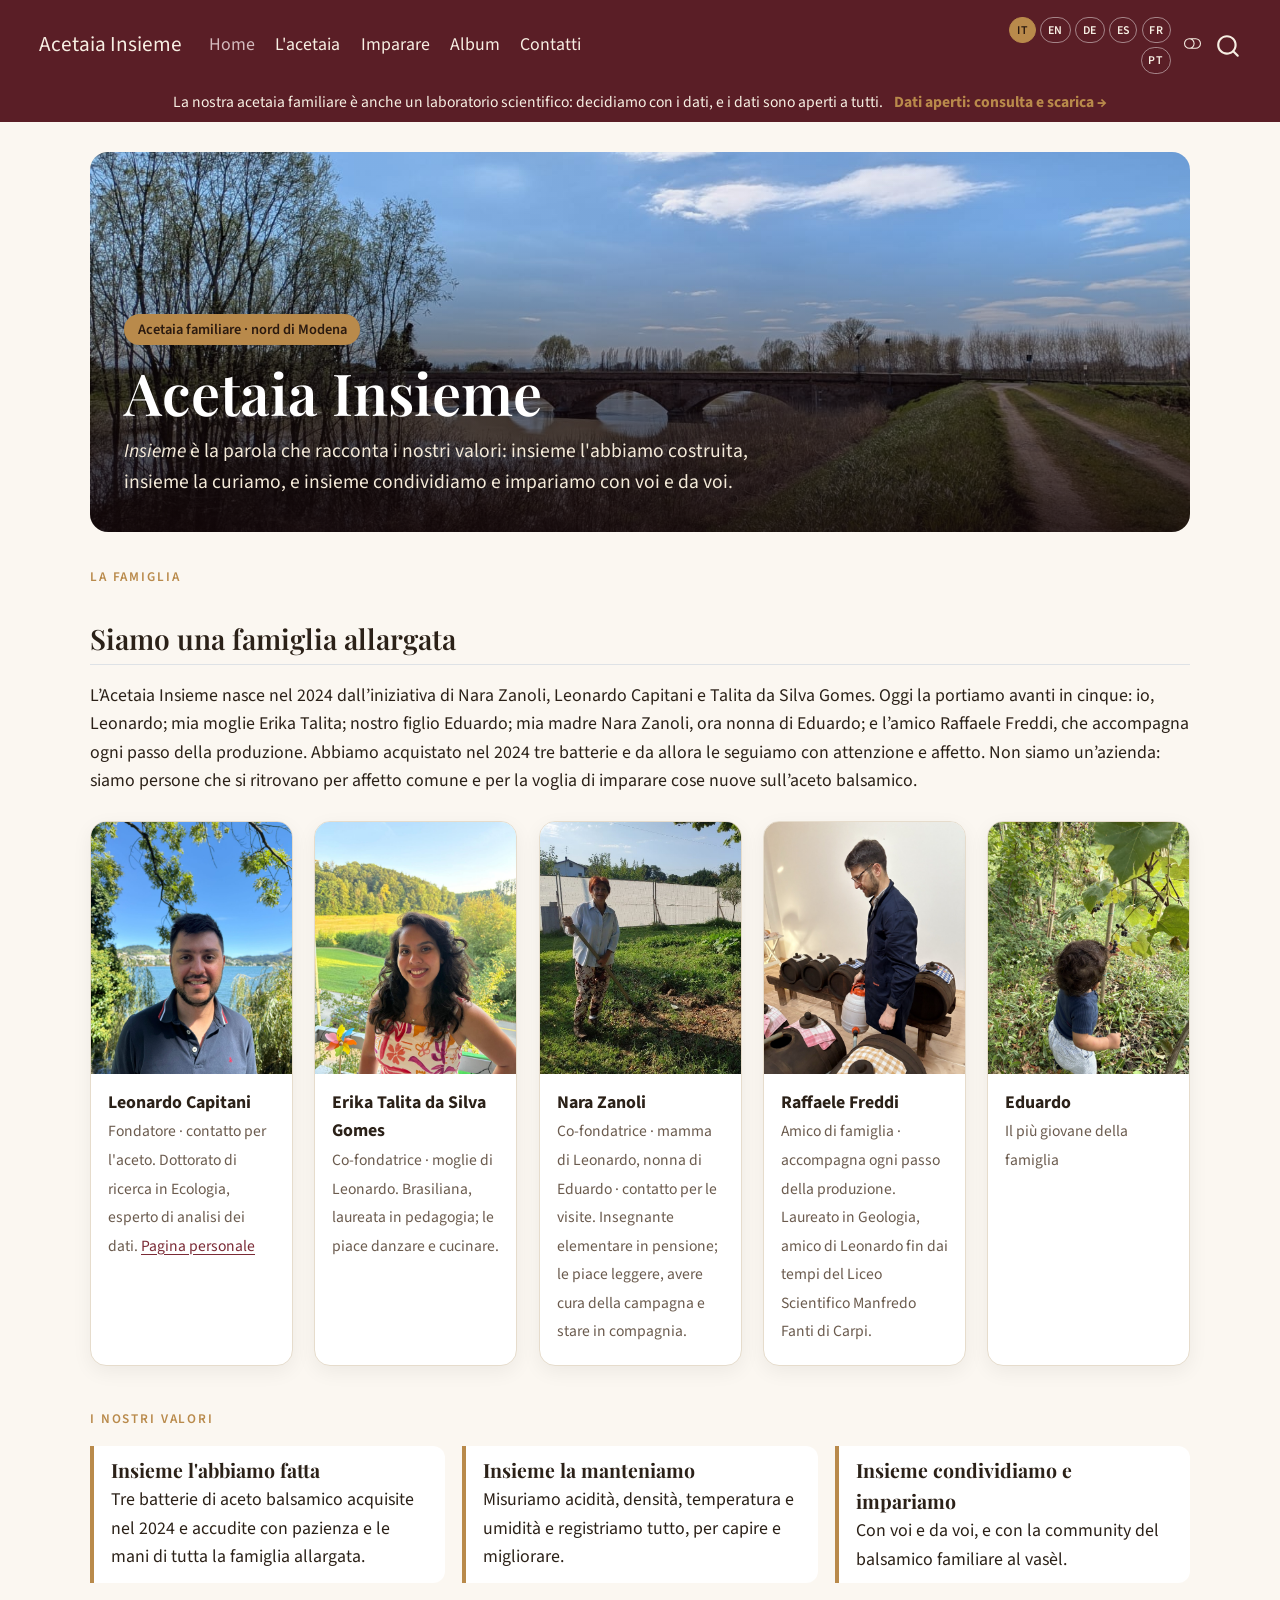
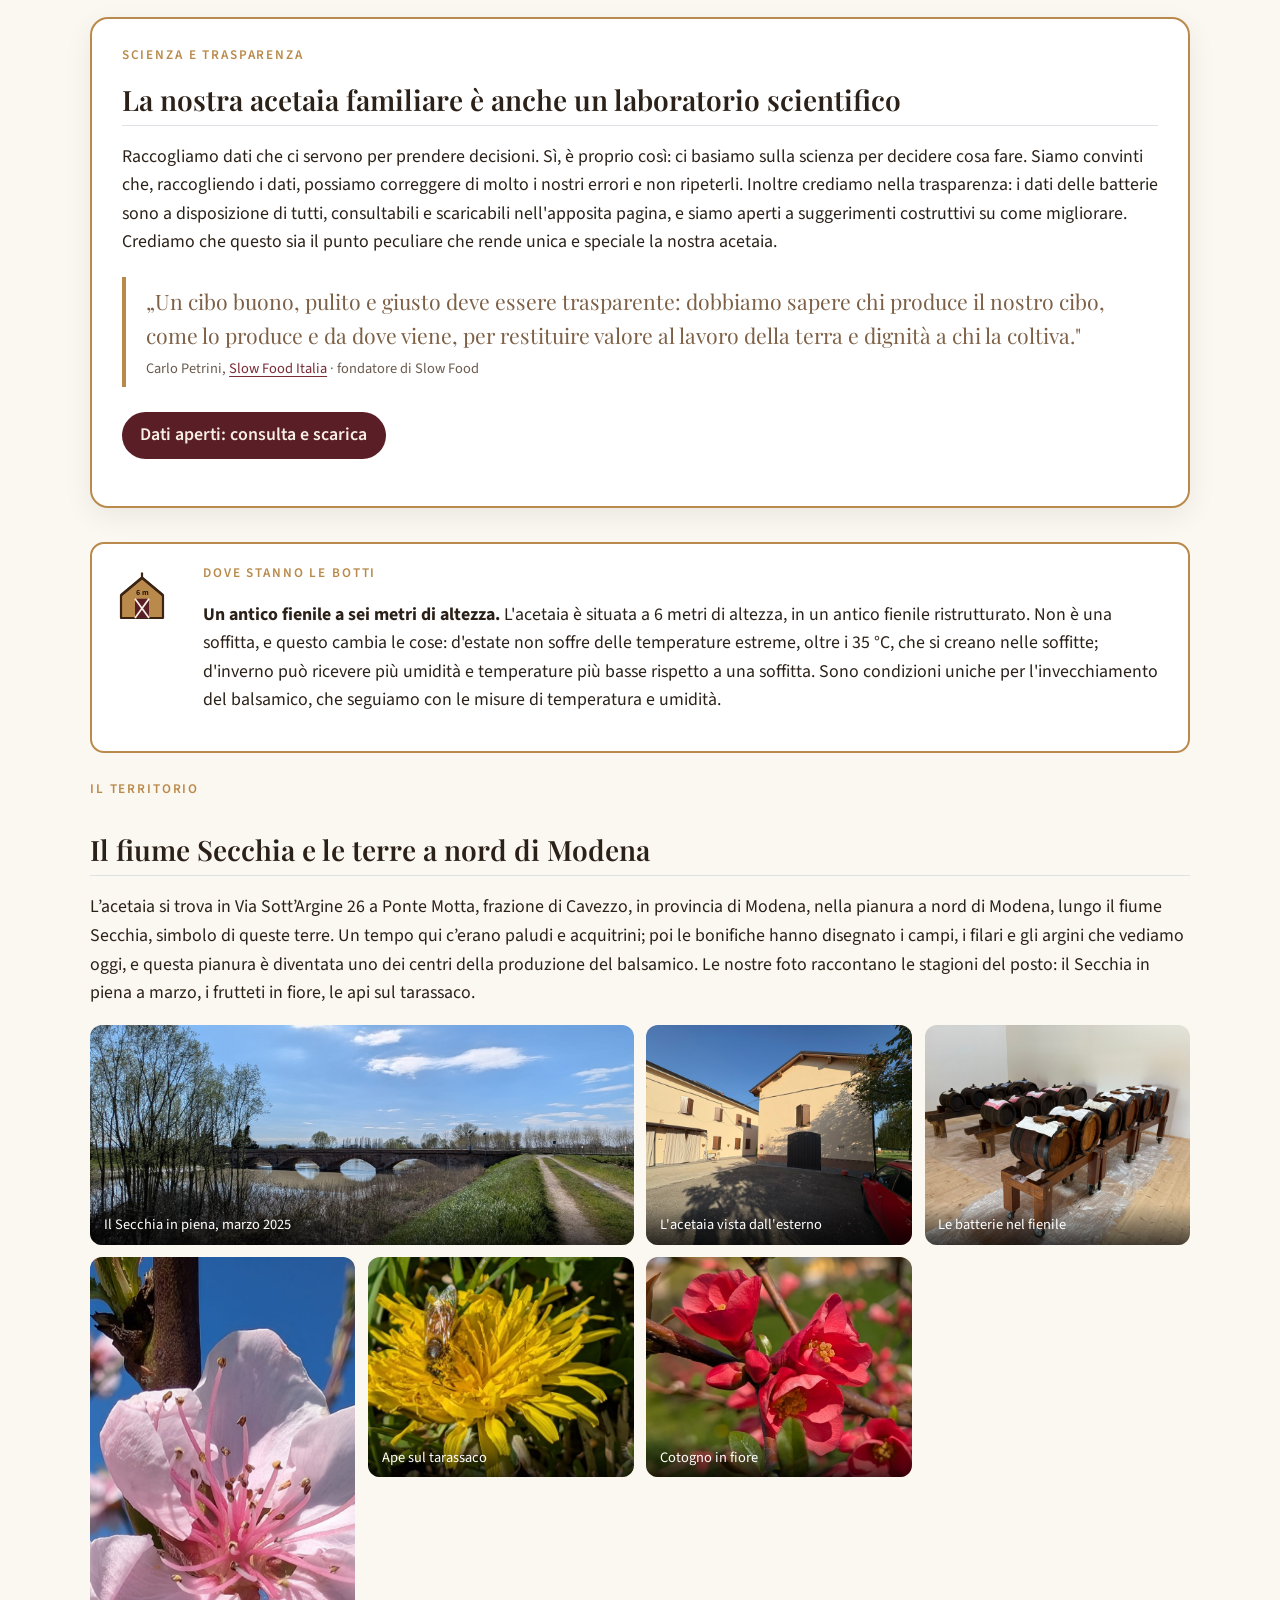
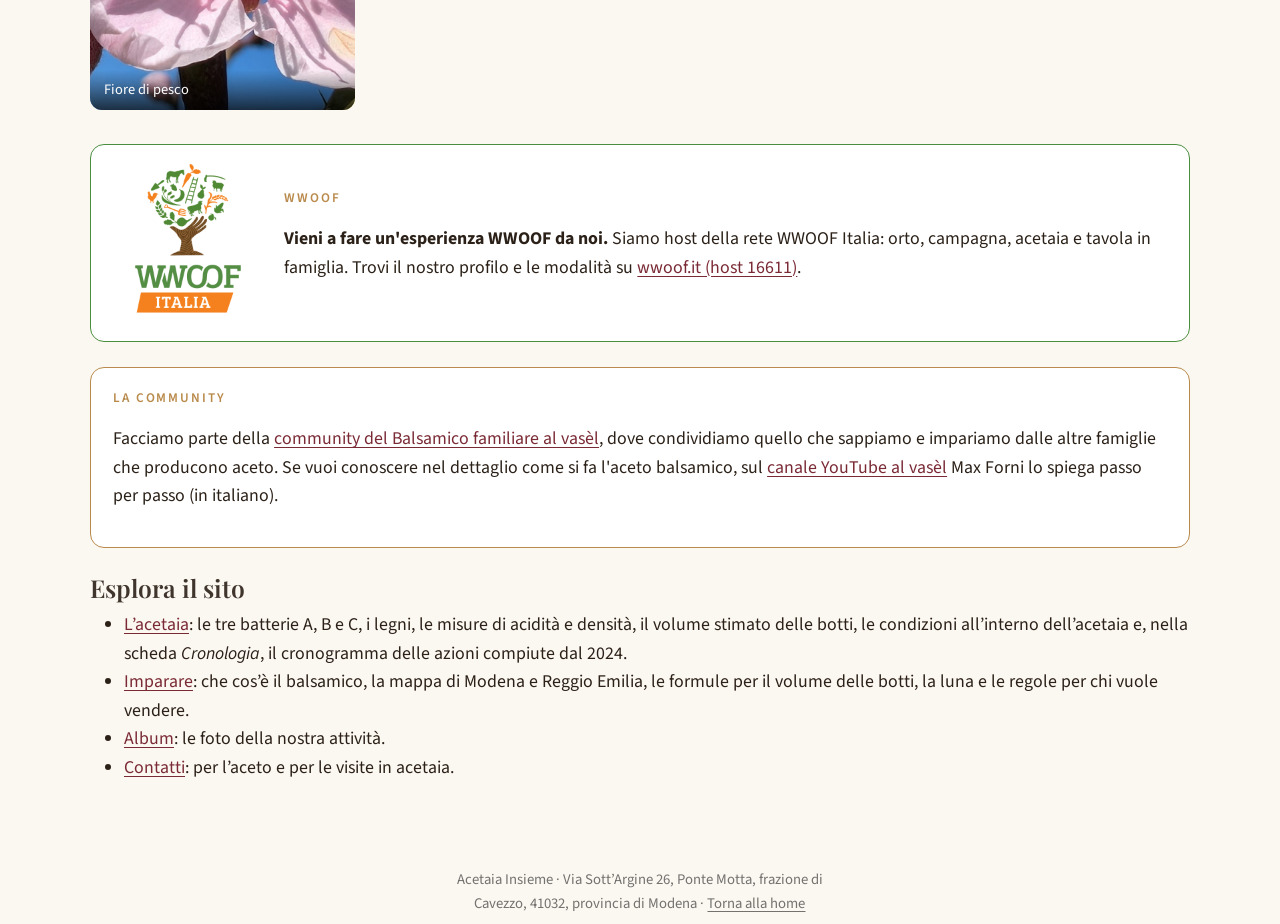
==== docs/index.html @ c673571f "Profili: Erika Talita brasiliana, Raffaele geologo e amico dal liceo Co-Authored-By: Claude Opus 5 <" ====
<!DOCTYPE html>
<html xmlns="http://www.w3.org/1999/xhtml" lang="it" xml:lang="it"><head>

<meta charset="utf-8">
<meta name="generator" content="quarto-1.9.37">

<meta name="viewport" content="width=device-width, initial-scale=1.0, user-scalable=yes">


<title>Acetaia Insieme</title>
<style>
/* Default styles provided by pandoc.
** See https://pandoc.org/MANUAL.html#variables-for-html for config info.
*/
code{white-space: pre-wrap;}
span.smallcaps{font-variant: small-caps;}
div.columns{display: flex; gap: min(4vw, 1.5em);}
div.column{flex: auto; overflow-x: auto;}
div.hanging-indent{margin-left: 1.5em; text-indent: -1.5em;}
ul.task-list{list-style: none;}
ul.task-list li input[type="checkbox"] {
  width: 0.8em;
  margin: 0 0.8em 0.2em -1em; /* quarto-specific, see https://github.com/quarto-dev/quarto-cli/issues/4556 */ 
  vertical-align: middle;
}
</style>


<script src="site_libs/quarto-nav/quarto-nav.js"></script>
<script src="site_libs/clipboard/clipboard.min.js"></script>
<script src="site_libs/quarto-search/autocomplete.umd.js"></script>
<script src="site_libs/quarto-search/fuse.min.js"></script>
<script src="site_libs/quarto-search/quarto-search.js"></script>
<meta name="quarto:offset" content="./">
<link href="./assets/favicon.svg" rel="icon" type="image/svg+xml">
<script src="site_libs/quarto-html/quarto.js" type="module"></script>
<script src="site_libs/quarto-html/tabsets/tabsets.js" type="module"></script>
<script src="site_libs/quarto-html/popper.min.js"></script>
<script src="site_libs/quarto-html/tippy.umd.min.js"></script>
<script src="site_libs/quarto-html/anchor.min.js"></script>
<link href="site_libs/quarto-html/tippy.css" rel="stylesheet">
<link href="site_libs/quarto-html/quarto-syntax-highlighting-7f8f88aac4f3542376d5c11b86a4c14d.css" rel="stylesheet" class="quarto-color-scheme" id="quarto-text-highlighting-styles">
<link href="site_libs/quarto-html/quarto-syntax-highlighting-dark-d0ae9245876894da5ac7e18953ecc5cc.css" rel="stylesheet" class="quarto-color-scheme quarto-color-alternate" id="quarto-text-highlighting-styles">
<link href="site_libs/quarto-html/quarto-syntax-highlighting-7f8f88aac4f3542376d5c11b86a4c14d.css" rel="stylesheet" class="quarto-color-scheme-extra" id="quarto-text-highlighting-styles">
<script src="site_libs/bootstrap/bootstrap.min.js"></script>
<link href="site_libs/bootstrap/bootstrap-icons.css" rel="stylesheet">
<link href="site_libs/bootstrap/bootstrap-b0b713398c16eebc783a83b84c679610.min.css" rel="stylesheet" append-hash="true" class="quarto-color-scheme" id="quarto-bootstrap" data-mode="light">
<link href="site_libs/bootstrap/bootstrap-dark-c8d57bfc582a5a40e3d63f58921909d7.min.css" rel="stylesheet" append-hash="true" class="quarto-color-scheme quarto-color-alternate" id="quarto-bootstrap" data-mode="dark">
<link href="site_libs/bootstrap/bootstrap-b0b713398c16eebc783a83b84c679610.min.css" rel="stylesheet" append-hash="true" class="quarto-color-scheme-extra" id="quarto-bootstrap" data-mode="light">
<script id="quarto-search-options" type="application/json">{
  "location": "navbar",
  "copy-button": false,
  "collapse-after": 3,
  "panel-placement": "end",
  "type": "overlay",
  "limit": 50,
  "keyboard-shortcut": [
    "f",
    "/",
    "s"
  ],
  "show-item-context": false,
  "language": {
    "search-no-results-text": "Nessun risultato",
    "search-matching-documents-text": "documenti trovati",
    "search-copy-link-title": "Copiare il link nella ricerca",
    "search-hide-matches-text": "Nascondere i risultati aggiuntivi",
    "search-more-match-text": "ci sono altri risultati in questo documento",
    "search-more-matches-text": "ulteriori risultati in questo documento",
    "search-clear-button-title": "Pulire",
    "search-text-placeholder": "",
    "search-detached-cancel-button-title": "Cancellare",
    "search-submit-button-title": "Inviare",
    "search-label": "Ricerca"
  }
}</script>
<link rel="preconnect" href="https://fonts.googleapis.com">
<link href="https://fonts.googleapis.com/css2?family=Playfair+Display:wght@500;700&amp;family=Source+Sans+3:wght@400;600&amp;display=swap" rel="stylesheet">
<script>
(function(){
  var saved=null; try{saved=localStorage.getItem('ai-lang');}catch(e){}
  document.documentElement.setAttribute('data-lang', saved||'it');
})();
</script>
<script src="assets/i18n.js" defer=""></script>


<link rel="stylesheet" href="styles.css">
</head>

<body class="nav-fixed quarto-light"><script id="quarto-html-before-body" type="application/javascript">
    const toggleBodyColorMode = (bsSheetEl) => {
      const mode = bsSheetEl.getAttribute("data-mode");
      const bodyEl = window.document.querySelector("body");
      if (mode === "dark") {
        bodyEl.classList.add("quarto-dark");
        bodyEl.classList.remove("quarto-light");
      } else {
        bodyEl.classList.add("quarto-light");
        bodyEl.classList.remove("quarto-dark");
      }
    }
    const toggleBodyColorPrimary = () => {
      const bsSheetEl = window.document.querySelector("link#quarto-bootstrap:not([rel=disabled-stylesheet])");
      if (bsSheetEl) {
        toggleBodyColorMode(bsSheetEl);
      }
    }
    const setColorSchemeToggle = (alternate) => {
      const toggles = window.document.querySelectorAll('.quarto-color-scheme-toggle');
      for (let i=0; i < toggles.length; i++) {
        const toggle = toggles[i];
        if (toggle) {
          if (alternate) {
            toggle.classList.add("alternate");
          } else {
            toggle.classList.remove("alternate");
          }
        }
      }
    };
    const toggleColorMode = (alternate) => {
      // Switch the stylesheets
      const primaryStylesheets = window.document.querySelectorAll('link.quarto-color-scheme:not(.quarto-color-alternate)');
      const alternateStylesheets = window.document.querySelectorAll('link.quarto-color-scheme.quarto-color-alternate');
      manageTransitions('#quarto-margin-sidebar .nav-link', false);
      if (alternate) {
        // note: dark is layered on light, we don't disable primary!
        enableStylesheet(alternateStylesheets);
        for (const sheetNode of alternateStylesheets) {
          if (sheetNode.id === "quarto-bootstrap") {
            toggleBodyColorMode(sheetNode);
          }
        }
      } else {
        disableStylesheet(alternateStylesheets);
        enableStylesheet(primaryStylesheets)
        toggleBodyColorPrimary();
      }
      manageTransitions('#quarto-margin-sidebar .nav-link', true);
      // Switch the toggles
      setColorSchemeToggle(alternate)
      // Hack to workaround the fact that safari doesn't
      // properly recolor the scrollbar when toggling (#1455)
      if (navigator.userAgent.indexOf('Safari') > 0 && navigator.userAgent.indexOf('Chrome') == -1) {
        manageTransitions("body", false);
        window.scrollTo(0, 1);
        setTimeout(() => {
          window.scrollTo(0, 0);
          manageTransitions("body", true);
        }, 40);
      }
    }
    const disableStylesheet = (stylesheets) => {
      for (let i=0; i < stylesheets.length; i++) {
        const stylesheet = stylesheets[i];
        stylesheet.rel = 'disabled-stylesheet';
      }
    }
    const enableStylesheet = (stylesheets) => {
      for (let i=0; i < stylesheets.length; i++) {
        const stylesheet = stylesheets[i];
        if(stylesheet.rel !== 'stylesheet') { // for Chrome, which will still FOUC without this check
          stylesheet.rel = 'stylesheet';
        }
      }
    }
    const manageTransitions = (selector, allowTransitions) => {
      const els = window.document.querySelectorAll(selector);
      for (let i=0; i < els.length; i++) {
        const el = els[i];
        if (allowTransitions) {
          el.classList.remove('notransition');
        } else {
          el.classList.add('notransition');
        }
      }
    }
    const isFileUrl = () => {
      return window.location.protocol === 'file:';
    }
    const hasAlternateSentinel = () => {
      let styleSentinel = getColorSchemeSentinel();
      if (styleSentinel !== null) {
        return styleSentinel === "alternate";
      } else {
        return false;
      }
    }
    const setStyleSentinel = (alternate) => {
      const value = alternate ? "alternate" : "default";
      if (!isFileUrl()) {
        window.localStorage.setItem("quarto-color-scheme", value);
      } else {
        localAlternateSentinel = value;
      }
    }
    const getColorSchemeSentinel = () => {
      if (!isFileUrl()) {
        const storageValue = window.localStorage.getItem("quarto-color-scheme");
        return storageValue != null ? storageValue : localAlternateSentinel;
      } else {
        return localAlternateSentinel;
      }
    }
    const toggleGiscusIfUsed = (isAlternate, darkModeDefault) => {
      const baseTheme = document.querySelector('#giscus-base-theme')?.value ?? 'light';
      const alternateTheme = document.querySelector('#giscus-alt-theme')?.value ?? 'dark';
      let newTheme = '';
      if(authorPrefersDark) {
        newTheme = isAlternate ? baseTheme : alternateTheme;
      } else {
        newTheme = isAlternate ? alternateTheme : baseTheme;
      }
      const changeGiscusTheme = () => {
        // From: https://github.com/giscus/giscus/issues/336
        const sendMessage = (message) => {
          const iframe = document.querySelector('iframe.giscus-frame');
          if (!iframe) return;
          iframe.contentWindow.postMessage({ giscus: message }, 'https://giscus.app');
        }
        sendMessage({
          setConfig: {
            theme: newTheme
          }
        });
      }
      const isGiscussLoaded = window.document.querySelector('iframe.giscus-frame') !== null;
      if (isGiscussLoaded) {
        changeGiscusTheme();
      }
    };
    const authorPrefersDark = false;
    const darkModeDefault = authorPrefersDark;
      document.querySelector('link#quarto-text-highlighting-styles.quarto-color-scheme-extra').rel = 'disabled-stylesheet';
      document.querySelector('link#quarto-bootstrap.quarto-color-scheme-extra').rel = 'disabled-stylesheet';
    let localAlternateSentinel = darkModeDefault ? 'alternate' : 'default';
    // Dark / light mode switch
    window.quartoToggleColorScheme = () => {
      // Read the current dark / light value
      let toAlternate = !hasAlternateSentinel();
      toggleColorMode(toAlternate);
      setStyleSentinel(toAlternate);
      toggleGiscusIfUsed(toAlternate, darkModeDefault);
      window.dispatchEvent(new Event('resize'));
    };
    // Switch to dark mode if need be
    if (hasAlternateSentinel()) {
      toggleColorMode(true);
    } else {
      toggleColorMode(false);
    }
  </script>

<div id="quarto-search-results"></div>
  <header id="quarto-header" class="headroom fixed-top">
    <nav class="navbar navbar-expand-lg " data-bs-theme="dark">
      <div class="navbar-container container-fluid">
      <div class="navbar-brand-container mx-auto">
    <a href="./index.html" class="navbar-brand navbar-brand-logo">
    <img src="./assets/favicon.svg" alt="" class="navbar-logo light-content">
    <img src="./assets/favicon.svg" alt="" class="navbar-logo dark-content">
    </a>
    <a class="navbar-brand" href="./index.html">
    <span class="navbar-title">Acetaia Insieme</span>
    </a>
  </div>
            <div id="quarto-search" class="" title="Ricerca"></div>
          <button class="navbar-toggler" type="button" data-bs-toggle="collapse" data-bs-target="#navbarCollapse" aria-controls="navbarCollapse" role="menu" aria-expanded="false" aria-label="Attiva/disattiva la navigazione" onclick="if (window.quartoToggleHeadroom) { window.quartoToggleHeadroom(); }">
  <span class="navbar-toggler-icon"></span>
</button>
          <div class="collapse navbar-collapse" id="navbarCollapse">
            <ul class="navbar-nav navbar-nav-scroll me-auto">
  <li class="nav-item">
    <a class="nav-link active" href="./index.html" aria-current="page"> 
<span class="menu-text">Home</span></a>
  </li>  
  <li class="nav-item">
    <a class="nav-link" href="./acetaia.html"> 
<span class="menu-text">L’acetaia</span></a>
  </li>  
  <li class="nav-item">
    <a class="nav-link" href="./imparare.html"> 
<span class="menu-text">Imparare</span></a>
  </li>  
  <li class="nav-item">
    <a class="nav-link" href="./album.html"> 
<span class="menu-text">Album</span></a>
  </li>  
  <li class="nav-item">
    <a class="nav-link" href="./contatti.html"> 
<span class="menu-text">Contatti</span></a>
  </li>  
</ul>
          </div> <!-- /navcollapse -->
            <div class="quarto-navbar-tools">
  <a href="" class="quarto-color-scheme-toggle quarto-navigation-tool  px-1" onclick="window.quartoToggleColorScheme(); return false;" title="Attiva/disattiva la modalità oscura"><i class="bi"></i></a>
</div>
      </div> <!-- /container-fluid -->
    </nav>
</header>
<!-- content -->
<div id="quarto-content" class="quarto-container page-columns page-rows-contents page-layout-full page-navbar">
<!-- sidebar -->
<!-- margin-sidebar -->
    
<!-- main -->
<main class="content column-page" id="quarto-document-content"><header id="title-block-header" class="quarto-title-block"></header>





<section class="hero">
  <div class="inner">
    <span class="badge-family">
      <span class="l" lang="it">Acetaia familiare · nord di Modena</span>
      <span class="l" lang="en">Family acetaia · north of Modena</span>
      <span class="l" lang="de">Familien-Acetaia · nördlich von Modena</span><span class="l" lang="es">Acetaia familiar · norte de Módena</span><span class="l" lang="fr">Acetaia familiale · au nord de Modène</span><span class="l" lang="pt">Acetaia familiar · norte de Módena</span>
    </span>
    <h1>Acetaia Insieme</h1>
    <p>
      <span class="l" lang="it"><em>Insieme</em> è la parola che racconta i nostri valori: insieme l'abbiamo costruita, insieme la curiamo, e insieme condividiamo e impariamo con voi e da voi.</span>
      <span class="l" lang="en"><em>Insieme</em> means "together", and it is the word that carries our values: together we built it, together we look after it, and together we share and learn with you and from you.</span>
      <span class="l" lang="de"><em>Insieme</em> heißt „gemeinsam" und beschreibt unsere Werte: gemeinsam haben wir sie aufgebaut, gemeinsam pflegen wir sie, und gemeinsam teilen und lernen wir mit euch und von euch.</span><span class="l" lang="es"><em>Insieme</em> («juntos») es la palabra que resume nuestros valores: juntos la hemos construido, juntos la cuidamos, y juntos compartimos y aprendemos con vosotros y de vosotros.</span><span class="l" lang="fr"><em>Insieme</em> (« ensemble ») est le mot qui raconte nos valeurs : ensemble nous l'avons construite, ensemble nous en prenons soin, et ensemble nous partageons et apprenons avec vous et de vous.</span><span class="l" lang="pt"><em>Insieme</em> ("juntos") é a palavra que conta os nossos valores: juntos a construímos, juntos cuidamos dela, e juntos compartilhamos e aprendemos com vocês e de vocês.</span>
    </p>
  </div>
</section>
<div class="l" lang="it">
<p class="eyebrow">
La famiglia
</p>
<section id="siamo-una-famiglia-allargata" class="level2">
<h2 class="anchored" data-anchor-id="siamo-una-famiglia-allargata">Siamo una famiglia allargata</h2>
<p>L’Acetaia Insieme nasce nel 2024 dall’iniziativa di Nara Zanoli, Leonardo Capitani e Talita da Silva Gomes. Oggi la portiamo avanti in cinque: io, Leonardo; mia moglie Erika Talita; nostro figlio Eduardo; mia madre Nara Zanoli, ora nonna di Eduardo; e l’amico Raffaele Freddi, che accompagna ogni passo della produzione. Abbiamo acquistato nel 2024 tre batterie e da allora le seguiamo con attenzione e affetto. Non siamo un’azienda: siamo persone che si ritrovano per affetto comune e per la voglia di imparare cose nuove sull’aceto balsamico.</p>
</section>
</div>
<div class="l" lang="en">
<p class="eyebrow">
The family
</p>
<section id="we-are-an-extended-family" class="level2">
<h2 class="anchored" data-anchor-id="we-are-an-extended-family">We are an extended family</h2>
<p>Acetaia Insieme was founded in 2024 on the initiative of Nara Zanoli, Leonardo Capitani and Talita da Silva Gomes. Today there are five of us: me, Leonardo; my wife Erika Talita; our son Eduardo; my mother Nara Zanoli, now Eduardo’s grandmother; and our friend Raffaele Freddi, who accompanies every step of the production. In 2024 we bought three batteries and since then we have followed them with care and affection. We are not a company: we are people brought together by shared affection and by the wish to learn new things about balsamic vinegar.</p>
</section>
</div>
<div class="l" lang="de">
<p class="eyebrow">
Die Familie
</p>
<section id="wir-sind-eine-erweiterte-familie" class="level2">
<h2 class="anchored" data-anchor-id="wir-sind-eine-erweiterte-familie">Wir sind eine erweiterte Familie</h2>
<p>Die Acetaia Insieme entstand 2024 auf Initiative von Nara Zanoli, Leonardo Capitani und Talita da Silva Gomes. Heute sind wir zu fünft: ich, Leonardo; meine Frau Erika Talita; unser Sohn Eduardo; meine Mutter Nara Zanoli, jetzt Eduardos Nonna; und unser Freund Raffaele Freddi, der jeden Schritt der Produktion begleitet. 2024 haben wir drei Batterien gekauft und seitdem begleiten wir sie mit Aufmerksamkeit und Zuneigung. Wir sind kein Unternehmen: wir sind Menschen, die gemeinsame Zuneigung und die Lust verbindet, Neues über Balsamessig zu lernen.</p>
</section>
</div>
<div class="l" lang="es">
<p class="eyebrow">
La familia
</p>
<section id="somos-una-familia-extensa" class="level2">
<h2 class="anchored" data-anchor-id="somos-una-familia-extensa">Somos una familia extensa</h2>
<p>La Acetaia Insieme nace en 2024 por iniciativa de Nara Zanoli, Leonardo Capitani y Talita da Silva Gomes. Hoy la llevamos adelante entre cinco: yo, Leonardo; mi esposa Erika Talita; nuestro hijo Eduardo; mi madre Nara Zanoli, ahora abuela de Eduardo; y el amigo Raffaele Freddi, que acompaña cada paso de la producción. En 2024 compramos tres baterías y desde entonces las seguimos con atención y cariño. No somos una empresa: somos personas que se reúnen por afecto común y por las ganas de aprender cosas nuevas sobre el vinagre balsámico.</p>
</section>
</div>
<div class="l" lang="fr">
<p class="eyebrow">
La famille
</p>
<section id="nous-sommes-une-famille-élargie" class="level2">
<h2 class="anchored" data-anchor-id="nous-sommes-une-famille-élargie">Nous sommes une famille élargie</h2>
<p>L’Acetaia Insieme est née en 2024 à l’initiative de Nara Zanoli, Leonardo Capitani et Talita da Silva Gomes. Aujourd’hui, nous la faisons vivre à cinq : moi, Leonardo ; ma femme Erika Talita ; notre fils Eduardo ; ma mère Nara Zanoli, désormais grand-mère d’Eduardo ; et notre ami Raffaele Freddi, qui accompagne chaque étape de la production. Nous avons acheté trois batteries en 2024 et, depuis, nous les suivons avec attention et affection. Nous ne sommes pas une entreprise : nous sommes des personnes qui se retrouvent par affection mutuelle et par envie d’apprendre de nouvelles choses sur le vinaigre balsamique.</p>
</section>
</div>
<div class="l" lang="pt">
<p class="eyebrow">
A família
</p>
<section id="somos-uma-família-ampliada" class="level2">
<h2 class="anchored" data-anchor-id="somos-uma-família-ampliada">Somos uma família ampliada</h2>
<p>A Acetaia Insieme nasce em 2024 por iniciativa de Nara Zanoli, Leonardo Capitani e Talita da Silva Gomes. Hoje nós a levamos adiante em cinco: eu, Leonardo; minha esposa Erika Talita; nosso filho Eduardo; minha mãe Nara Zanoli, agora avó de Eduardo; e o amigo Raffaele Freddi, que acompanha cada passo da produção. Compramos três baterias em 2024 e desde então cuidamos delas com atenção e carinho. Não somos uma empresa: somos pessoas que se reúnem por afeto comum e pela vontade de aprender coisas novas sobre o vinagre balsâmico.</p>
</section>
</div>
<div class="family">
  <div class="person"><img src="foto/leonardo_capitani.jpg" alt="Leonardo Capitani">
    <div class="meta"><strong>Leonardo Capitani</strong>
      <small><span class="l" lang="it">Fondatore · contatto per l'aceto. Dottorato di ricerca in Ecologia, esperto di analisi dei dati. <a href="https://leomarameo7.github.io">Pagina personale</a></span><span class="l" lang="en">Founder · contact for the vinegar. PhD in Ecology, expert in data analysis. <a href="https://leomarameo7.github.io">Personal page</a></span><span class="l" lang="de">Gründer · Kontakt für den Essig. Promotion in Ökologie, Experte für Datenanalyse. <a href="https://leomarameo7.github.io">Persönliche Seite</a></span><span class="l" lang="es">Fundador · contacto para el vinagre. Doctor en Ecología, experto en análisis de datos. <a href="https://leomarameo7.github.io">Página personal</a></span><span class="l" lang="fr">Fondateur · contact pour le vinaigre. Docteur en écologie, spécialiste de l'analyse de données. <a href="https://leomarameo7.github.io">Page personnelle</a></span><span class="l" lang="pt">Fundador · contato para o vinagre. Doutorado em Ecologia, especialista em análise de dados. <a href="https://leomarameo7.github.io">Página pessoal</a></span></small></div></div>
  <div class="person"><img src="foto/erika_talita.jpg" alt="Erika Talita da Silva Gomes">
    <div class="meta"><strong>Erika Talita da Silva Gomes</strong>
      <small><span class="l" lang="it">Co-fondatrice · moglie di Leonardo. Brasiliana, laureata in pedagogia; le piace danzare e cucinare.</span><span class="l" lang="en">Co-founder · Leonardo's wife. Brazilian, with a degree in pedagogy; she loves dancing and cooking.</span><span class="l" lang="de">Mitgründerin · Leonardos Frau. Brasilianerin, Abschluss in Pädagogik; sie tanzt und kocht gern.</span><span class="l" lang="es">Cofundadora · esposa de Leonardo. Brasileña, licenciada en pedagogía; le gusta bailar y cocinar.</span><span class="l" lang="fr">Co-fondatrice · épouse de Leonardo. Brésilienne, diplômée en pédagogie ; elle aime danser et cuisiner.</span><span class="l" lang="pt">Cofundadora · esposa de Leonardo. Brasileira, formada em pedagogia; gosta de dançar e cozinhar.</span></small></div></div>
  <div class="person"><img src="foto/nara_zanoli.jpg" alt="Nara Zanoli">
    <div class="meta"><strong>Nara Zanoli</strong>
      <small><span class="l" lang="it">Co-fondatrice · mamma di Leonardo, nonna di Eduardo · contatto per le visite. Insegnante elementare in pensione; le piace leggere, avere cura della campagna e stare in compagnia.</span><span class="l" lang="en">Co-founder · Leonardo's mother, Eduardo's grandmother · contact for visits. Retired primary-school teacher; she loves reading, caring for the countryside and good company.</span><span class="l" lang="de">Mitgründerin · Leonardos Mutter, Eduardos Nonna · Kontakt für Besuche. Grundschullehrerin im Ruhestand; sie liest gern, pflegt das Land und ist gern in Gesellschaft.</span><span class="l" lang="es">Cofundadora · madre de Leonardo, abuela de Eduardo · contacto para las visitas. Maestra de primaria jubilada; le gusta leer, cuidar del campo y estar en compañía.</span><span class="l" lang="fr">Co-fondatrice · maman de Leonardo, grand-mère d'Eduardo · contact pour les visites. Institutrice à la retraite ; elle aime lire, prendre soin de la campagne et être en bonne compagnie.</span><span class="l" lang="pt">Cofundadora · mãe de Leonardo, avó de Eduardo · contato para as visitas. Professora primária aposentada; gosta de ler, de cuidar do campo e de estar em boa companhia.</span></small></div></div>
  <div class="person"><img src="foto/raffaele_travasi.jpg" alt="Raffaele Freddi durante i travasi">
    <div class="meta"><strong>Raffaele Freddi</strong>
      <small><span class="l" lang="it">Amico di famiglia · accompagna ogni passo della produzione. Laureato in Geologia, amico di Leonardo fin dai tempi del Liceo Scientifico Manfredo Fanti di Carpi.</span><span class="l" lang="en">Family friend · accompanies every step of the production. He has a degree in Geology and has been Leonardo's friend since their days at the Liceo Scientifico Manfredo Fanti in Carpi.</span><span class="l" lang="de">Freund der Familie · begleitet jeden Schritt der Produktion. Er hat einen Abschluss in Geologie und ist seit der gemeinsamen Zeit am Liceo Scientifico Manfredo Fanti in Carpi mit Leonardo befreundet.</span><span class="l" lang="es">Amigo de la familia · acompaña cada paso de la producción. Licenciado en Geología, amigo de Leonardo desde los tiempos del Liceo Scientifico Manfredo Fanti de Carpi.</span><span class="l" lang="fr">Ami de la famille · il accompagne chaque étape de la production. Diplômé en géologie, ami de Leonardo depuis le Liceo Scientifico Manfredo Fanti de Carpi.</span><span class="l" lang="pt">Amigo da família · acompanha cada passo da produção. Formado em Geologia, amigo de Leonardo desde os tempos do Liceo Scientifico Manfredo Fanti de Carpi.</span></small></div></div>
  <div class="person"><img src="foto/eduardo_uva.jpg" alt="Eduardo tra le viti" style="object-position:center 35%">
    <div class="meta"><strong>Eduardo</strong>
      <small><span class="l" lang="it">Il più giovane della famiglia</span><span class="l" lang="en">The youngest of the family</span><span class="l" lang="de">Der Jüngste der Familie</span><span class="l" lang="es">El más joven de la familia</span><span class="l" lang="fr">Le plus jeune de la famille</span><span class="l" lang="pt">O mais jovem da família</span></small></div></div>
</div>
<p class="eyebrow"><span class="l" lang="it">I nostri valori</span><span class="l" lang="en">Our values</span><span class="l" lang="de">Unsere Werte</span><span class="l" lang="es">Nuestros valores</span><span class="l" lang="fr">Nos valeurs</span><span class="l" lang="pt">Os nossos valores</span></p>
<div class="values">
  <div class="value"><strong><span class="l" lang="it">Insieme l'abbiamo fatta</span><span class="l" lang="en">Together we made it</span><span class="l" lang="de">Gemeinsam gebaut</span><span class="l" lang="es">Juntos la hemos hecho</span><span class="l" lang="fr">Ensemble, nous l'avons créée</span><span class="l" lang="pt">Juntos a construímos</span></strong>
    <span class="l" lang="it">Tre batterie di aceto balsamico acquisite nel 2024 e accudite con pazienza e le mani di tutta la famiglia allargata.</span>
    <span class="l" lang="en">Three batteries of balsamic vinegar acquired in 2024 and cared for with patience and the hands of the whole extended family.</span>
    <span class="l" lang="de">Drei Batterien Balsamessig, 2024 erworben und mit Geduld und den Händen der ganzen erweiterten Familie gepflegt.</span><span class="l" lang="es">Tres baterías de vinagre balsámico adquiridas en 2024 y cuidadas con paciencia y las manos de toda la familia extensa.</span><span class="l" lang="fr">Trois batteries de vinaigre balsamique acquises en 2024 et soignées avec patience et les mains de toute la famille élargie.</span><span class="l" lang="pt">Três baterias de vinagre balsâmico adquiridas em 2024 e cuidadas com paciência e as mãos de toda a família estendida.</span></div>
  <div class="value"><strong><span class="l" lang="it">Insieme la manteniamo</span><span class="l" lang="en">Together we maintain it</span><span class="l" lang="de">Gemeinsam gepflegt</span><span class="l" lang="es">Juntos la mantenemos</span><span class="l" lang="fr">Ensemble, nous l'entretenons</span><span class="l" lang="pt">Juntos cuidamos dela</span></strong>
    <span class="l" lang="it">Misuriamo acidità, densità, temperatura e umidità e registriamo tutto, per capire e migliorare.</span>
    <span class="l" lang="en">We measure acidity, density, temperature and humidity and record everything, to understand and improve.</span>
    <span class="l" lang="de">Wir messen Säure, Dichte, Temperatur und Luftfeuchte und protokollieren alles, um zu verstehen und besser zu werden.</span><span class="l" lang="es">Medimos acidez, densidad, temperatura y humedad, y lo registramos todo, para entender y mejorar.</span><span class="l" lang="fr">Nous mesurons l'acidité, la densité, la température et l'humidité, et nous notons tout, pour comprendre et progresser.</span><span class="l" lang="pt">Medimos acidez, densidade, temperatura e umidade e registramos tudo, para entender e melhorar.</span></div>
  <div class="value"><strong><span class="l" lang="it">Insieme condividiamo e impariamo</span><span class="l" lang="en">Together we share and learn</span><span class="l" lang="de">Gemeinsam teilen und lernen</span><span class="l" lang="es">Juntos compartimos y aprendemos</span><span class="l" lang="fr">Ensemble, nous partageons et apprenons</span><span class="l" lang="pt">Juntos compartilhamos e aprendemos</span></strong>
    <span class="l" lang="it">Con voi e da voi, e con la community del balsamico familiare al vasèl.</span>
    <span class="l" lang="en">With you and from you, and with the al vasèl community of family balsamic makers.</span>
    <span class="l" lang="de">Mit euch und von euch, und mit der al vasèl-Community der Familien-Balsamico-Hersteller.</span><span class="l" lang="es">Con vosotros y de vosotros, y con la comunidad del balsámico familiar al vasèl.</span><span class="l" lang="fr">Avec vous et de vous, et avec la communauté du balsamique familial al vasèl.</span><span class="l" lang="pt">Com vocês e de vocês, e com a comunidade do balsâmico familiar al vasèl.</span></div>
</div>
<section class="science">
  <p class="eyebrow"><span class="l" lang="it">Scienza e trasparenza</span><span class="l" lang="en">Science and transparency</span><span class="l" lang="de">Wissenschaft und Transparenz</span><span class="l" lang="es">Ciencia y transparencia</span><span class="l" lang="fr">Science et transparence</span><span class="l" lang="pt">Ciência e transparência</span></p>
  <h2 class="anchored"><span class="l" lang="it">La nostra acetaia familiare è anche un laboratorio scientifico</span><span class="l" lang="en">Our family acetaia is also a scientific laboratory</span><span class="l" lang="de">Unsere Familien-Acetaia ist auch ein wissenschaftliches Labor</span><span class="l" lang="es">Nuestra acetaia familiar es también un laboratorio científico</span><span class="l" lang="fr">Notre acetaia familiale est aussi un laboratoire scientifique</span><span class="l" lang="pt">A nossa acetaia familiar também é um laboratório científico</span></h2>
  <p class="l" lang="it">Raccogliamo dati che ci servono per prendere decisioni. Sì, è proprio così: ci basiamo sulla scienza per decidere cosa fare. Siamo convinti che, raccogliendo i dati, possiamo correggere di molto i nostri errori e non ripeterli. Inoltre crediamo nella trasparenza: i dati delle batterie sono a disposizione di tutti, consultabili e scaricabili nell'apposita pagina, e siamo aperti a suggerimenti costruttivi su come migliorare. Crediamo che questo sia il punto peculiare che rende unica e speciale la nostra acetaia.</p>
  <p class="l" lang="en">We collect the data we need to make decisions. Yes, exactly that: we rely on science to decide what to do. We are convinced that by collecting data we can correct our mistakes a great deal and avoid repeating them. We also believe in transparency: the batteries' data are available to everyone, to consult and download on the dedicated page, and we welcome constructive suggestions on how to improve. We believe this is the peculiar trait that makes our acetaia unique and special.</p>
  <p class="l" lang="de">Wir sammeln die Daten, die wir brauchen, um Entscheidungen zu treffen. Ja, genau so: wir stützen uns auf die Wissenschaft, um zu entscheiden, was zu tun ist. Wir sind überzeugt, dass wir durch das Sammeln von Daten unsere Fehler deutlich korrigieren und nicht wiederholen können. Außerdem glauben wir an Transparenz: die Daten der Batterien stehen allen zur Verfügung, einsehbar und herunterladbar auf der eigenen Seite, und wir sind offen für konstruktive Vorschläge, wie wir besser werden können. Wir glauben, dass dies die Besonderheit ist, die unsere Acetaia einzigartig macht.</p><p class="l" lang="es">Recogemos los datos que necesitamos para tomar decisiones. Sí, es exactamente así: nos basamos en la ciencia para decidir qué hacer. Estamos convencidos de que, recogiendo datos, podemos corregir en gran medida nuestros errores y no repetirlos. Además creemos en la transparencia: los datos de las baterías están a disposición de todos, se pueden consultar y descargar en la página correspondiente, y estamos abiertos a sugerencias constructivas sobre cómo mejorar. Creemos que este es el rasgo peculiar que hace única y especial a nuestra acetaia.</p><p class="l" lang="fr">Nous recueillons les données dont nous avons besoin pour prendre nos décisions. Oui, c'est bien cela : nous nous appuyons sur la science pour décider quoi faire. Nous sommes convaincus qu'en recueillant des données, nous pouvons corriger en grande partie nos erreurs et ne pas les répéter. Nous croyons aussi à la transparence : les données des batteries sont à la disposition de tous, consultables et téléchargeables sur la page dédiée, et nous sommes ouverts aux suggestions constructives pour nous améliorer. Nous pensons que c'est là le trait particulier qui rend notre acetaia unique et spéciale.</p><p class="l" lang="pt">Coletamos os dados de que precisamos para tomar decisões. Sim, é isso mesmo: nos baseamos na ciência para decidir o que fazer. Estamos convencidos de que, coletando dados, podemos corrigir em boa parte os nossos erros e não repeti-los. Além disso, acreditamos na transparência: os dados das baterias estão à disposição de todos, podem ser consultados e baixados na página dedicada, e estamos abertos a sugestões construtivas sobre como melhorar. Acreditamos que este seja o ponto peculiar que torna a nossa acetaia única e especial.</p>
  <blockquote class="quote blockquote">
    <p>„Un cibo buono, pulito e giusto deve essere trasparente: dobbiamo sapere chi produce il nostro cibo, come lo produce e da dove viene, per restituire valore al lavoro della terra e dignità a chi la coltiva."</p>
    <footer>Carlo Petrini, <a href="https://www.slowfood.it">Slow Food Italia</a> · <span class="l" lang="it">fondatore di Slow Food</span><span class="l" lang="en">founder of Slow Food: "Good, clean and fair food must be transparent: we must know who produces our food, how and where it comes from, to give value back to the work of the land and dignity to those who farm it."</span><span class="l" lang="de">Gründer von Slow Food: „Gutes, sauberes und faires Essen muss transparent sein: wir müssen wissen, wer unser Essen erzeugt, wie und woher es kommt, um der Arbeit auf dem Land ihren Wert und denen, die es bestellen, ihre Würde zurückzugeben."</span><span class="l" lang="es">fundador de Slow Food</span><span class="l" lang="fr">fondateur de Slow Food</span><span class="l" lang="pt">fundador do Slow Food</span></footer>
  </blockquote>
  <p><a class="btn-ai" href="./acetaia.html#dati"><span class="l" lang="it">Dati aperti: consulta e scarica</span><span class="l" lang="en">Open data: consult and download</span><span class="l" lang="de">Offene Daten: ansehen und herunterladen</span><span class="l" lang="es">Datos abiertos: consulta y descarga</span><span class="l" lang="fr">Données ouvertes : consultez et téléchargez</span><span class="l" lang="pt">Dados abertos: consulte e baixe</span></a></p>
</section>
<div class="callout-ai gold fienile">
  <div class="fienile-icon"><svg viewbox="0 0 64 64" width="56" height="56" aria-hidden="true"><path d="M8 30 L32 10 L56 30 V56 H8 Z" fill="#b98a4b" stroke="#3b2414" stroke-width="2.5" stroke-linejoin="round"></path><path d="M8 30 L32 10 L56 30" fill="none" stroke="#3b2414" stroke-width="3"></path><rect x="24" y="34" width="16" height="22" rx="2" fill="#5a1e26"></rect><path d="M24 34 L40 56 M40 34 L24 56" stroke="#f7efe3" stroke-width="2"></path><path d="M32 4 v6" stroke="#3b2414" stroke-width="2.5"></path><text x="32" y="30" text-anchor="middle" font-size="9" font-weight="700" fill="#2b1a10" font-family="Source Sans 3, sans-serif">6 m</text></svg></div>
  <div><p class="eyebrow"><span class="l" lang="it">Dove stanno le botti</span><span class="l" lang="en">Where the barrels are</span><span class="l" lang="de">Wo die Fässer stehen</span><span class="l" lang="es">Dónde están los barriles</span><span class="l" lang="fr">Où sont les fûts</span><span class="l" lang="pt">Onde ficam os barris</span></p>
  <p><span class="l" lang="it"><strong>Un antico fienile a sei metri di altezza.</strong> L'acetaia è situata a 6 metri di altezza, in un antico fienile ristrutturato. Non è una soffitta, e questo cambia le cose: d'estate non soffre delle temperature estreme, oltre i 35 °C, che si creano nelle soffitte; d'inverno può ricevere più umidità e temperature più basse rispetto a una soffitta. Sono condizioni uniche per l'invecchiamento del balsamico, che seguiamo con le misure di temperatura e umidità.</span><span class="l" lang="en"><strong>An old hayloft six metres up.</strong> The acetaia sits 6 metres above the ground, in an old restored hayloft. It is not an attic, and that changes things: in summer it does not suffer the extreme temperatures, above 35 °C, that build up in attics; in winter it can receive more humidity and lower temperatures than an attic. These are unique conditions for ageing balsamic vinegar, which we follow with temperature and humidity measurements.</span><span class="l" lang="de"><strong>Eine alte Scheune in sechs Metern Höhe.</strong> Die Acetaia liegt 6 Meter über dem Boden, in einer alten, restaurierten Scheune. Es ist kein Dachboden, und das macht den Unterschied: im Sommer leidet sie nicht unter den extremen Temperaturen über 35 °C, die in Dachböden entstehen; im Winter kann sie mehr Feuchtigkeit und niedrigere Temperaturen aufnehmen als ein Dachboden. Das sind einzigartige Bedingungen für die Reifung des Balsamico, die wir mit Temperatur- und Luftfeuchtemessungen verfolgen.</span><span class="l" lang="es"><strong>Un antiguo pajar a seis metros de altura.</strong> La acetaia está situada a 6 metros de altura, en un antiguo pajar restaurado. No es un desván, y eso cambia las cosas: en verano no sufre las temperaturas extremas, por encima de 35 °C, que se crean en los desvanes; en invierno puede recibir más humedad y temperaturas más bajas que un desván. Son condiciones únicas para el envejecimiento del balsámico, que seguimos con las medidas de temperatura y humedad.</span><span class="l" lang="fr"><strong>Une ancienne grange à six mètres de hauteur.</strong> L'acetaia est située à 6 mètres de hauteur, dans une ancienne grange restaurée. Ce n'est pas un grenier, et cela change tout : en été, elle ne subit pas les températures extrêmes, au-delà de 35 °C, qui se créent dans les greniers ; en hiver, elle peut recevoir plus d'humidité et des températures plus basses qu'un grenier. Ce sont des conditions uniques pour le vieillissement du balsamique, que nous suivons avec les mesures de température et d'humidité.</span><span class="l" lang="pt"><strong>Um antigo celeiro a seis metros de altura.</strong> A acetaia fica a 6 metros de altura, em um antigo celeiro restaurado. Não é um sótão, e isso muda tudo: no verão não sofre as temperaturas extremas, acima de 35 °C, que se formam nos sótãos; no inverno pode receber mais umidade e temperaturas mais baixas do que um sótão. São condições únicas para o envelhecimento do balsâmico, que acompanhamos com as medições de temperatura e umidade.</span></p></div>
</div>
<div class="l" lang="it">
<p class="eyebrow">
Il territorio
</p>
<section id="il-fiume-secchia-e-le-terre-a-nord-di-modena" class="level2">
<h2 class="anchored" data-anchor-id="il-fiume-secchia-e-le-terre-a-nord-di-modena">Il fiume Secchia e le terre a nord di Modena</h2>
<p>L’acetaia si trova in Via Sott’Argine 26 a Ponte Motta, frazione di Cavezzo, in provincia di Modena, nella pianura a nord di Modena, lungo il fiume Secchia, simbolo di queste terre. Un tempo qui c’erano paludi e acquitrini; poi le bonifiche hanno disegnato i campi, i filari e gli argini che vediamo oggi, e questa pianura è diventata uno dei centri della produzione del balsamico. Le nostre foto raccontano le stagioni del posto: il Secchia in piena a marzo, i frutteti in fiore, le api sul tarassaco.</p>
</section>
</div>
<div class="l" lang="en">
<p class="eyebrow">
The land
</p>
<section id="the-secchia-river-and-the-plain-north-of-modena" class="level2">
<h2 class="anchored" data-anchor-id="the-secchia-river-and-the-plain-north-of-modena">The Secchia river and the plain north of Modena</h2>
<p>The acetaia is at Via Sott’Argine 26 in Ponte Motta, a hamlet of Cavezzo, in the province of Modena, in the plain north of Modena, along the Secchia river, a symbol of this land. This used to be marsh and wetland; land reclamation then drew the fields, vine rows and embankments we see today, and the plain became one of the centres of balsamic vinegar production. Our photos follow the seasons here: the Secchia in flood in March, the orchards in bloom, the bees on dandelions.</p>
</section>
</div>
<div class="l" lang="de">
<p class="eyebrow">
Die Gegend
</p>
<section id="der-fluss-secchia-und-die-ebene-nördlich-von-modena" class="level2">
<h2 class="anchored" data-anchor-id="der-fluss-secchia-und-die-ebene-nördlich-von-modena">Der Fluss Secchia und die Ebene nördlich von Modena</h2>
<p>Die Acetaia liegt in der Via Sott’Argine 26 in Ponte Motta, einem Ortsteil von Cavezzo, in der Provinz Modena, in der Ebene nördlich von Modena, am Fluss Secchia, einem Symbol dieser Gegend. Früher waren hier Sümpfe und Feuchtgebiete; die Trockenlegung hat die Felder, Rebzeilen und Deiche gezeichnet, die wir heute sehen, und die Ebene wurde zu einem der Zentren der Balsamico-Produktion. Unsere Fotos zeigen die Jahreszeiten hier: den Hochwasser führenden Secchia im März, die blühenden Obstgärten, die Bienen auf dem Löwenzahn.</p>
</section>
</div>
<div class="l" lang="es">
<p class="eyebrow">
El territorio
</p>
<section id="el-río-secchia-y-las-tierras-al-norte-de-módena" class="level2">
<h2 class="anchored" data-anchor-id="el-río-secchia-y-las-tierras-al-norte-de-módena">El río Secchia y las tierras al norte de Módena</h2>
<p>La acetaia está en Via Sott’Argine 26, en Ponte Motta, pedanía de Cavezzo, provincia de Módena, en la llanura al norte de Módena, junto al río Secchia, símbolo de estas tierras. Antaño aquí había pantanos y marismas; después las obras de saneamiento dibujaron los campos, las hileras de viñas y los diques que vemos hoy, y esta llanura se convirtió en uno de los centros de producción del balsámico. Nuestras fotos cuentan las estaciones del lugar: el Secchia en crecida en marzo, los frutales en flor, las abejas sobre el diente de león.</p>
</section>
</div>
<div class="l" lang="fr">
<p class="eyebrow">
Le territoire
</p>
<section id="le-fleuve-secchia-et-les-terres-au-nord-de-modène" class="level2">
<h2 class="anchored" data-anchor-id="le-fleuve-secchia-et-les-terres-au-nord-de-modène">Le fleuve Secchia et les terres au nord de Modène</h2>
<p>L’acetaia se trouve Via Sott’Argine 26 à Ponte Motta, hameau de Cavezzo, dans la province de Modène, dans la plaine au nord de Modène, le long du fleuve Secchia, symbole de ces terres. Autrefois, il y avait ici des marais et des marécages ; puis les travaux d’assèchement ont dessiné les champs, les rangs de vigne et les digues que nous voyons aujourd’hui, et cette plaine est devenue l’un des centres de la production du balsamique. Nos photos racontent les saisons du lieu : le Secchia en crue en mars, les vergers en fleurs, les abeilles sur les pissenlits.</p>
</section>
</div>
<div class="l" lang="pt">
<p class="eyebrow">
O território
</p>
<section id="o-rio-secchia-e-as-terras-ao-norte-de-módena" class="level2">
<h2 class="anchored" data-anchor-id="o-rio-secchia-e-as-terras-ao-norte-de-módena">O rio Secchia e as terras ao norte de Módena</h2>
<p>A acetaia fica na Via Sott’Argine 26, em Ponte Motta, distrito de Cavezzo, província de Módena, na planície ao norte de Módena, ao longo do rio Secchia, símbolo destas terras. Antigamente aqui havia pântanos e brejos; depois as obras de drenagem desenharam os campos, as fileiras de videiras e os diques que vemos hoje, e esta planície se tornou um dos centros da produção do balsâmico. As nossas fotos contam as estações do lugar: o Secchia em cheia em março, os pomares em flor, as abelhas no dente-de-leão.</p>
</section>
</div>
<div class="gallery">
  <figure class="wide figure"><img src="foto/fiume_secchia.jpg" alt="Fiume Secchia" class="figure-img"><figcaption><span class="l" lang="it">Il Secchia in piena, marzo 2025</span><span class="l" lang="en">The Secchia in flood, March 2025</span><span class="l" lang="de">Der Secchia bei Hochwasser, März 2025</span><span class="l" lang="es">El Secchia en crecida, marzo de 2025</span><span class="l" lang="fr">Le Secchia en crue, mars 2025</span><span class="l" lang="pt">O Secchia em cheia, março de 2025</span></figcaption></figure>
  <figure class="figure"><img src="foto/acetaia_struttura.jpg" alt="L'acetaia vista dall'esterno" class="figure-img"><figcaption><span class="l" lang="it">L'acetaia vista dall'esterno</span><span class="l" lang="en">The acetaia from outside</span><span class="l" lang="de">Die Acetaia von außen</span><span class="l" lang="es">La acetaia vista desde fuera</span><span class="l" lang="fr">L'acetaia vue de l'extérieur</span><span class="l" lang="pt">A acetaia vista de fora</span></figcaption></figure>
  <figure class="figure"><img src="foto/batterie_1.jpg" alt="Le batterie" class="figure-img"><figcaption><span class="l" lang="it">Le batterie nel fienile</span><span class="l" lang="en">The batteries in the hayloft</span><span class="l" lang="de">Die Batterien in der Scheune</span><span class="l" lang="es">Las baterías en el pajar</span><span class="l" lang="fr">Les batteries dans la grange</span><span class="l" lang="pt">As baterias no celeiro</span></figcaption></figure>
  <figure class="tall figure"><img src="foto/fiore4.jpg" alt="Fiore di pesco" class="figure-img"><figcaption><span class="l" lang="it">Fiore di pesco</span><span class="l" lang="en">Peach blossom</span><span class="l" lang="de">Pfirsichblüte</span><span class="l" lang="es">Flor de melocotonero</span><span class="l" lang="fr">Fleur de pêcher</span><span class="l" lang="pt">Flor de pessegueiro</span></figcaption></figure>
  <figure class="figure"><img src="foto/fiore1.jpg" alt="Ape sul tarassaco" class="figure-img"><figcaption><span class="l" lang="it">Ape sul tarassaco</span><span class="l" lang="en">Bee on a dandelion</span><span class="l" lang="de">Biene auf Löwenzahn</span><span class="l" lang="es">Abeja sobre el diente de león</span><span class="l" lang="fr">Abeille sur un pissenlit</span><span class="l" lang="pt">Abelha no dente-de-leão</span></figcaption></figure>
  <figure class="figure"><img src="foto/fiore2.jpg" alt="Cotogno del Giappone in fiore" class="figure-img"><figcaption><span class="l" lang="it">Cotogno in fiore</span><span class="l" lang="en">Flowering quince</span><span class="l" lang="de">Zierquitte in Blüte</span><span class="l" lang="es">Membrillo en flor</span><span class="l" lang="fr">Cognassier en fleurs</span><span class="l" lang="pt">Marmeleiro em flor</span></figcaption></figure>
</div>
<div class="callout-ai wwoof">
  <a href="https://wwoof.it/en/host/16611" class="wwoof-logo"><img src="foto/wwoof_italia.png" alt="WWOOF Italia"></a>
  <div>
  <p class="eyebrow">WWOOF</p>
  <p class="l" lang="it"><strong>Vieni a fare un'esperienza WWOOF da noi.</strong> Siamo host della rete WWOOF Italia: orto, campagna, acetaia e tavola in famiglia. Trovi il nostro profilo e le modalità su <a href="https://wwoof.it/en/host/16611">wwoof.it (host 16611)</a>.</p>
  <p class="l" lang="en"><strong>Come for a WWOOF experience with us.</strong> We are hosts in the WWOOF Italia network: vegetable garden, countryside, acetaia and family table. Our profile and the details are on <a href="https://wwoof.it/en/host/16611">wwoof.it (host 16611)</a>.</p>
  <p class="l" lang="de"><strong>Komm für eine WWOOF-Erfahrung zu uns.</strong> Wir sind Gastgeber im Netzwerk WWOOF Italia: Gemüsegarten, Land, Acetaia und Familientisch. Unser Profil und die Einzelheiten findest du auf <a href="https://wwoof.it/en/host/16611">wwoof.it (Host 16611)</a>.</p><p class="l" lang="es"><strong>Ven a vivir una experiencia WWOOF con nosotros.</strong> Somos anfitriones de la red WWOOF Italia: huerto, campo, acetaia y mesa en familia. Encontrarás nuestro perfil y las condiciones en <a href="https://wwoof.it/en/host/16611">wwoof.it (host 16611)</a>.</p><p class="l" lang="fr"><strong>Venez vivre une expérience WWOOF chez nous.</strong> Nous sommes hôtes du réseau WWOOF Italia : potager, campagne, acetaia et table en famille. Vous trouverez notre profil et les modalités sur <a href="https://wwoof.it/en/host/16611">wwoof.it (hôte 16611)</a>.</p><p class="l" lang="pt"><strong>Venham viver uma experiência WWOOF conosco.</strong> Somos anfitriões da rede WWOOF Italia: horta, campo, acetaia e mesa em família. Vocês encontram o nosso perfil e as condições em <a href="https://wwoof.it/en/host/16611">wwoof.it (host 16611)</a>.</p>
  </div>
</div>
<div class="callout-ai gold">
  <p class="eyebrow"><span class="l" lang="it">La community</span><span class="l" lang="en">The community</span><span class="l" lang="de">Die Community</span><span class="l" lang="es">La comunidad</span><span class="l" lang="fr">La communauté</span><span class="l" lang="pt">A comunidade</span></p>
  <p class="l" lang="it">Facciamo parte della <a href="https://www.alvasel.com">community del Balsamico familiare al vasèl</a>, dove condividiamo quello che sappiamo e impariamo dalle altre famiglie che producono aceto. Se vuoi conoscere nel dettaglio come si fa l'aceto balsamico, sul <a href="https://www.youtube.com/c/alvasel">canale YouTube al vasèl</a> Max Forni lo spiega passo per passo (in italiano).</p>
  <p class="l" lang="en">We are part of the <a href="https://www.alvasel.com">al vasèl community of family balsamic makers</a>, where we share what we know and learn from other families who make vinegar. If you want to know in detail how balsamic vinegar is made, on the <a href="https://www.youtube.com/c/alvasel">al vasèl YouTube channel</a> Max Forni explains it step by step (in Italian).</p>
  <p class="l" lang="de">Wir sind Teil der <a href="https://www.alvasel.com">al vasèl-Community des familiären Balsamico</a>, in der wir unser Wissen teilen und von anderen Familien lernen, die Essig herstellen. Wer im Detail wissen möchte, wie Balsamessig entsteht: auf dem <a href="https://www.youtube.com/c/alvasel">YouTube-Kanal al vasèl</a> erklärt es Max Forni Schritt für Schritt (auf Italienisch).</p><p class="l" lang="es">Formamos parte de la <a href="https://www.alvasel.com">comunidad del Balsámico familiar al vasèl</a>, donde compartimos lo que sabemos y aprendemos de las otras familias que producen vinagre. Si quieres conocer en detalle cómo se hace el vinagre balsámico, en el <a href="https://www.youtube.com/c/alvasel">canal de YouTube al vasèl</a> Max Forni lo explica paso a paso (en italiano).</p><p class="l" lang="fr">Nous faisons partie de la <a href="https://www.alvasel.com">communauté du Balsamique familial al vasèl</a>, où nous partageons ce que nous savons et apprenons des autres familles qui produisent du vinaigre. Si vous voulez savoir en détail comment se fait le vinaigre balsamique, sur la <a href="https://www.youtube.com/c/alvasel">chaîne YouTube al vasèl</a> Max Forni l'explique pas à pas (en italien).</p><p class="l" lang="pt">Fazemos parte da <a href="https://www.alvasel.com">comunidade do Balsâmico familiar al vasèl</a>, onde compartilhamos o que sabemos e aprendemos com as outras famílias que produzem vinagre. Se vocês quiserem conhecer em detalhe como se faz o vinagre balsâmico, no <a href="https://www.youtube.com/c/alvasel">canal do YouTube al vasèl</a> Max Forni explica passo a passo (em italiano).</p>
</div>
<section id="esplora-il-sito" class="level3 l" lang="it">
<h3 class="anchored" data-anchor-id="esplora-il-sito">Esplora il sito</h3>
<ul>
<li><a href="./acetaia.html">L’acetaia</a>: le tre batterie A, B e C, i legni, le misure di acidità e densità, il volume stimato delle botti, le condizioni all’interno dell’acetaia e, nella scheda <em>Cronologia</em>, il cronogramma delle azioni compiute dal 2024.</li>
<li><a href="./imparare.html">Imparare</a>: che cos’è il balsamico, la mappa di Modena e Reggio Emilia, le formule per il volume delle botti, la luna e le regole per chi vuole vendere.</li>
<li><a href="./album.html">Album</a>: le foto della nostra attività.</li>
<li><a href="./contatti.html">Contatti</a>: per l’aceto e per le visite in acetaia.</li>
</ul>
</section>
<section id="explore-the-site" class="level3 l" lang="en">
<h3 class="anchored" data-anchor-id="explore-the-site">Explore the site</h3>
<ul>
<li><a href="./acetaia.html">The acetaia</a>: the three batteries A, B and C, the woods, acidity and density measurements, the estimated barrel volumes, the conditions inside the acetaia and, in the <em>Timeline</em> tab, the chronogram of everything done since 2024.</li>
<li><a href="./imparare.html">Learn</a>: what balsamic vinegar is, the map of Modena and Reggio Emilia, the formulas for barrel volume, the moon and the rules for those who want to sell.</li>
<li><a href="./album.html">Album</a>: photos of our activity.</li>
<li><a href="./contatti.html">Contact</a>: for the vinegar and for visits to the acetaia.</li>
</ul>
</section>
<section id="die-seite-entdecken" class="level3 l" lang="de">
<h3 class="anchored" data-anchor-id="die-seite-entdecken">Die Seite entdecken</h3>
<ul>
<li><a href="./acetaia.html">Die Acetaia</a>: die drei Batterien A, B und C, die Hölzer, Säure- und Dichtemessungen, das geschätzte Fassvolumen, die Bedingungen im Inneren der Acetaia und, im Reiter <em>Chronik</em>, das Chronogramm aller Arbeiten seit 2024.</li>
<li><a href="./imparare.html">Lernen</a>: was Balsamessig ist, die Karte von Modena und Reggio Emilia, die Formeln für das Fassvolumen, der Mond und die Regeln für den Verkauf.</li>
<li><a href="./album.html">Album</a>: Fotos unserer Tätigkeit.</li>
<li><a href="./contatti.html">Kontakt</a>: für den Essig und für Besuche in der Acetaia.</li>
</ul>
</section>
<section id="explora-el-sitio" class="level3 l" lang="es">
<h3 class="anchored" data-anchor-id="explora-el-sitio">Explora el sitio</h3>
<ul>
<li><a href="./acetaia.html">La acetaia</a>: las tres baterías A, B y C, las maderas, las medidas de acidez y densidad, el volumen estimado de los barriles, las condiciones en el interior de la acetaia y, en la pestaña <em>Cronología</em>, el cronograma de las acciones realizadas desde 2024.</li>
<li><a href="./imparare.html">Aprender</a>: qué es el balsámico, el mapa de Módena y Reggio Emilia, las fórmulas para el volumen de los barriles, la luna y las reglas para quien quiera vender.</li>
<li><a href="./album.html">Álbum</a>: las fotos de nuestra actividad.</li>
<li><a href="./contatti.html">Contacto</a>: para el vinagre y para las visitas a la acetaia.</li>
</ul>
</section>
<section id="explorez-le-site" class="level3 l" lang="fr">
<h3 class="anchored" data-anchor-id="explorez-le-site">Explorez le site</h3>
<ul>
<li><a href="./acetaia.html">L’acetaia</a> : les trois batteries A, B et C, les bois, les mesures d’acidité et de densité, le volume estimé des fûts, les conditions à l’intérieur de l’acetaia et, dans l’onglet <em>Chronologie</em>, le calendrier des actions menées depuis 2024.</li>
<li><a href="./imparare.html">Apprendre</a> : ce qu’est le balsamique, la carte de Modène et Reggio Emilia, les formules pour le volume des fûts, la lune et les règles pour qui veut vendre.</li>
<li><a href="./album.html">Album</a> : les photos de notre activité.</li>
<li><a href="./contatti.html">Contacts</a> : pour le vinaigre et pour les visites de l’acetaia.</li>
</ul>
</section>
<section id="explore-o-site" class="level3 l" lang="pt">
<h3 class="anchored" data-anchor-id="explore-o-site">Explore o site</h3>
<ul>
<li><a href="./acetaia.html">A acetaia</a>: as três baterias A, B e C, as madeiras, as medidas de acidez e densidade, o volume estimado dos barris, as condições no interior da acetaia e, na aba <em>Cronologia</em>, o cronograma das ações realizadas desde 2024.</li>
<li><a href="./imparare.html">Aprender</a>: o que é o balsâmico, o mapa de Módena e Reggio Emilia, as fórmulas para o volume dos barris, a lua e as regras para quem quer vender.</li>
<li><a href="./album.html">Álbum</a>: as fotos da nossa atividade.</li>
<li><a href="./contatti.html">Contatos</a>: para o vinagre e para as visitas à acetaia.</li>
</ul>
</section>



</main> <!-- /main -->
<script id="quarto-html-after-body" type="application/javascript">
  window.document.addEventListener("DOMContentLoaded", function (event) {
    // Ensure there is a toggle, if there isn't float one in the top right
    if (window.document.querySelector('.quarto-color-scheme-toggle') === null) {
      const a = window.document.createElement('a');
      a.classList.add('top-right');
      a.classList.add('quarto-color-scheme-toggle');
      a.href = "";
      a.onclick = function() { try { window.quartoToggleColorScheme(); } catch {} return false; };
      const i = window.document.createElement("i");
      i.classList.add('bi');
      a.appendChild(i);
      window.document.body.appendChild(a);
    }
    setColorSchemeToggle(hasAlternateSentinel())
    const icon = "";
    const anchorJS = new window.AnchorJS();
    anchorJS.options = {
      placement: 'right',
      icon: icon
    };
    anchorJS.add('.anchored');
    const isCodeAnnotation = (el) => {
      for (const clz of el.classList) {
        if (clz.startsWith('code-annotation-')) {                     
          return true;
        }
      }
      return false;
    }
    const onCopySuccess = function(e) {
      // button target
      const button = e.trigger;
      // don't keep focus
      button.blur();
      // flash "checked"
      button.classList.add('code-copy-button-checked');
      var currentTitle = button.getAttribute("title");
      button.setAttribute("title", "Copiato!");
      let tooltip;
      if (window.bootstrap) {
        button.setAttribute("data-bs-toggle", "tooltip");
        button.setAttribute("data-bs-placement", "left");
        button.setAttribute("data-bs-title", "Copiato!");
        tooltip = new bootstrap.Tooltip(button, 
          { trigger: "manual", 
            customClass: "code-copy-button-tooltip",
            offset: [0, -8]});
        tooltip.show();    
      }
      setTimeout(function() {
        if (tooltip) {
          tooltip.hide();
          button.removeAttribute("data-bs-title");
          button.removeAttribute("data-bs-toggle");
          button.removeAttribute("data-bs-placement");
        }
        button.setAttribute("title", currentTitle);
        button.classList.remove('code-copy-button-checked');
      }, 1000);
      // clear code selection
      e.clearSelection();
    }
    const getTextToCopy = function(trigger) {
      const outerScaffold = trigger.parentElement.cloneNode(true);
      const codeEl = outerScaffold.querySelector('code');
      for (const childEl of codeEl.children) {
        if (isCodeAnnotation(childEl)) {
          childEl.remove();
        }
      }
      return codeEl.innerText;
    }
    const clipboard = new window.ClipboardJS('.code-copy-button:not([data-in-quarto-modal])', {
      text: getTextToCopy
    });
    clipboard.on('success', onCopySuccess);
    if (window.document.getElementById('quarto-embedded-source-code-modal')) {
      const clipboardModal = new window.ClipboardJS('.code-copy-button[data-in-quarto-modal]', {
        text: getTextToCopy,
        container: window.document.getElementById('quarto-embedded-source-code-modal')
      });
      clipboardModal.on('success', onCopySuccess);
    }
      var localhostRegex = new RegExp(/^(?:http|https):\/\/localhost\:?[0-9]*\//);
      var mailtoRegex = new RegExp(/^mailto:/);
        var filterRegex = new RegExp('/' + window.location.host + '/');
      var isInternal = (href) => {
          return filterRegex.test(href) || localhostRegex.test(href) || mailtoRegex.test(href);
      }
      // Inspect non-navigation links and adorn them if external
     var links = window.document.querySelectorAll('a[href]:not(.nav-link):not(.navbar-brand):not(.toc-action):not(.sidebar-link):not(.sidebar-item-toggle):not(.pagination-link):not(.no-external):not([aria-hidden]):not(.dropdown-item):not(.quarto-navigation-tool):not(.about-link)');
      for (var i=0; i<links.length; i++) {
        const link = links[i];
        if (!isInternal(link.href)) {
          // undo the damage that might have been done by quarto-nav.js in the case of
          // links that we want to consider external
          if (link.dataset.originalHref !== undefined) {
            link.href = link.dataset.originalHref;
          }
            // target, if specified
            link.setAttribute("target", "_blank");
            if (link.getAttribute("rel") === null) {
              link.setAttribute("rel", "noopener");
            }
        }
      }
    function tippyHover(el, contentFn, onTriggerFn, onUntriggerFn) {
      const config = {
        allowHTML: true,
        maxWidth: 500,
        delay: 100,
        arrow: false,
        appendTo: function(el) {
            return el.parentElement;
        },
        interactive: true,
        interactiveBorder: 10,
        theme: 'quarto',
        placement: 'bottom-start',
      };
      if (contentFn) {
        config.content = contentFn;
      }
      if (onTriggerFn) {
        config.onTrigger = onTriggerFn;
      }
      if (onUntriggerFn) {
        config.onUntrigger = onUntriggerFn;
      }
      window.tippy(el, config); 
    }
    const noterefs = window.document.querySelectorAll('a[role="doc-noteref"]');
    for (var i=0; i<noterefs.length; i++) {
      const ref = noterefs[i];
      tippyHover(ref, function() {
        // use id or data attribute instead here
        let href = ref.getAttribute('data-footnote-href') || ref.getAttribute('href');
        try { href = new URL(href).hash; } catch {}
        const id = href.replace(/^#\/?/, "");
        const note = window.document.getElementById(id);
        if (note) {
          return note.innerHTML;
        } else {
          return "";
        }
      });
    }
    const xrefs = window.document.querySelectorAll('a.quarto-xref');
    const processXRef = (id, note) => {
      // Strip column container classes
      const stripColumnClz = (el) => {
        el.classList.remove("page-full", "page-columns");
        if (el.children) {
          for (const child of el.children) {
            stripColumnClz(child);
          }
        }
      }
      stripColumnClz(note)
      if (id === null || id.startsWith('sec-')) {
        // Special case sections, only their first couple elements
        const container = document.createElement("div");
        if (note.children && note.children.length > 2) {
          container.appendChild(note.children[0].cloneNode(true));
          for (let i = 1; i < note.children.length; i++) {
            const child = note.children[i];
            if (child.tagName === "P" && child.innerText === "") {
              continue;
            } else {
              container.appendChild(child.cloneNode(true));
              break;
            }
          }
          if (window.Quarto?.typesetMath) {
            window.Quarto.typesetMath(container);
          }
          return container.innerHTML
        } else {
          if (window.Quarto?.typesetMath) {
            window.Quarto.typesetMath(note);
          }
          return note.innerHTML;
        }
      } else {
        // Remove any anchor links if they are present
        const anchorLink = note.querySelector('a.anchorjs-link');
        if (anchorLink) {
          anchorLink.remove();
        }
        if (window.Quarto?.typesetMath) {
          window.Quarto.typesetMath(note);
        }
        if (note.classList.contains("callout")) {
          return note.outerHTML;
        } else {
          return note.innerHTML;
        }
      }
    }
    for (var i=0; i<xrefs.length; i++) {
      const xref = xrefs[i];
      tippyHover(xref, undefined, function(instance) {
        instance.disable();
        let url = xref.getAttribute('href');
        let hash = undefined; 
        if (url.startsWith('#')) {
          hash = url;
        } else {
          try { hash = new URL(url).hash; } catch {}
        }
        if (hash) {
          const id = hash.replace(/^#\/?/, "");
          const note = window.document.getElementById(id);
          if (note !== null) {
            try {
              const html = processXRef(id, note.cloneNode(true));
              instance.setContent(html);
            } finally {
              instance.enable();
              instance.show();
            }
          } else {
            // See if we can fetch this
            fetch(url.split('#')[0])
            .then(res => res.text())
            .then(html => {
              const parser = new DOMParser();
              const htmlDoc = parser.parseFromString(html, "text/html");
              const note = htmlDoc.getElementById(id);
              if (note !== null) {
                const html = processXRef(id, note);
                instance.setContent(html);
              } 
            }).finally(() => {
              instance.enable();
              instance.show();
            });
          }
        } else {
          // See if we can fetch a full url (with no hash to target)
          // This is a special case and we should probably do some content thinning / targeting
          fetch(url)
          .then(res => res.text())
          .then(html => {
            const parser = new DOMParser();
            const htmlDoc = parser.parseFromString(html, "text/html");
            const note = htmlDoc.querySelector('main.content');
            if (note !== null) {
              // This should only happen for chapter cross references
              // (since there is no id in the URL)
              // remove the first header
              if (note.children.length > 0 && note.children[0].tagName === "HEADER") {
                note.children[0].remove();
              }
              const html = processXRef(null, note);
              instance.setContent(html);
            } 
          }).finally(() => {
            instance.enable();
            instance.show();
          });
        }
      }, function(instance) {
      });
    }
        let selectedAnnoteEl;
        const selectorForAnnotation = ( cell, annotation) => {
          let cellAttr = 'data-code-cell="' + cell + '"';
          let lineAttr = 'data-code-annotation="' +  annotation + '"';
          const selector = 'span[' + cellAttr + '][' + lineAttr + ']';
          return selector;
        }
        const selectCodeLines = (annoteEl) => {
          const doc = window.document;
          const targetCell = annoteEl.getAttribute("data-target-cell");
          const targetAnnotation = annoteEl.getAttribute("data-target-annotation");
          const annoteSpan = window.document.querySelector(selectorForAnnotation(targetCell, targetAnnotation));
          const lines = annoteSpan.getAttribute("data-code-lines").split(",");
          const lineIds = lines.map((line) => {
            return targetCell + "-" + line;
          })
          let top = null;
          let height = null;
          let parent = null;
          if (lineIds.length > 0) {
              //compute the position of the single el (top and bottom and make a div)
              const el = window.document.getElementById(lineIds[0]);
              top = el.offsetTop;
              height = el.offsetHeight;
              parent = el.parentElement.parentElement;
            if (lineIds.length > 1) {
              const lastEl = window.document.getElementById(lineIds[lineIds.length - 1]);
              const bottom = lastEl.offsetTop + lastEl.offsetHeight;
              height = bottom - top;
            }
            if (top !== null && height !== null && parent !== null) {
              // cook up a div (if necessary) and position it 
              let div = window.document.getElementById("code-annotation-line-highlight");
              if (div === null) {
                div = window.document.createElement("div");
                div.setAttribute("id", "code-annotation-line-highlight");
                div.style.position = 'absolute';
                parent.appendChild(div);
              }
              div.style.top = top - 2 + "px";
              div.style.height = height + 4 + "px";
              div.style.left = 0;
              let gutterDiv = window.document.getElementById("code-annotation-line-highlight-gutter");
              if (gutterDiv === null) {
                gutterDiv = window.document.createElement("div");
                gutterDiv.setAttribute("id", "code-annotation-line-highlight-gutter");
                gutterDiv.style.position = 'absolute';
                const codeCell = window.document.getElementById(targetCell);
                const gutter = codeCell.querySelector('.code-annotation-gutter');
                gutter.appendChild(gutterDiv);
              }
              gutterDiv.style.top = top - 2 + "px";
              gutterDiv.style.height = height + 4 + "px";
            }
            selectedAnnoteEl = annoteEl;
          }
        };
        const unselectCodeLines = () => {
          const elementsIds = ["code-annotation-line-highlight", "code-annotation-line-highlight-gutter"];
          elementsIds.forEach((elId) => {
            const div = window.document.getElementById(elId);
            if (div) {
              div.remove();
            }
          });
          selectedAnnoteEl = undefined;
        };
          // Handle positioning of the toggle
      window.addEventListener(
        "resize",
        throttle(() => {
          elRect = undefined;
          if (selectedAnnoteEl) {
            selectCodeLines(selectedAnnoteEl);
          }
        }, 10)
      );
      function throttle(fn, ms) {
      let throttle = false;
      let timer;
        return (...args) => {
          if(!throttle) { // first call gets through
              fn.apply(this, args);
              throttle = true;
          } else { // all the others get throttled
              if(timer) clearTimeout(timer); // cancel #2
              timer = setTimeout(() => {
                fn.apply(this, args);
                timer = throttle = false;
              }, ms);
          }
        };
      }
        // Attach click handler to the DT
        const annoteDls = window.document.querySelectorAll('dt[data-target-cell]');
        for (const annoteDlNode of annoteDls) {
          annoteDlNode.addEventListener('click', (event) => {
            const clickedEl = event.target;
            if (clickedEl !== selectedAnnoteEl) {
              unselectCodeLines();
              const activeEl = window.document.querySelector('dt[data-target-cell].code-annotation-active');
              if (activeEl) {
                activeEl.classList.remove('code-annotation-active');
              }
              selectCodeLines(clickedEl);
              clickedEl.classList.add('code-annotation-active');
            } else {
              // Unselect the line
              unselectCodeLines();
              clickedEl.classList.remove('code-annotation-active');
            }
          });
        }
    const findCites = (el) => {
      const parentEl = el.parentElement;
      if (parentEl) {
        const cites = parentEl.dataset.cites;
        if (cites) {
          return {
            el,
            cites: cites.split(' ')
          };
        } else {
          return findCites(el.parentElement)
        }
      } else {
        return undefined;
      }
    };
    var bibliorefs = window.document.querySelectorAll('a[role="doc-biblioref"]');
    for (var i=0; i<bibliorefs.length; i++) {
      const ref = bibliorefs[i];
      const citeInfo = findCites(ref);
      if (citeInfo) {
        tippyHover(citeInfo.el, function() {
          var popup = window.document.createElement('div');
          citeInfo.cites.forEach(function(cite) {
            var citeDiv = window.document.createElement('div');
            citeDiv.classList.add('hanging-indent');
            citeDiv.classList.add('csl-entry');
            var biblioDiv = window.document.getElementById('ref-' + cite);
            if (biblioDiv) {
              citeDiv.innerHTML = biblioDiv.innerHTML;
            }
            popup.appendChild(citeDiv);
          });
          return popup.innerHTML;
        });
      }
    }
  });
  </script>
</div> <!-- /content -->
<footer class="footer">
  <div class="nav-footer">
    <div class="nav-footer-left">
      &nbsp;
    </div>   
    <div class="nav-footer-center">
<p>Acetaia Insieme · Via Sott’Argine 26, Ponte Motta, frazione di Cavezzo, 41032, provincia di Modena · <a href="index.html"><span class="l" lang="it">Torna alla home</span><span class="l" lang="en">Back to home</span><span class="l" lang="de">Zurück zur Startseite</span><span class="l" lang="es">Volver al inicio</span><span class="l" lang="fr">Retour à l’accueil</span><span class="l" lang="pt">Voltar ao início</span></a></p>
</div>
    <div class="nav-footer-right">
      &nbsp;
    </div>
  </div>
</footer>




</body></html>
---- docs/site_libs/quarto-html/tippy.css ----
.tippy-box[data-animation=fade][data-state=hidden]{opacity:0}[data-tippy-root]{max-width:calc(100vw - 10px)}.tippy-box{position:relative;background-color:#333;color:#fff;border-radius:4px;font-size:14px;line-height:1.4;white-space:normal;outline:0;transition-property:transform,visibility,opacity}.tippy-box[data-placement^=top]>.tippy-arrow{bottom:0}.tippy-box[data-placement^=top]>.tippy-arrow:before{bottom:-7px;left:0;border-width:8px 8px 0;border-top-color:initial;transform-origin:center top}.tippy-box[data-placement^=bottom]>.tippy-arrow{top:0}.tippy-box[data-placement^=bottom]>.tippy-arrow:before{top:-7px;left:0;border-width:0 8px 8px;border-bottom-color:initial;transform-origin:center bottom}.tippy-box[data-placement^=left]>.tippy-arrow{right:0}.tippy-box[data-placement^=left]>.tippy-arrow:before{border-width:8px 0 8px 8px;border-left-color:initial;right:-7px;transform-origin:center left}.tippy-box[data-placement^=right]>.tippy-arrow{left:0}.tippy-box[data-placement^=right]>.tippy-arrow:before{left:-7px;border-width:8px 8px 8px 0;border-right-color:initial;transform-origin:center right}.tippy-box[data-inertia][data-state=visible]{transition-timing-function:cubic-bezier(.54,1.5,.38,1.11)}.tippy-arrow{width:16px;height:16px;color:#333}.tippy-arrow:before{content:"";position:absolute;border-color:transparent;border-style:solid}.tippy-content{position:relative;padding:5px 9px;z-index:1}
---- docs/site_libs/quarto-html/quarto-syntax-highlighting-7f8f88aac4f3542376d5c11b86a4c14d.css ----
/* quarto syntax highlight colors */
:root {
  --quarto-hl-ot-color: #003B4F;
  --quarto-hl-at-color: #657422;
  --quarto-hl-ss-color: #20794D;
  --quarto-hl-an-color: #5E5E5E;
  --quarto-hl-fu-color: #4758AB;
  --quarto-hl-st-color: #20794D;
  --quarto-hl-cf-color: #003B4F;
  --quarto-hl-op-color: #5E5E5E;
  --quarto-hl-er-color: #AD0000;
  --quarto-hl-bn-color: #AD0000;
  --quarto-hl-al-color: #AD0000;
  --quarto-hl-va-color: #111111;
  --quarto-hl-bu-color: inherit;
  --quarto-hl-ex-color: inherit;
  --quarto-hl-pp-color: #AD0000;
  --quarto-hl-in-color: #5E5E5E;
  --quarto-hl-vs-color: #20794D;
  --quarto-hl-wa-color: #5E5E5E;
  --quarto-hl-do-color: #5E5E5E;
  --quarto-hl-im-color: #00769E;
  --quarto-hl-ch-color: #20794D;
  --quarto-hl-dt-color: #AD0000;
  --quarto-hl-fl-color: #AD0000;
  --quarto-hl-co-color: #5E5E5E;
  --quarto-hl-cv-color: #5E5E5E;
  --quarto-hl-cn-color: #8f5902;
  --quarto-hl-sc-color: #5E5E5E;
  --quarto-hl-dv-color: #AD0000;
  --quarto-hl-kw-color: #003B4F;
}

/* other quarto variables */
:root {
  --quarto-font-monospace: SFMono-Regular, Menlo, Monaco, Consolas, "Liberation Mono", "Courier New", monospace;
}

/* syntax highlight based on Pandoc's rules */
pre > code.sourceCode > span {
  color: #003B4F;
}

code.sourceCode > span {
  color: #003B4F;
}

div.sourceCode,
div.sourceCode pre.sourceCode {
  color: #003B4F;
}

/* Normal */
code span {
  color: #003B4F;
}

/* Alert */
code span.al {
  color: #AD0000;
  font-style: inherit;
}

/* Annotation */
code span.an {
  color: #5E5E5E;
  font-style: inherit;
}

/* Attribute */
code span.at {
  color: #657422;
  font-style: inherit;
}

/* BaseN */
code span.bn {
  color: #AD0000;
  font-style: inherit;
}

/* BuiltIn */
code span.bu {
  font-style: inherit;
}

/* ControlFlow */
code span.cf {
  color: #003B4F;
  font-weight: bold;
  font-style: inherit;
}

/* Char */
code span.ch {
  color: #20794D;
  font-style: inherit;
}

/* Constant */
code span.cn {
  color: #8f5902;
  font-style: inherit;
}

/* Comment */
code span.co {
  color: #5E5E5E;
  font-style: inherit;
}

/* CommentVar */
code span.cv {
  color: #5E5E5E;
  font-style: italic;
}

/* Documentation */
code span.do {
  color: #5E5E5E;
  font-style: italic;
}

/* DataType */
code span.dt {
  color: #AD0000;
  font-style: inherit;
}

/* DecVal */
code span.dv {
  color: #AD0000;
  font-style: inherit;
}

/* Error */
code span.er {
  color: #AD0000;
  font-style: inherit;
}

/* Extension */
code span.ex {
  font-style: inherit;
}

/* Float */
code span.fl {
  color: #AD0000;
  font-style: inherit;
}

/* Function */
code span.fu {
  color: #4758AB;
  font-style: inherit;
}

/* Import */
code span.im {
  color: #00769E;
  font-style: inherit;
}

/* Information */
code span.in {
  color: #5E5E5E;
  font-style: inherit;
}

/* Keyword */
code span.kw {
  color: #003B4F;
  font-weight: bold;
  font-style: inherit;
}

/* Operator */
code span.op {
  color: #5E5E5E;
  font-style: inherit;
}

/* Other */
code span.ot {
  color: #003B4F;
  font-style: inherit;
}

/* Preprocessor */
code span.pp {
  color: #AD0000;
  font-style: inherit;
}

/* SpecialChar */
code span.sc {
  color: #5E5E5E;
  font-style: inherit;
}

/* SpecialString */
code span.ss {
  color: #20794D;
  font-style: inherit;
}

/* String */
code span.st {
  color: #20794D;
  font-style: inherit;
}

/* Variable */
code span.va {
  color: #111111;
  font-style: inherit;
}

/* VerbatimString */
code span.vs {
  color: #20794D;
  font-style: inherit;
}

/* Warning */
code span.wa {
  color: #5E5E5E;
  font-style: italic;
}

.prevent-inlining {
  content: "</";
}

/*# sourceMappingURL=789ad8cd35626ba772517505b42a116e.css.map */
---- docs/site_libs/quarto-html/quarto-syntax-highlighting-dark-d0ae9245876894da5ac7e18953ecc5cc.css ----
/* quarto syntax highlight colors */
:root {
  --quarto-hl-al-color: #f07178;
  --quarto-hl-an-color: #d4d0ab;
  --quarto-hl-at-color: #00e0e0;
  --quarto-hl-bn-color: #d4d0ab;
  --quarto-hl-bu-color: #abe338;
  --quarto-hl-ch-color: #abe338;
  --quarto-hl-co-color: #f8f8f2;
  --quarto-hl-cv-color: #ffd700;
  --quarto-hl-cn-color: #ffd700;
  --quarto-hl-cf-color: #ffa07a;
  --quarto-hl-dt-color: #ffa07a;
  --quarto-hl-dv-color: #d4d0ab;
  --quarto-hl-do-color: #f8f8f2;
  --quarto-hl-er-color: #f07178;
  --quarto-hl-ex-color: #00e0e0;
  --quarto-hl-fl-color: #d4d0ab;
  --quarto-hl-fu-color: #ffa07a;
  --quarto-hl-im-color: #abe338;
  --quarto-hl-in-color: #d4d0ab;
  --quarto-hl-kw-color: #ffa07a;
  --quarto-hl-op-color: #ffa07a;
  --quarto-hl-ot-color: #00e0e0;
  --quarto-hl-pp-color: #dcc6e0;
  --quarto-hl-re-color: #00e0e0;
  --quarto-hl-sc-color: #abe338;
  --quarto-hl-ss-color: #abe338;
  --quarto-hl-st-color: #abe338;
  --quarto-hl-va-color: #00e0e0;
  --quarto-hl-vs-color: #abe338;
  --quarto-hl-wa-color: #dcc6e0;
}

/* other quarto variables */
:root {
  --quarto-font-monospace: SFMono-Regular, Menlo, Monaco, Consolas, "Liberation Mono", "Courier New", monospace;
}

/* syntax highlight based on Pandoc's rules */
pre > code.sourceCode > span {
  color: #f8f8f2;
}

code.sourceCode > span {
  color: #f8f8f2;
}

div.sourceCode,
div.sourceCode pre.sourceCode {
  color: #f8f8f2;
}

/* Normal */
code span {
  color: #f8f8f2;
}

/* Alert */
code span.al {
  color: #f07178;
}

/* Annotation */
code span.an {
  color: #d4d0ab;
}

/* Attribute */
code span.at {
  color: #00e0e0;
}

/* BaseN */
code span.bn {
  color: #d4d0ab;
}

/* BuiltIn */
code span.bu {
  color: #abe338;
}

/* ControlFlow */
code span.cf {
  font-weight: bold;
  color: #ffa07a;
}

/* Char */
code span.ch {
  color: #abe338;
}

/* Constant */
code span.cn {
  color: #ffd700;
}

/* Comment */
code span.co {
  font-style: italic;
  color: #f8f8f2;
}

/* CommentVar */
code span.cv {
  color: #ffd700;
}

/* Documentation */
code span.do {
  color: #f8f8f2;
}

/* DataType */
code span.dt {
  color: #ffa07a;
}

/* DecVal */
code span.dv {
  color: #d4d0ab;
}

/* Error */
code span.er {
  color: #f07178;
  text-decoration: underline;
}

/* Extension */
code span.ex {
  font-weight: bold;
  color: #00e0e0;
}

/* Float */
code span.fl {
  color: #d4d0ab;
}

/* Function */
code span.fu {
  color: #ffa07a;
}

/* Import */
code span.im {
  color: #abe338;
}

/* Information */
code span.in {
  color: #d4d0ab;
}

/* Keyword */
code span.kw {
  font-weight: bold;
  color: #ffa07a;
}

/* Operator */
code span.op {
  color: #ffa07a;
}

/* Other */
code span.ot {
  color: #00e0e0;
}

/* Preprocessor */
code span.pp {
  color: #dcc6e0;
}

/* RegionMarker */
code span.re {
  background-color: #f8f8f2;
  color: #00e0e0;
}

/* SpecialChar */
code span.sc {
  color: #abe338;
}

/* SpecialString */
code span.ss {
  color: #abe338;
}

/* String */
code span.st {
  color: #abe338;
}

/* Variable */
code span.va {
  color: #00e0e0;
}

/* VerbatimString */
code span.vs {
  color: #abe338;
}

/* Warning */
code span.wa {
  color: #dcc6e0;
}

.prevent-inlining {
  content: "</";
}

/*# sourceMappingURL=e2dac9153eaf3c552d5043f9565d03d7.css.map */
---- docs/site_libs/quarto-html/quarto-syntax-highlighting-7f8f88aac4f3542376d5c11b86a4c14d.css ----
/* quarto syntax highlight colors */
:root {
  --quarto-hl-ot-color: #003B4F;
  --quarto-hl-at-color: #657422;
  --quarto-hl-ss-color: #20794D;
  --quarto-hl-an-color: #5E5E5E;
  --quarto-hl-fu-color: #4758AB;
  --quarto-hl-st-color: #20794D;
  --quarto-hl-cf-color: #003B4F;
  --quarto-hl-op-color: #5E5E5E;
  --quarto-hl-er-color: #AD0000;
  --quarto-hl-bn-color: #AD0000;
  --quarto-hl-al-color: #AD0000;
  --quarto-hl-va-color: #111111;
  --quarto-hl-bu-color: inherit;
  --quarto-hl-ex-color: inherit;
  --quarto-hl-pp-color: #AD0000;
  --quarto-hl-in-color: #5E5E5E;
  --quarto-hl-vs-color: #20794D;
  --quarto-hl-wa-color: #5E5E5E;
  --quarto-hl-do-color: #5E5E5E;
  --quarto-hl-im-color: #00769E;
  --quarto-hl-ch-color: #20794D;
  --quarto-hl-dt-color: #AD0000;
  --quarto-hl-fl-color: #AD0000;
  --quarto-hl-co-color: #5E5E5E;
  --quarto-hl-cv-color: #5E5E5E;
  --quarto-hl-cn-color: #8f5902;
  --quarto-hl-sc-color: #5E5E5E;
  --quarto-hl-dv-color: #AD0000;
  --quarto-hl-kw-color: #003B4F;
}

/* other quarto variables */
:root {
  --quarto-font-monospace: SFMono-Regular, Menlo, Monaco, Consolas, "Liberation Mono", "Courier New", monospace;
}

/* syntax highlight based on Pandoc's rules */
pre > code.sourceCode > span {
  color: #003B4F;
}

code.sourceCode > span {
  color: #003B4F;
}

div.sourceCode,
div.sourceCode pre.sourceCode {
  color: #003B4F;
}

/* Normal */
code span {
  color: #003B4F;
}

/* Alert */
code span.al {
  color: #AD0000;
  font-style: inherit;
}

/* Annotation */
code span.an {
  color: #5E5E5E;
  font-style: inherit;
}

/* Attribute */
code span.at {
  color: #657422;
  font-style: inherit;
}

/* BaseN */
code span.bn {
  color: #AD0000;
  font-style: inherit;
}

/* BuiltIn */
code span.bu {
  font-style: inherit;
}

/* ControlFlow */
code span.cf {
  color: #003B4F;
  font-weight: bold;
  font-style: inherit;
}

/* Char */
code span.ch {
  color: #20794D;
  font-style: inherit;
}

/* Constant */
code span.cn {
  color: #8f5902;
  font-style: inherit;
}

/* Comment */
code span.co {
  color: #5E5E5E;
  font-style: inherit;
}

/* CommentVar */
code span.cv {
  color: #5E5E5E;
  font-style: italic;
}

/* Documentation */
code span.do {
  color: #5E5E5E;
  font-style: italic;
}

/* DataType */
code span.dt {
  color: #AD0000;
  font-style: inherit;
}

/* DecVal */
code span.dv {
  color: #AD0000;
  font-style: inherit;
}

/* Error */
code span.er {
  color: #AD0000;
  font-style: inherit;
}

/* Extension */
code span.ex {
  font-style: inherit;
}

/* Float */
code span.fl {
  color: #AD0000;
  font-style: inherit;
}

/* Function */
code span.fu {
  color: #4758AB;
  font-style: inherit;
}

/* Import */
code span.im {
  color: #00769E;
  font-style: inherit;
}

/* Information */
code span.in {
  color: #5E5E5E;
  font-style: inherit;
}

/* Keyword */
code span.kw {
  color: #003B4F;
  font-weight: bold;
  font-style: inherit;
}

/* Operator */
code span.op {
  color: #5E5E5E;
  font-style: inherit;
}

/* Other */
code span.ot {
  color: #003B4F;
  font-style: inherit;
}

/* Preprocessor */
code span.pp {
  color: #AD0000;
  font-style: inherit;
}

/* SpecialChar */
code span.sc {
  color: #5E5E5E;
  font-style: inherit;
}

/* SpecialString */
code span.ss {
  color: #20794D;
  font-style: inherit;
}

/* String */
code span.st {
  color: #20794D;
  font-style: inherit;
}

/* Variable */
code span.va {
  color: #111111;
  font-style: inherit;
}

/* VerbatimString */
code span.vs {
  color: #20794D;
  font-style: inherit;
}

/* Warning */
code span.wa {
  color: #5E5E5E;
  font-style: italic;
}

.prevent-inlining {
  content: "</";
}

/*# sourceMappingURL=789ad8cd35626ba772517505b42a116e.css.map */
---- docs/styles.css ----
/* ---------- language switching ---------- */
html[data-lang="it"] .l:not([lang="it"]),
html[data-lang="en"] .l:not([lang="en"]),
html[data-lang="de"] .l:not([lang="de"]) { display: none !important; }
html[data-lang="es"] .l:not([lang="es"]) { display: none !important; }
html[data-lang="fr"] .l:not([lang="fr"]) { display: none !important; }
html[data-lang="pt"] .l:not([lang="pt"]) { display: none !important; }
html:not([data-lang]) .l:not([lang="it"]) { display: none !important; }
span.l, tspan.l { display: inline; }
.ai-lang { display:inline-flex; gap:.25rem; align-items:center; margin: 0 .5rem 0 0; vertical-align:middle; }
.quarto-navbar-tools { display:flex; align-items:center; }
.ai-lang button { border:1px solid rgba(255,255,255,.45); background:transparent; color:inherit; font-size:.7rem; font-weight:600; letter-spacing:.04em; padding:.15rem .4rem; border-radius:999px; cursor:pointer; }
.ai-lang { flex-wrap:wrap; max-width:190px; justify-content:flex-end; }
.ai-lang button.active { background:var(--ai-accent); color:#2b1a10; border-color:var(--ai-accent); }
nav.navbar .navbar-collapse { align-items:center; }

/* ---------- general ---------- */
body { font-size: 1.05rem; line-height: 1.6; }
h1.title { font-size: 2.4rem; margin-bottom: .25rem; }
.subtitle, .lead { color: var(--ai-muted); font-size: 1.2rem; }
main.content { max-width: 1100px; margin: 0 auto; }
.eyebrow { text-transform: uppercase; letter-spacing: .14em; font-size: .78rem; color: var(--ai-accent); font-weight: 600; }

/* hero */
.hero { position: relative; border-radius: 18px; overflow: hidden; min-height: 380px; display:flex; align-items:flex-end; margin: 0 0 2rem; color:#fff;
  background: linear-gradient(180deg, rgba(20,8,10,.05) 20%, rgba(20,8,10,.85) 100%), url(foto/fiume_secchia.jpg) center/cover; }
.hero .inner { padding: 2rem; max-width: 720px; }
.hero h1 { color:#fff; font-size: clamp(2rem, 5vw, 3.4rem); margin:0 0 .5rem; }
.hero p { font-size: 1.15rem; margin: 0; color:#f4ead9; }
.hero .badge-family { display:inline-block; background: var(--ai-accent); color:#2b1a10; border-radius: 999px; padding:.25rem .8rem; font-weight:600; margin-bottom:.75rem; font-size:.85rem; }

/* cards */
.family { display:grid; grid-template-columns: repeat(auto-fit, minmax(200px, 1fr)); gap: 1.25rem; margin: 1.5rem 0 2.5rem; }
.person { background: var(--ai-card); border:1px solid var(--ai-line); border-radius: 16px; overflow:hidden; box-shadow: 0 6px 20px rgba(0,0,0,.06); }
.person img, .person .noimg { width:100%; aspect-ratio: 4/5; object-fit: cover; object-position: center top; display:block; }
.person .noimg { display:flex; align-items:center; justify-content:center; font-family: "Playfair Display", serif; font-size: 3.5rem; color:#fff; background: linear-gradient(135deg, #5a1e26, #b98a4b); }
.person .meta { padding: .9rem 1rem 1.1rem; }
.person .meta strong { display:block; font-size: 1.05rem; }
.person .meta small { color: var(--ai-muted); }

.values { display:grid; grid-template-columns: repeat(auto-fit, minmax(230px,1fr)); gap:1rem; margin: 1rem 0 2rem; }
.value { border-left: 4px solid var(--ai-accent); padding: .5rem 1rem; background: var(--ai-card); border-radius: 0 12px 12px 0; }
.value strong { display:block; font-family: "Playfair Display", serif; font-size:1.15rem; }

.callout-ai { background: var(--ai-card); border:1px solid var(--ai-line); border-radius: 14px; padding: 1.1rem 1.3rem; margin: 1.5rem 0; }
.callout-ai.gold { border-color: var(--ai-accent); }

/* gallery */
.gallery { display:grid; grid-template-columns: repeat(auto-fill, minmax(240px,1fr)); grid-auto-rows: 220px; grid-auto-flow: dense; gap: .75rem; margin: 1rem 0 2rem; }
.gallery figure { margin:0; border-radius: 12px; overflow:hidden; position:relative; }
.gallery figure.tall { grid-row: span 2; }
.gallery figure.wide { grid-column: span 2; }
.gallery img { width:100%; height:100%; object-fit: cover; display:block; transition: transform .4s; }
.gallery figure:hover img { transform: scale(1.04); }
.gallery figcaption { position:absolute; left:0; right:0; bottom:0; padding:.5rem .8rem; background: linear-gradient(transparent, rgba(0,0,0,.7)); color:#fff; font-size:.85rem; }
@media (max-width: 600px){ .gallery figure.wide { grid-column: span 1; } }

/* tables */
table.ai { width:100%; border-collapse: collapse; font-size: .95rem; margin: .5rem 0 1.5rem; background: var(--ai-card); }
table.ai th, table.ai td { padding: .45rem .6rem; border-bottom: 1px solid var(--ai-line); text-align: right; }
table.ai th:first-child, table.ai td:first-child, table.ai td.txt, table.ai th.txt { text-align:left; }
table.ai thead th { background: var(--ai-wine); color:#f7efe3; font-weight: 600; }
.table-wrap { overflow-x:auto; }
.legend-wood { display:flex; flex-wrap:wrap; gap:.6rem 1.2rem; margin:.5rem 0 1rem; font-size:.9rem; }
.legend-wood span::before { content:""; display:inline-block; width:14px; height:14px; border-radius:3px; margin-right:.4rem; vertical-align:-2px; background: var(--c); border:1px solid rgba(0,0,0,.25); }
.battery-svg { width:100%; height:auto; max-width: 900px; display:block; margin: .5rem auto 1.5rem; }

/* timeline */
.timeline { list-style:none; padding:0; margin: 1rem 0 2rem; border-left: 3px solid var(--ai-accent); }
.timeline li { position:relative; padding: 0 0 1.4rem 1.5rem; }
.timeline li::before { content:""; position:absolute; left:-9px; top:.35rem; width:15px; height:15px; border-radius:50%; background: var(--ai-wine); border: 3px solid var(--ai-accent); }
.timeline time { font-weight: 700; color: var(--ai-accent); display:block; font-size:.9rem; letter-spacing:.04em; }

/* contacts */
.contact-grid { display:grid; grid-template-columns: repeat(auto-fit, minmax(280px,1fr)); gap:1.25rem; margin:1rem 0 2rem; }
.contact { background: var(--ai-card); border:1px solid var(--ai-line); border-radius:16px; padding:1.25rem 1.4rem; }
.contact h3 { margin-top:0; }
.contact a { font-weight:600; }
.chart { width:100%; min-height: 380px; margin-bottom: 1.5rem; }
#map { height: 460px; border-radius: 14px; margin: 1rem 0 1.5rem; }
.formula { font-family: Georgia, serif; font-size: 1.15rem; background: var(--ai-card); border:1px solid var(--ai-line); border-radius:10px; padding:.6rem 1rem; display:inline-block; margin:.3rem 0; }
.panel-tabset .nav-tabs .nav-link { font-weight: 600; }
figure.plain img { border-radius: 12px; max-width: 100%; }

/* production phases */
.phases { list-style:none; padding:0; margin:1rem 0 2rem; display:grid; gap:1.25rem; }
.phase { display:grid; grid-template-columns: 200px 1fr; gap:1.25rem; align-items:center; background: var(--ai-card); border:1px solid var(--ai-line); border-radius:16px; padding:1rem 1.25rem; }
.phase-art { position:relative; }
.phase-art svg { width:100%; height:auto; display:block; }
.phase-num { position:absolute; top:-6px; left:-6px; width:36px; height:36px; border-radius:50%; background:var(--ai-wine); color:#f7efe3; display:flex; align-items:center; justify-content:center; font-weight:700; font-family:"Playfair Display", serif; font-size:1.1rem; }
.phase-body h3 { margin:.1rem 0 .4rem; }
.phase-body p { margin:0; }
@media (max-width:640px){ .phase { grid-template-columns: 1fr; } .phase-art { max-width:180px; margin:0 auto; } }

.chart-row { display:grid; grid-template-columns: 1fr 1fr; gap:.75rem; }
.chart-row .chart { min-height: 320px; }
@media (max-width: 760px){ .chart-row { grid-template-columns: 1fr; } }

.steps-svg { width:100%; height:auto; max-width:940px; display:block; margin:.5rem auto 1.5rem; }
.curio-grid { display:grid; grid-template-columns: minmax(220px, 320px) 1fr; gap:1.25rem; align-items:start; }
.curio-grid figure { margin:0; }
@media (max-width:700px){ .curio-grid { grid-template-columns:1fr; } }

.callout-ai.wwoof { display:grid; grid-template-columns: 150px 1fr; gap:1.25rem; align-items:center; border-color:#4a8f3f; }
.wwoof-logo img { width:100%; max-width:150px; height:auto; display:block; margin:0 auto .5rem; }
@media (max-width:600px){ .callout-ai.wwoof { grid-template-columns:1fr; } }

/* science block, banner, buttons, maps, mini charts */
.ai-banner { background: var(--ai-wine); color:#f7efe3; text-align:center; font-size:.92rem; padding:.45rem 1rem; }
.ai-banner a { color: var(--ai-accent); font-weight:700; margin-left:.5rem; text-decoration:none; }
.science { background: var(--ai-card); border:2px solid var(--ai-accent); border-radius:18px; padding:1.5rem 1.75rem; margin:2rem 0; box-shadow: 0 8px 28px rgba(0,0,0,.07); }
.science h2 { margin-top:.2rem; }
.quote { border-left:4px solid var(--ai-accent); margin:1.2rem 0; padding:.4rem 1.2rem; font-family:"Playfair Display", serif; font-size:1.25rem; }
.quote p { margin:0 0 .3rem; }
.quote footer { font-family:"Source Sans 3", sans-serif; font-size:.85rem; color:var(--ai-muted); }
.btn-ai { display:inline-block; background: var(--ai-wine); color:#f7efe3 !important; padding:.55rem 1.1rem; border-radius:999px; font-weight:600; text-decoration:none; margin:.25rem .35rem .25rem 0; }
.btn-ai:hover { background: var(--ai-accent); color:#2b1a10 !important; }
.downloads { display:flex; flex-wrap:wrap; gap:.25rem; }
.map-grid { display:grid; grid-template-columns: 320px 1fr; gap:1rem; align-items:stretch; margin:1rem 0 .5rem; }
.map-grid .italy { background: var(--ai-card); border:1px solid var(--ai-line); border-radius:14px; padding:.6rem; }
.italy-svg { width:100%; height:auto; display:block; }
.map-grid #map { margin:0; min-height:460px; }
@media (max-width:760px){ .map-grid { grid-template-columns:1fr; } }
.mini-grid { display:grid; grid-template-columns: repeat(auto-fill, minmax(260px, 1fr)); gap:.6rem; margin:.3rem 0 1.2rem; }
.mini-card { background: var(--ai-card); border:1px solid var(--ai-line); border-radius:12px; padding:.5rem .5rem .2rem; }
.mini-head { display:flex; align-items:center; gap:.6rem; padding:.1rem .3rem .3rem; line-height:1.25; }
.mini-head small { color: var(--ai-muted); font-size:.78rem; }
.mini-icon { flex:none; }
.mini { min-height:200px; }
.chart-legend { font-size:.9rem; margin:.2rem 0 .8rem; }
.lg-brix { color:#7a2a35; font-weight:700; margin-right:1.2rem; } .lg-acid { color:#2e86ab; font-weight:700; }

.callout-ai.fienile { display:grid; grid-template-columns:72px 1fr; gap:1rem; align-items:start; border-width:2px; }
.fienile-icon { padding-top:.4rem; }
@media (max-width:600px){ .callout-ai.fienile { grid-template-columns:1fr; } }
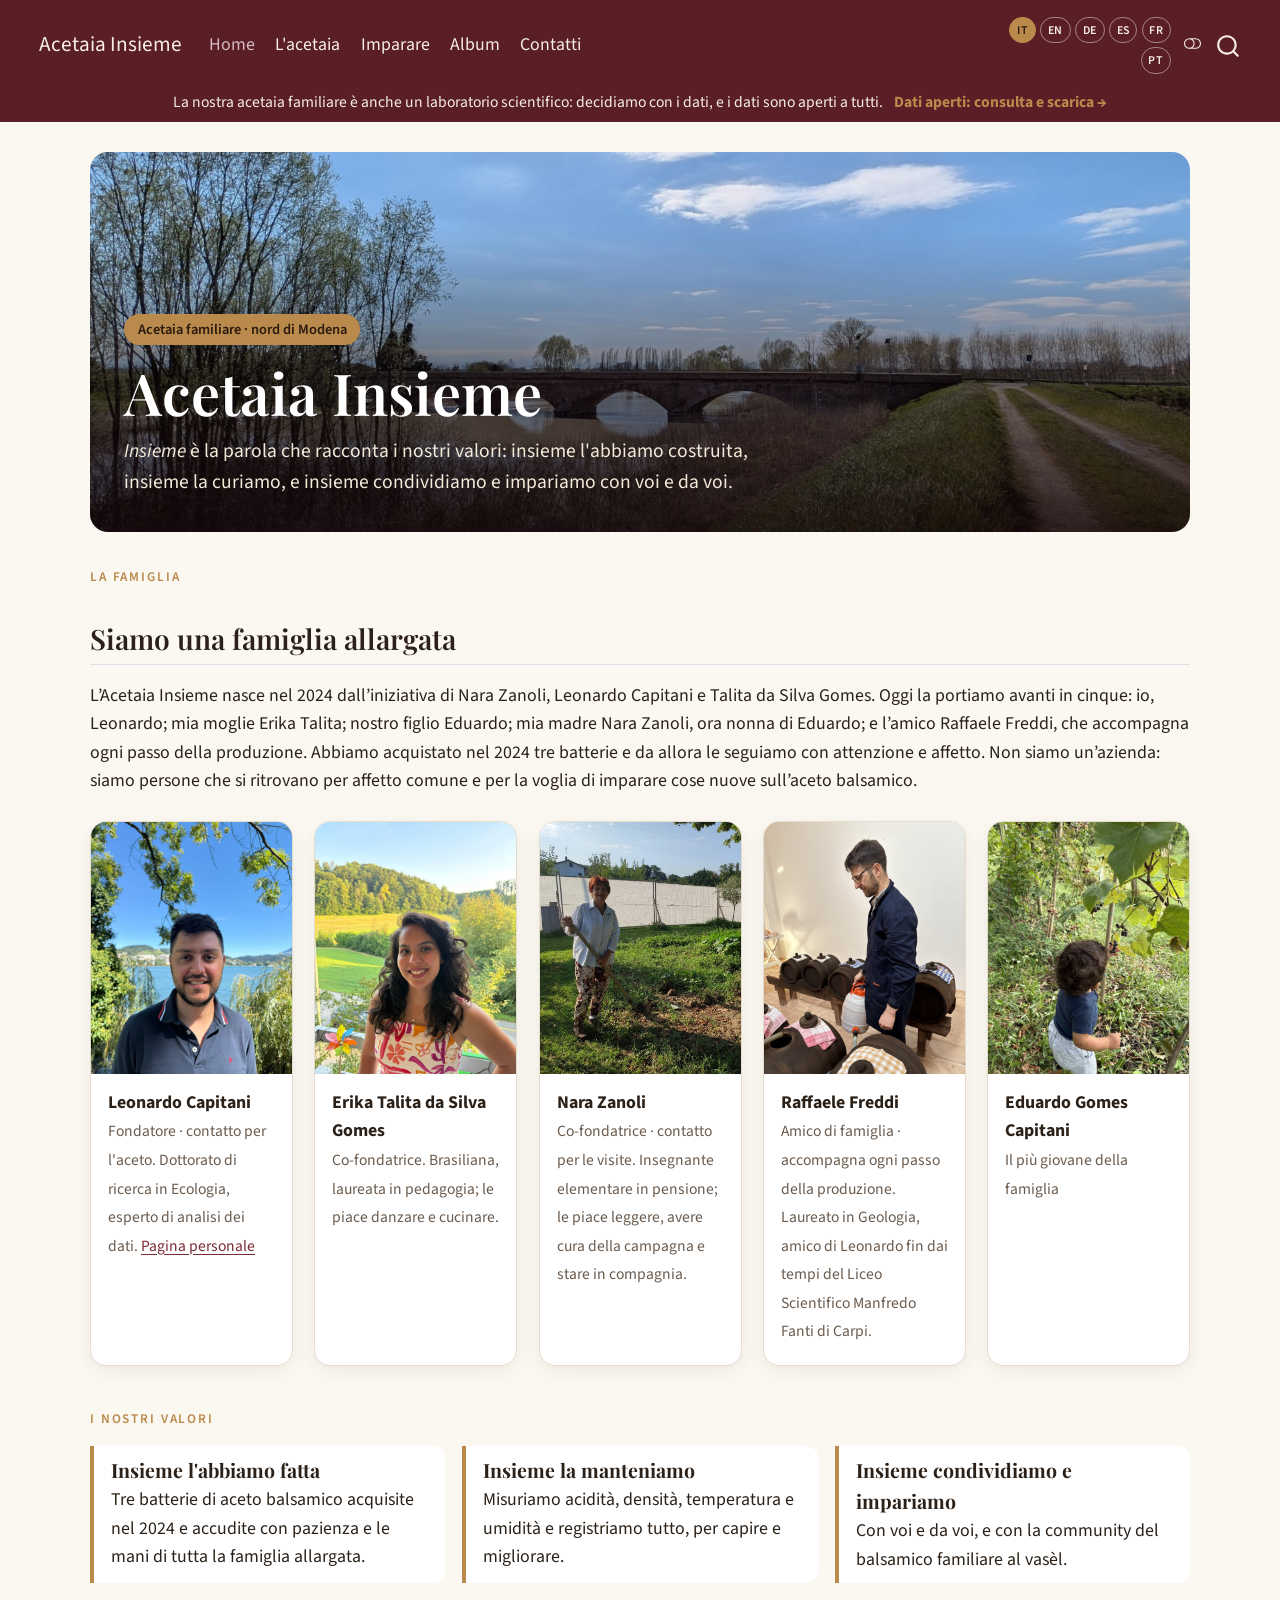
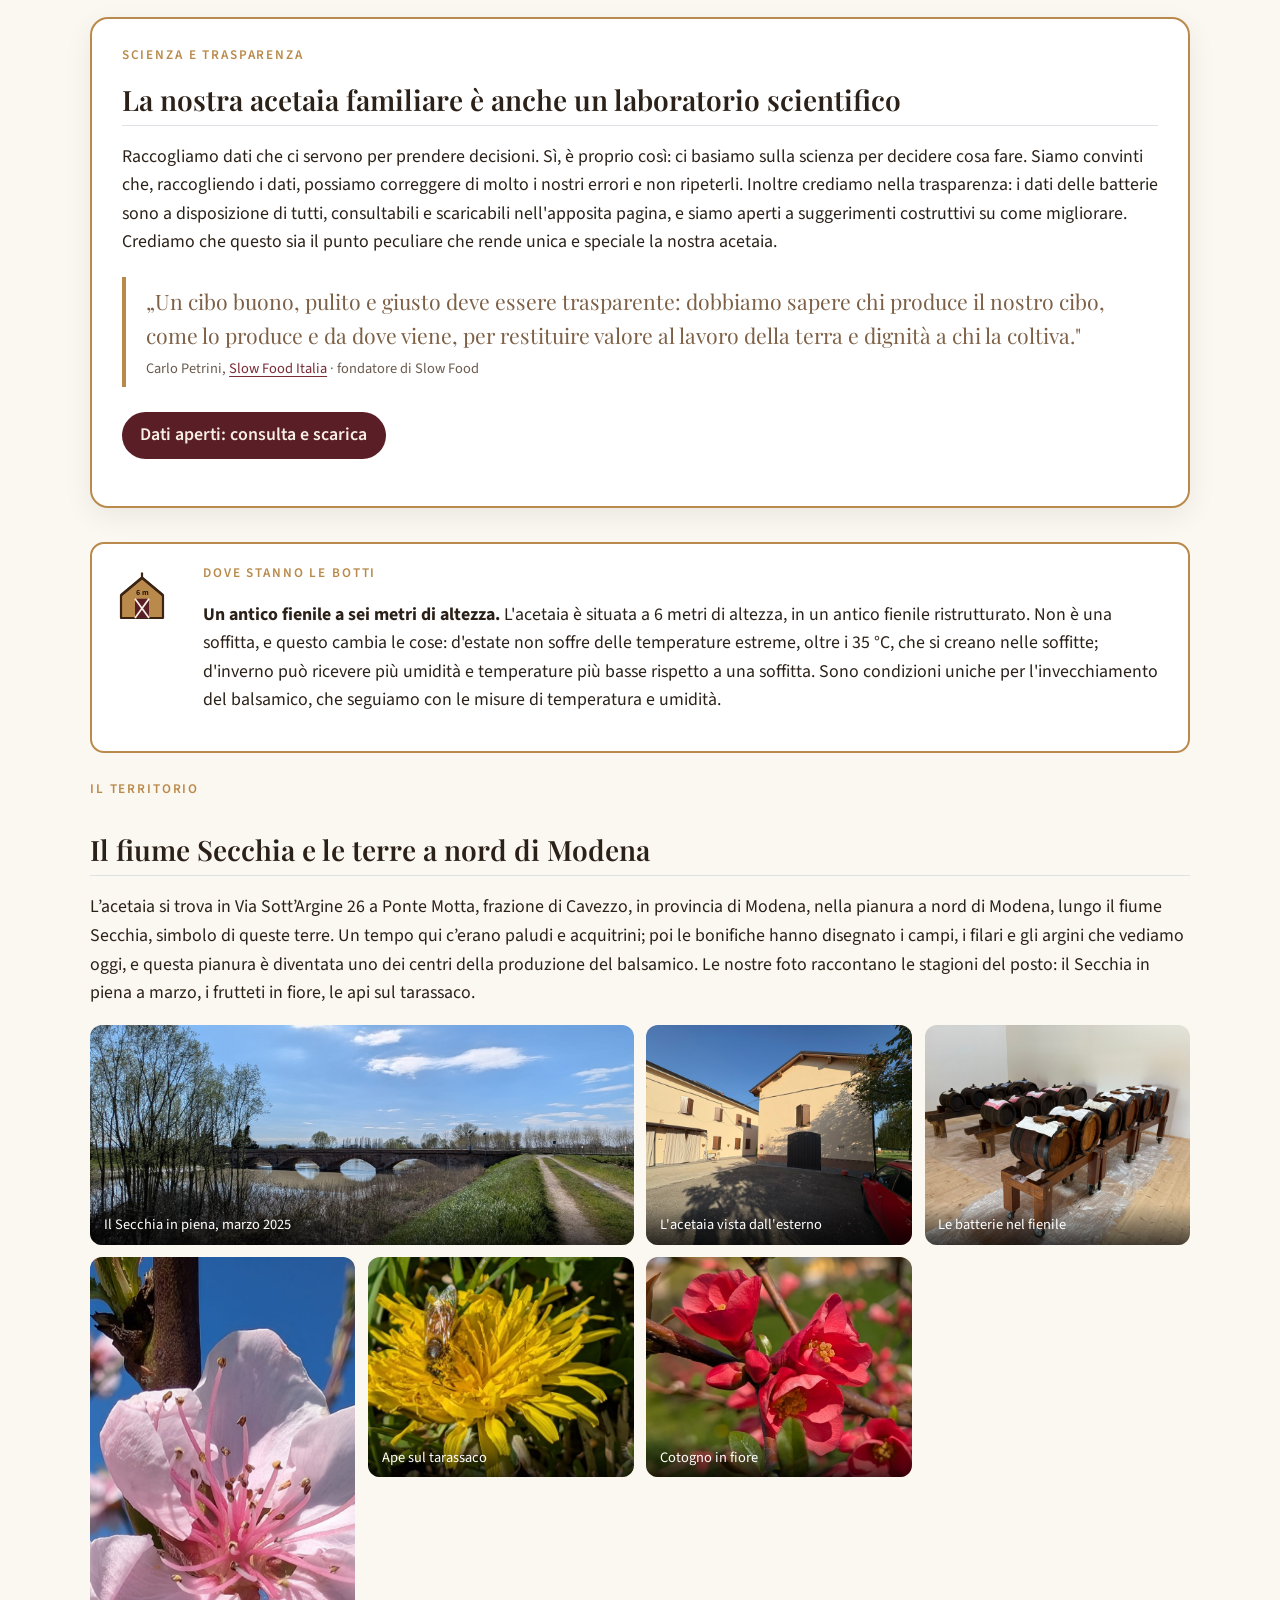
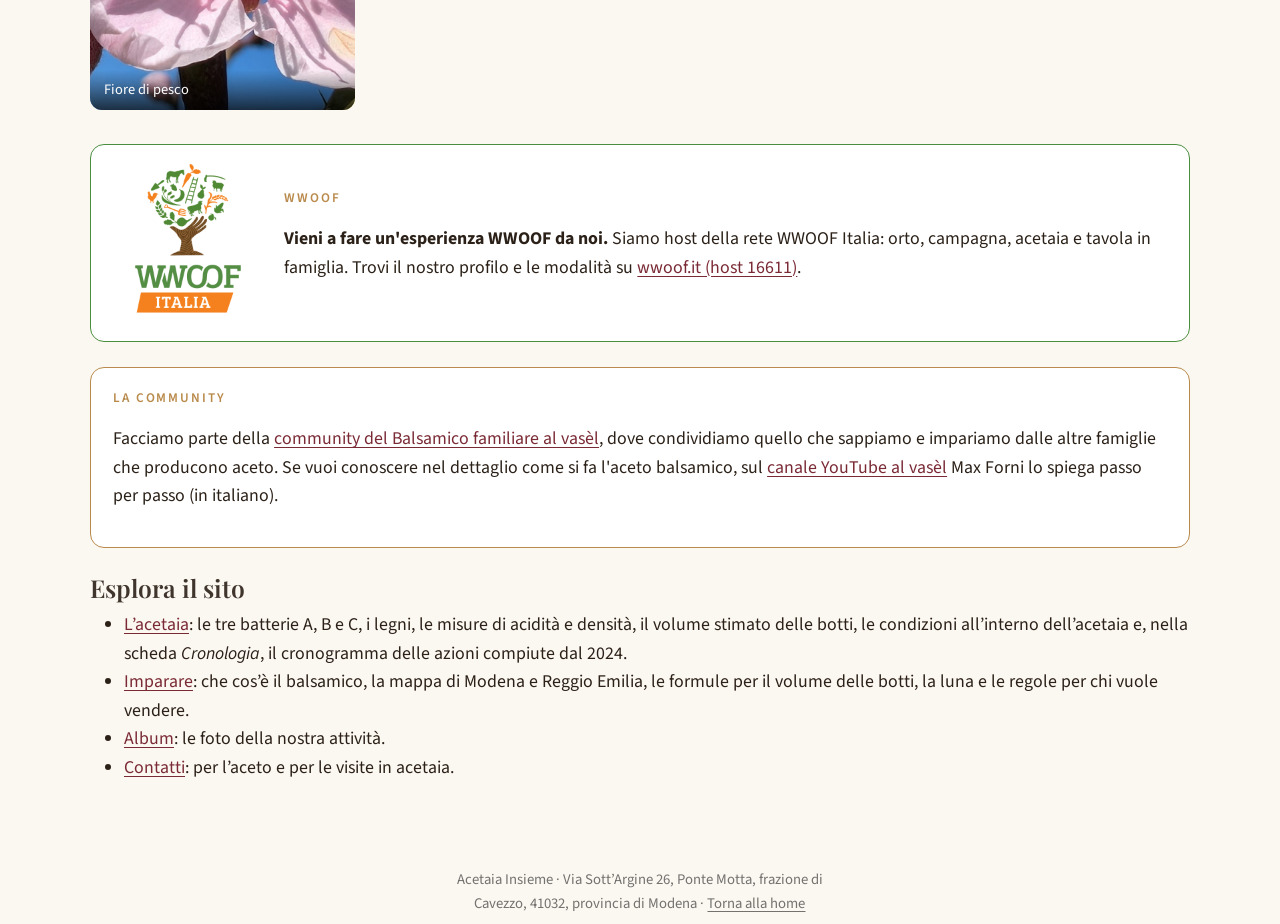
==== commit a324bb70: "Profili: Eduardo Gomes Capitani, tolti i riferimenti di parentela per Erika e Nara Co-Authored-By: C" ====
--- a/docs/index.html
+++ b/docs/index.html
@@ -386,15 +386,15 @@
       <small><span class="l" lang="it">Fondatore · contatto per l'aceto. Dottorato di ricerca in Ecologia, esperto di analisi dei dati. <a href="https://leomarameo7.github.io">Pagina personale</a></span><span class="l" lang="en">Founder · contact for the vinegar. PhD in Ecology, expert in data analysis. <a href="https://leomarameo7.github.io">Personal page</a></span><span class="l" lang="de">Gründer · Kontakt für den Essig. Promotion in Ökologie, Experte für Datenanalyse. <a href="https://leomarameo7.github.io">Persönliche Seite</a></span><span class="l" lang="es">Fundador · contacto para el vinagre. Doctor en Ecología, experto en análisis de datos. <a href="https://leomarameo7.github.io">Página personal</a></span><span class="l" lang="fr">Fondateur · contact pour le vinaigre. Docteur en écologie, spécialiste de l'analyse de données. <a href="https://leomarameo7.github.io">Page personnelle</a></span><span class="l" lang="pt">Fundador · contato para o vinagre. Doutorado em Ecologia, especialista em análise de dados. <a href="https://leomarameo7.github.io">Página pessoal</a></span></small></div></div>
   <div class="person"><img src="foto/erika_talita.jpg" alt="Erika Talita da Silva Gomes">
     <div class="meta"><strong>Erika Talita da Silva Gomes</strong>
-      <small><span class="l" lang="it">Co-fondatrice · moglie di Leonardo. Brasiliana, laureata in pedagogia; le piace danzare e cucinare.</span><span class="l" lang="en">Co-founder · Leonardo's wife. Brazilian, with a degree in pedagogy; she loves dancing and cooking.</span><span class="l" lang="de">Mitgründerin · Leonardos Frau. Brasilianerin, Abschluss in Pädagogik; sie tanzt und kocht gern.</span><span class="l" lang="es">Cofundadora · esposa de Leonardo. Brasileña, licenciada en pedagogía; le gusta bailar y cocinar.</span><span class="l" lang="fr">Co-fondatrice · épouse de Leonardo. Brésilienne, diplômée en pédagogie ; elle aime danser et cuisiner.</span><span class="l" lang="pt">Cofundadora · esposa de Leonardo. Brasileira, formada em pedagogia; gosta de dançar e cozinhar.</span></small></div></div>
+      <small><span class="l" lang="it">Co-fondatrice. Brasiliana, laureata in pedagogia; le piace danzare e cucinare.</span><span class="l" lang="en">Co-founder. Brazilian, with a degree in pedagogy; she loves dancing and cooking.</span><span class="l" lang="de">Mitgründerin. Brasilianerin, Abschluss in Pädagogik; sie tanzt und kocht gern.</span><span class="l" lang="es">Cofundadora. Brasileña, licenciada en pedagogía; le gusta bailar y cocinar.</span><span class="l" lang="fr">Co-fondatrice. Brésilienne, diplômée en pédagogie ; elle aime danser et cuisiner.</span><span class="l" lang="pt">Cofundadora. Brasileira, formada em pedagogia; gosta de dançar e cozinhar.</span></small></div></div>
   <div class="person"><img src="foto/nara_zanoli.jpg" alt="Nara Zanoli">
     <div class="meta"><strong>Nara Zanoli</strong>
-      <small><span class="l" lang="it">Co-fondatrice · mamma di Leonardo, nonna di Eduardo · contatto per le visite. Insegnante elementare in pensione; le piace leggere, avere cura della campagna e stare in compagnia.</span><span class="l" lang="en">Co-founder · Leonardo's mother, Eduardo's grandmother · contact for visits. Retired primary-school teacher; she loves reading, caring for the countryside and good company.</span><span class="l" lang="de">Mitgründerin · Leonardos Mutter, Eduardos Nonna · Kontakt für Besuche. Grundschullehrerin im Ruhestand; sie liest gern, pflegt das Land und ist gern in Gesellschaft.</span><span class="l" lang="es">Cofundadora · madre de Leonardo, abuela de Eduardo · contacto para las visitas. Maestra de primaria jubilada; le gusta leer, cuidar del campo y estar en compañía.</span><span class="l" lang="fr">Co-fondatrice · maman de Leonardo, grand-mère d'Eduardo · contact pour les visites. Institutrice à la retraite ; elle aime lire, prendre soin de la campagne et être en bonne compagnie.</span><span class="l" lang="pt">Cofundadora · mãe de Leonardo, avó de Eduardo · contato para as visitas. Professora primária aposentada; gosta de ler, de cuidar do campo e de estar em boa companhia.</span></small></div></div>
+      <small><span class="l" lang="it">Co-fondatrice · contatto per le visite. Insegnante elementare in pensione; le piace leggere, avere cura della campagna e stare in compagnia.</span><span class="l" lang="en">Co-founder · contact for visits. Retired primary-school teacher; she loves reading, caring for the countryside and good company.</span><span class="l" lang="de">Mitgründerin · Kontakt für Besuche. Grundschullehrerin im Ruhestand; sie liest gern, pflegt das Land und ist gern in Gesellschaft.</span><span class="l" lang="es">Cofundadora · contacto para las visitas. Maestra de primaria jubilada; le gusta leer, cuidar del campo y estar en compañía.</span><span class="l" lang="fr">Co-fondatrice · contact pour les visites. Institutrice à la retraite ; elle aime lire, prendre soin de la campagne et être en bonne compagnie.</span><span class="l" lang="pt">Cofundadora · contato para as visitas. Professora primária aposentada; gosta de ler, de cuidar do campo e de estar em boa companhia.</span></small></div></div>
   <div class="person"><img src="foto/raffaele_travasi.jpg" alt="Raffaele Freddi durante i travasi">
     <div class="meta"><strong>Raffaele Freddi</strong>
       <small><span class="l" lang="it">Amico di famiglia · accompagna ogni passo della produzione. Laureato in Geologia, amico di Leonardo fin dai tempi del Liceo Scientifico Manfredo Fanti di Carpi.</span><span class="l" lang="en">Family friend · accompanies every step of the production. He has a degree in Geology and has been Leonardo's friend since their days at the Liceo Scientifico Manfredo Fanti in Carpi.</span><span class="l" lang="de">Freund der Familie · begleitet jeden Schritt der Produktion. Er hat einen Abschluss in Geologie und ist seit der gemeinsamen Zeit am Liceo Scientifico Manfredo Fanti in Carpi mit Leonardo befreundet.</span><span class="l" lang="es">Amigo de la familia · acompaña cada paso de la producción. Licenciado en Geología, amigo de Leonardo desde los tiempos del Liceo Scientifico Manfredo Fanti de Carpi.</span><span class="l" lang="fr">Ami de la famille · il accompagne chaque étape de la production. Diplômé en géologie, ami de Leonardo depuis le Liceo Scientifico Manfredo Fanti de Carpi.</span><span class="l" lang="pt">Amigo da família · acompanha cada passo da produção. Formado em Geologia, amigo de Leonardo desde os tempos do Liceo Scientifico Manfredo Fanti de Carpi.</span></small></div></div>
   <div class="person"><img src="foto/eduardo_uva.jpg" alt="Eduardo tra le viti" style="object-position:center 35%">
-    <div class="meta"><strong>Eduardo</strong>
+    <div class="meta"><strong>Eduardo Gomes Capitani</strong>
       <small><span class="l" lang="it">Il più giovane della famiglia</span><span class="l" lang="en">The youngest of the family</span><span class="l" lang="de">Der Jüngste der Familie</span><span class="l" lang="es">El más joven de la familia</span><span class="l" lang="fr">Le plus jeune de la famille</span><span class="l" lang="pt">O mais jovem da família</span></small></div></div>
 </div>
 <p class="eyebrow"><span class="l" lang="it">I nostri valori</span><span class="l" lang="en">Our values</span><span class="l" lang="de">Unsere Werte</span><span class="l" lang="es">Nuestros valores</span><span class="l" lang="fr">Nos valeurs</span><span class="l" lang="pt">Os nossos valores</span></p>
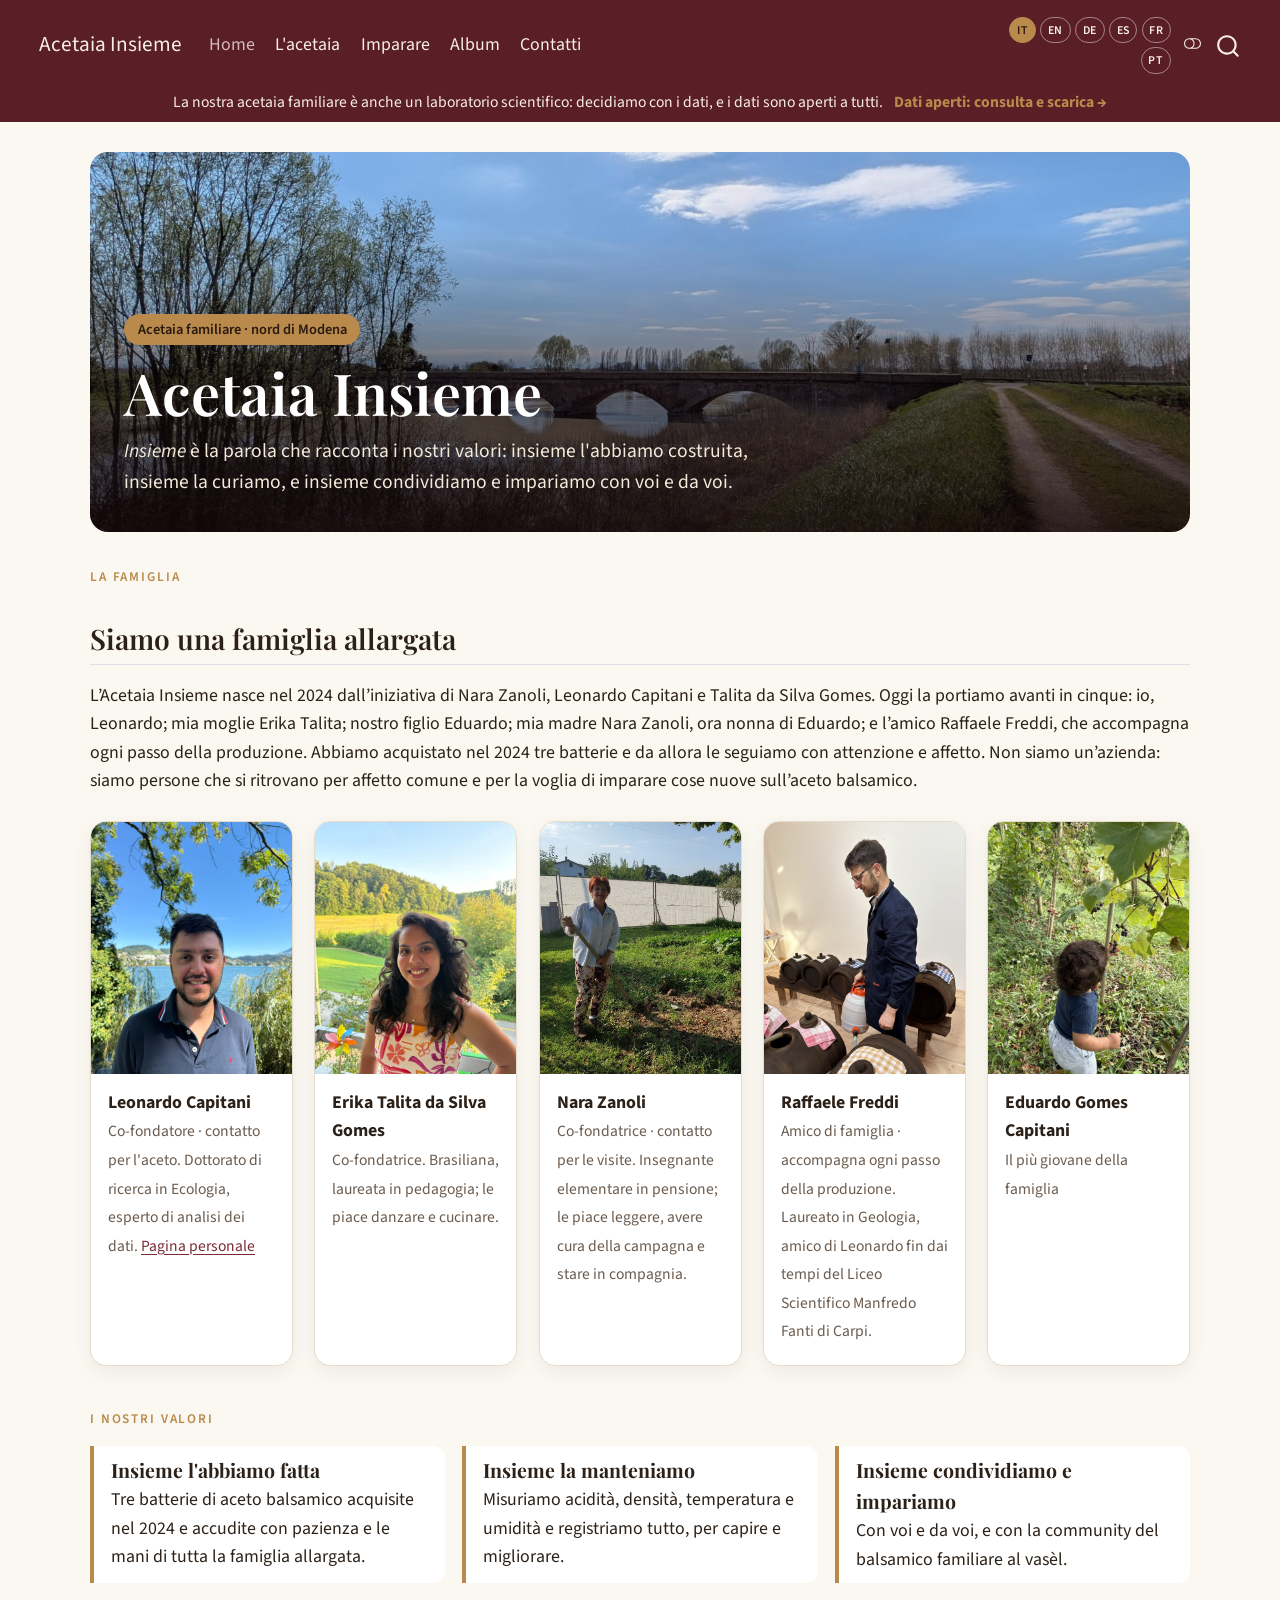
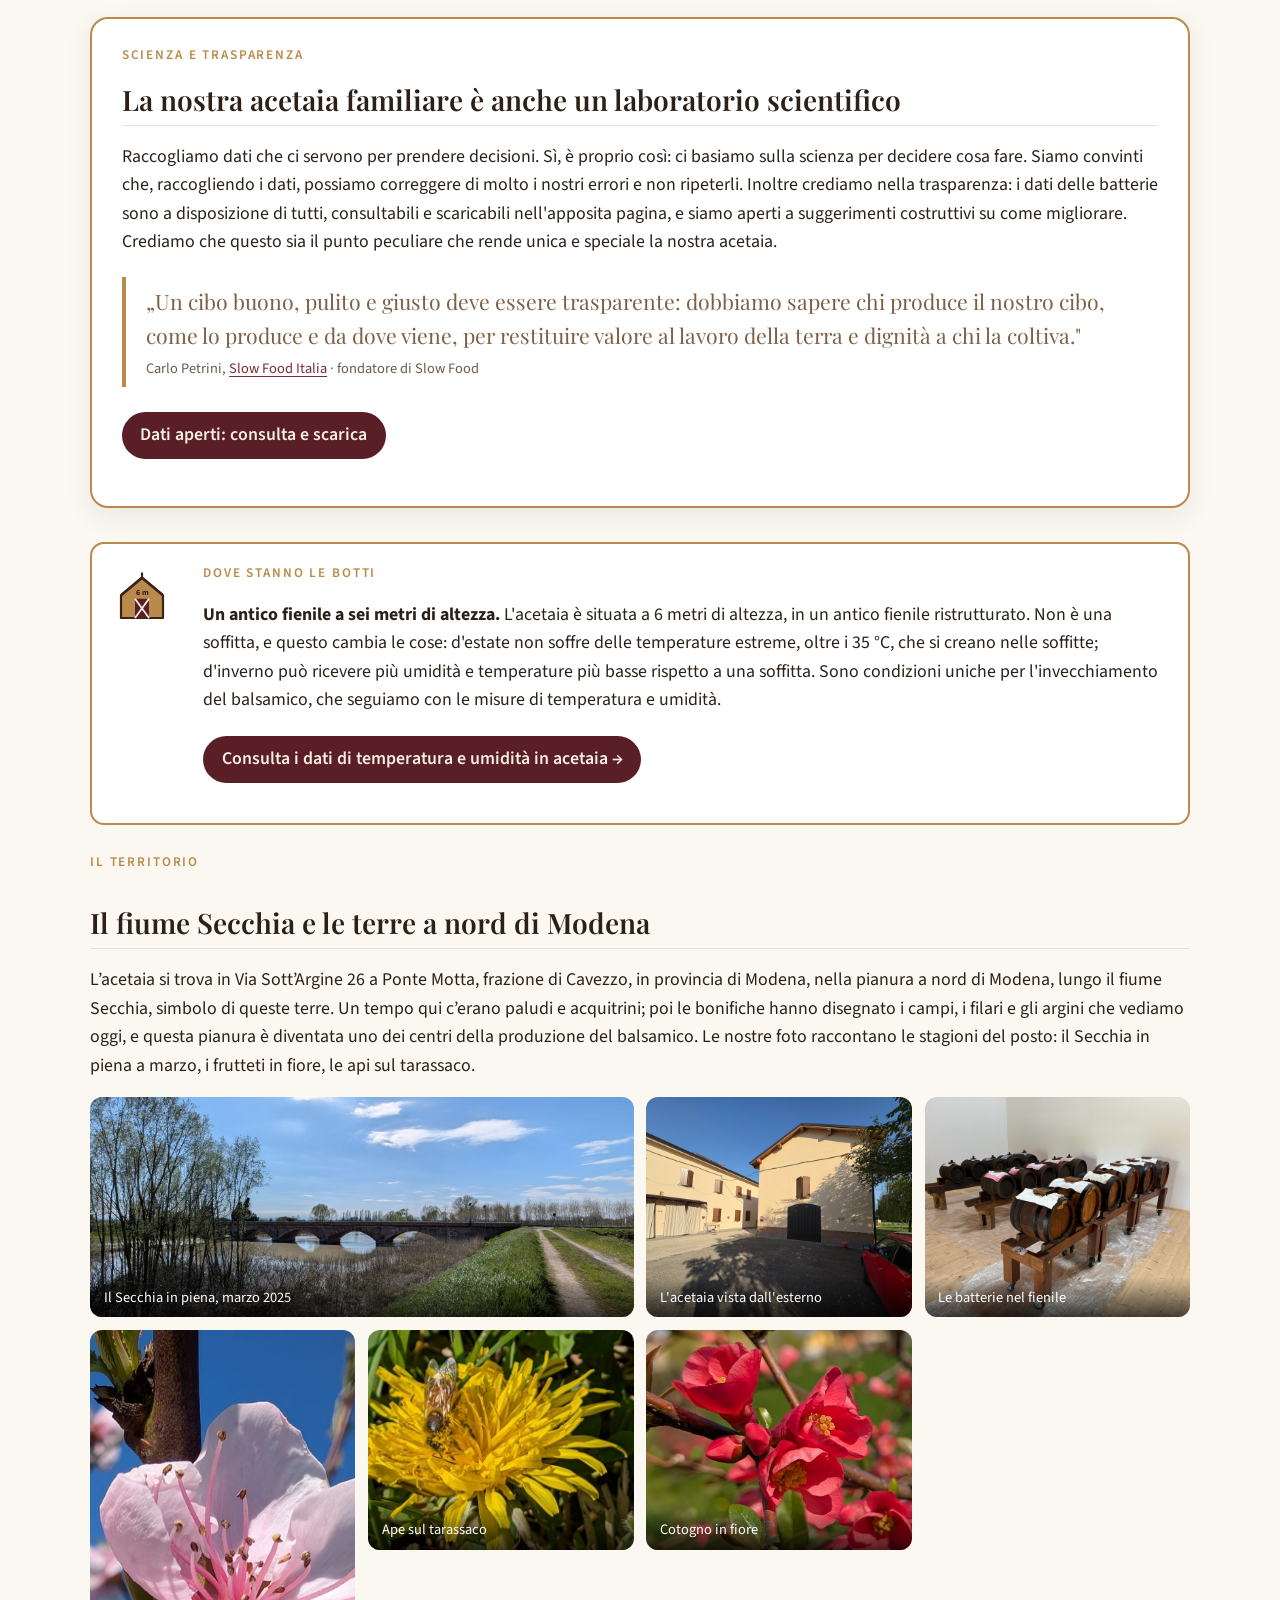
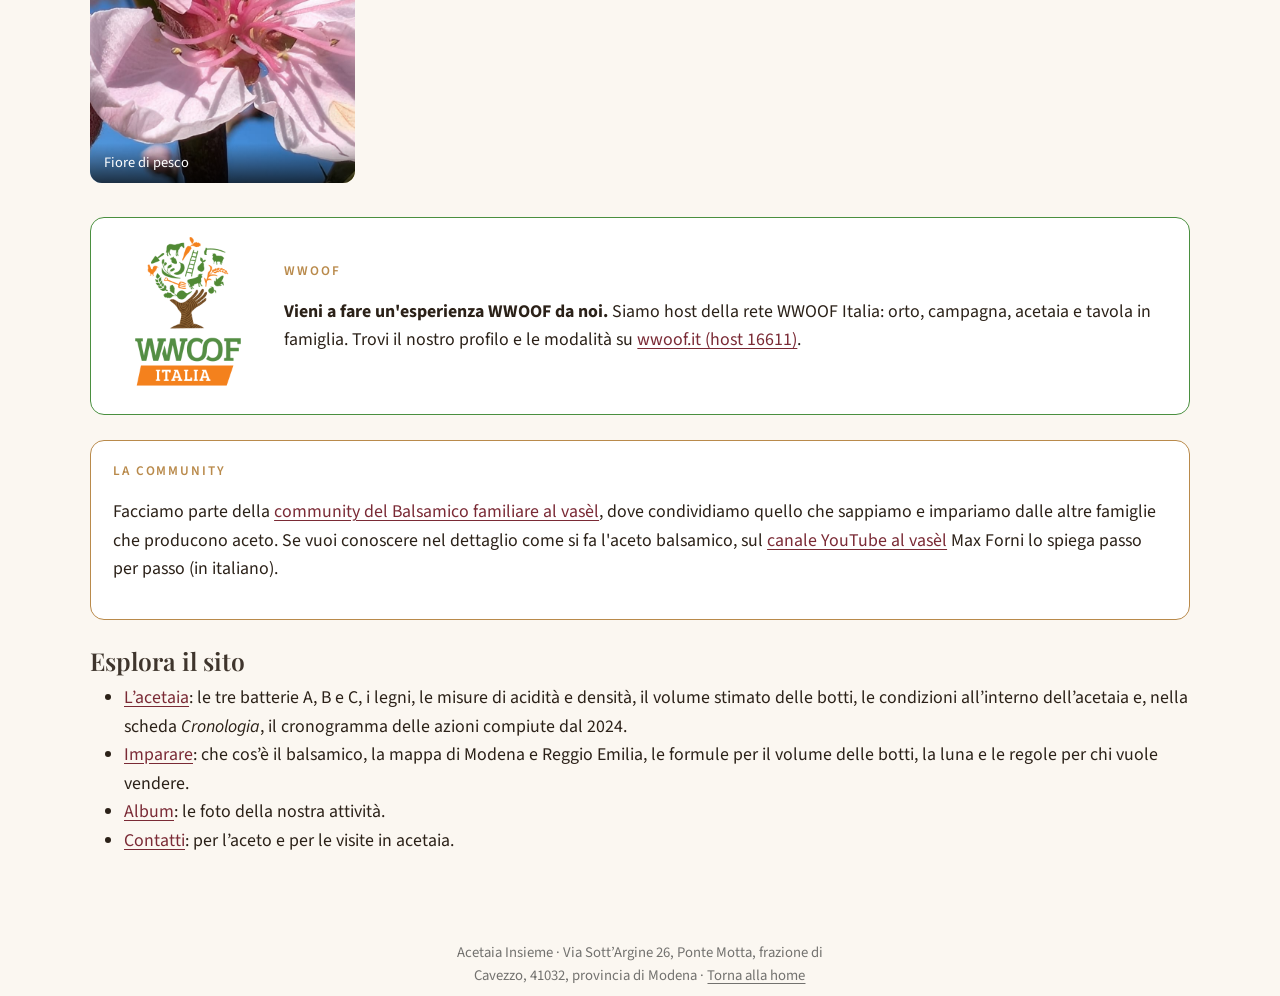
==== commit 4815c5a0: "Link ai dati di temperatura e umidita; Leonardo co-fondatore Co-Authored-By: Claude Opus 5 <noreply@" ====
--- a/docs/index.html
+++ b/docs/index.html
@@ -383,7 +383,7 @@
 <div class="family">
   <div class="person"><img src="foto/leonardo_capitani.jpg" alt="Leonardo Capitani">
     <div class="meta"><strong>Leonardo Capitani</strong>
-      <small><span class="l" lang="it">Fondatore · contatto per l'aceto. Dottorato di ricerca in Ecologia, esperto di analisi dei dati. <a href="https://leomarameo7.github.io">Pagina personale</a></span><span class="l" lang="en">Founder · contact for the vinegar. PhD in Ecology, expert in data analysis. <a href="https://leomarameo7.github.io">Personal page</a></span><span class="l" lang="de">Gründer · Kontakt für den Essig. Promotion in Ökologie, Experte für Datenanalyse. <a href="https://leomarameo7.github.io">Persönliche Seite</a></span><span class="l" lang="es">Fundador · contacto para el vinagre. Doctor en Ecología, experto en análisis de datos. <a href="https://leomarameo7.github.io">Página personal</a></span><span class="l" lang="fr">Fondateur · contact pour le vinaigre. Docteur en écologie, spécialiste de l'analyse de données. <a href="https://leomarameo7.github.io">Page personnelle</a></span><span class="l" lang="pt">Fundador · contato para o vinagre. Doutorado em Ecologia, especialista em análise de dados. <a href="https://leomarameo7.github.io">Página pessoal</a></span></small></div></div>
+      <small><span class="l" lang="it">Co-fondatore · contatto per l'aceto. Dottorato di ricerca in Ecologia, esperto di analisi dei dati. <a href="https://leomarameo7.github.io">Pagina personale</a></span><span class="l" lang="en">Co-founder · contact for the vinegar. PhD in Ecology, expert in data analysis. <a href="https://leomarameo7.github.io">Personal page</a></span><span class="l" lang="de">Mitgründer · Kontakt für den Essig. Promotion in Ökologie, Experte für Datenanalyse. <a href="https://leomarameo7.github.io">Persönliche Seite</a></span><span class="l" lang="es">Cofundador · contacto para el vinagre. Doctor en Ecología, experto en análisis de datos. <a href="https://leomarameo7.github.io">Página personal</a></span><span class="l" lang="fr">Co-fondateur · contact pour le vinaigre. Docteur en écologie, spécialiste de l'analyse de données. <a href="https://leomarameo7.github.io">Page personnelle</a></span><span class="l" lang="pt">Cofundador · contato para o vinagre. Doutorado em Ecologia, especialista em análise de dados. <a href="https://leomarameo7.github.io">Página pessoal</a></span></small></div></div>
   <div class="person"><img src="foto/erika_talita.jpg" alt="Erika Talita da Silva Gomes">
     <div class="meta"><strong>Erika Talita da Silva Gomes</strong>
       <small><span class="l" lang="it">Co-fondatrice. Brasiliana, laureata in pedagogia; le piace danzare e cucinare.</span><span class="l" lang="en">Co-founder. Brazilian, with a degree in pedagogy; she loves dancing and cooking.</span><span class="l" lang="de">Mitgründerin. Brasilianerin, Abschluss in Pädagogik; sie tanzt und kocht gern.</span><span class="l" lang="es">Cofundadora. Brasileña, licenciada en pedagogía; le gusta bailar y cocinar.</span><span class="l" lang="fr">Co-fondatrice. Brésilienne, diplômée en pédagogie ; elle aime danser et cuisiner.</span><span class="l" lang="pt">Cofundadora. Brasileira, formada em pedagogia; gosta de dançar e cozinhar.</span></small></div></div>
@@ -427,7 +427,8 @@
 <div class="callout-ai gold fienile">
   <div class="fienile-icon"><svg viewbox="0 0 64 64" width="56" height="56" aria-hidden="true"><path d="M8 30 L32 10 L56 30 V56 H8 Z" fill="#b98a4b" stroke="#3b2414" stroke-width="2.5" stroke-linejoin="round"></path><path d="M8 30 L32 10 L56 30" fill="none" stroke="#3b2414" stroke-width="3"></path><rect x="24" y="34" width="16" height="22" rx="2" fill="#5a1e26"></rect><path d="M24 34 L40 56 M40 34 L24 56" stroke="#f7efe3" stroke-width="2"></path><path d="M32 4 v6" stroke="#3b2414" stroke-width="2.5"></path><text x="32" y="30" text-anchor="middle" font-size="9" font-weight="700" fill="#2b1a10" font-family="Source Sans 3, sans-serif">6 m</text></svg></div>
   <div><p class="eyebrow"><span class="l" lang="it">Dove stanno le botti</span><span class="l" lang="en">Where the barrels are</span><span class="l" lang="de">Wo die Fässer stehen</span><span class="l" lang="es">Dónde están los barriles</span><span class="l" lang="fr">Où sont les fûts</span><span class="l" lang="pt">Onde ficam os barris</span></p>
-  <p><span class="l" lang="it"><strong>Un antico fienile a sei metri di altezza.</strong> L'acetaia è situata a 6 metri di altezza, in un antico fienile ristrutturato. Non è una soffitta, e questo cambia le cose: d'estate non soffre delle temperature estreme, oltre i 35 °C, che si creano nelle soffitte; d'inverno può ricevere più umidità e temperature più basse rispetto a una soffitta. Sono condizioni uniche per l'invecchiamento del balsamico, che seguiamo con le misure di temperatura e umidità.</span><span class="l" lang="en"><strong>An old hayloft six metres up.</strong> The acetaia sits 6 metres above the ground, in an old restored hayloft. It is not an attic, and that changes things: in summer it does not suffer the extreme temperatures, above 35 °C, that build up in attics; in winter it can receive more humidity and lower temperatures than an attic. These are unique conditions for ageing balsamic vinegar, which we follow with temperature and humidity measurements.</span><span class="l" lang="de"><strong>Eine alte Scheune in sechs Metern Höhe.</strong> Die Acetaia liegt 6 Meter über dem Boden, in einer alten, restaurierten Scheune. Es ist kein Dachboden, und das macht den Unterschied: im Sommer leidet sie nicht unter den extremen Temperaturen über 35 °C, die in Dachböden entstehen; im Winter kann sie mehr Feuchtigkeit und niedrigere Temperaturen aufnehmen als ein Dachboden. Das sind einzigartige Bedingungen für die Reifung des Balsamico, die wir mit Temperatur- und Luftfeuchtemessungen verfolgen.</span><span class="l" lang="es"><strong>Un antiguo pajar a seis metros de altura.</strong> La acetaia está situada a 6 metros de altura, en un antiguo pajar restaurado. No es un desván, y eso cambia las cosas: en verano no sufre las temperaturas extremas, por encima de 35 °C, que se crean en los desvanes; en invierno puede recibir más humedad y temperaturas más bajas que un desván. Son condiciones únicas para el envejecimiento del balsámico, que seguimos con las medidas de temperatura y humedad.</span><span class="l" lang="fr"><strong>Une ancienne grange à six mètres de hauteur.</strong> L'acetaia est située à 6 mètres de hauteur, dans une ancienne grange restaurée. Ce n'est pas un grenier, et cela change tout : en été, elle ne subit pas les températures extrêmes, au-delà de 35 °C, qui se créent dans les greniers ; en hiver, elle peut recevoir plus d'humidité et des températures plus basses qu'un grenier. Ce sont des conditions uniques pour le vieillissement du balsamique, que nous suivons avec les mesures de température et d'humidité.</span><span class="l" lang="pt"><strong>Um antigo celeiro a seis metros de altura.</strong> A acetaia fica a 6 metros de altura, em um antigo celeiro restaurado. Não é um sótão, e isso muda tudo: no verão não sofre as temperaturas extremas, acima de 35 °C, que se formam nos sótãos; no inverno pode receber mais umidade e temperaturas mais baixas do que um sótão. São condições únicas para o envelhecimento do balsâmico, que acompanhamos com as medições de temperatura e umidade.</span></p></div>
+  <p><span class="l" lang="it"><strong>Un antico fienile a sei metri di altezza.</strong> L'acetaia è situata a 6 metri di altezza, in un antico fienile ristrutturato. Non è una soffitta, e questo cambia le cose: d'estate non soffre delle temperature estreme, oltre i 35 °C, che si creano nelle soffitte; d'inverno può ricevere più umidità e temperature più basse rispetto a una soffitta. Sono condizioni uniche per l'invecchiamento del balsamico, che seguiamo con le misure di temperatura e umidità.</span><span class="l" lang="en"><strong>An old hayloft six metres up.</strong> The acetaia sits 6 metres above the ground, in an old restored hayloft. It is not an attic, and that changes things: in summer it does not suffer the extreme temperatures, above 35 °C, that build up in attics; in winter it can receive more humidity and lower temperatures than an attic. These are unique conditions for ageing balsamic vinegar, which we follow with temperature and humidity measurements.</span><span class="l" lang="de"><strong>Eine alte Scheune in sechs Metern Höhe.</strong> Die Acetaia liegt 6 Meter über dem Boden, in einer alten, restaurierten Scheune. Es ist kein Dachboden, und das macht den Unterschied: im Sommer leidet sie nicht unter den extremen Temperaturen über 35 °C, die in Dachböden entstehen; im Winter kann sie mehr Feuchtigkeit und niedrigere Temperaturen aufnehmen als ein Dachboden. Das sind einzigartige Bedingungen für die Reifung des Balsamico, die wir mit Temperatur- und Luftfeuchtemessungen verfolgen.</span><span class="l" lang="es"><strong>Un antiguo pajar a seis metros de altura.</strong> La acetaia está situada a 6 metros de altura, en un antiguo pajar restaurado. No es un desván, y eso cambia las cosas: en verano no sufre las temperaturas extremas, por encima de 35 °C, que se crean en los desvanes; en invierno puede recibir más humedad y temperaturas más bajas que un desván. Son condiciones únicas para el envejecimiento del balsámico, que seguimos con las medidas de temperatura y humedad.</span><span class="l" lang="fr"><strong>Une ancienne grange à six mètres de hauteur.</strong> L'acetaia est située à 6 mètres de hauteur, dans une ancienne grange restaurée. Ce n'est pas un grenier, et cela change tout : en été, elle ne subit pas les températures extrêmes, au-delà de 35 °C, qui se créent dans les greniers ; en hiver, elle peut recevoir plus d'humidité et des températures plus basses qu'un grenier. Ce sont des conditions uniques pour le vieillissement du balsamique, que nous suivons avec les mesures de température et d'humidité.</span><span class="l" lang="pt"><strong>Um antigo celeiro a seis metros de altura.</strong> A acetaia fica a 6 metros de altura, em um antigo celeiro restaurado. Não é um sótão, e isso muda tudo: no verão não sofre as temperaturas extremas, acima de 35 °C, que se formam nos sótãos; no inverno pode receber mais umidade e temperaturas mais baixas do que um sótão. São condições únicas para o envelhecimento do balsâmico, que acompanhamos com as medições de temperatura e umidade.</span></p>
+  <p class="fienile-link"><a class="btn-ai" href="acetaia.html#temperatura-umidita"><span class="l" lang="it">Consulta i dati di temperatura e umidità in acetaia →</span><span class="l" lang="en">See the temperature and humidity data in the acetaia →</span><span class="l" lang="de">Temperatur- und Luftfeuchtedaten in der Acetaia ansehen →</span><span class="l" lang="es">Consulta los datos de temperatura y humedad en la acetaia →</span><span class="l" lang="fr">Consulter les données de température et d'humidité dans l'acetaia →</span><span class="l" lang="pt">Consulte os dados de temperatura e umidade na acetaia →</span></a></p></div>
 </div>
 <div class="l" lang="it">
 <p class="eyebrow">
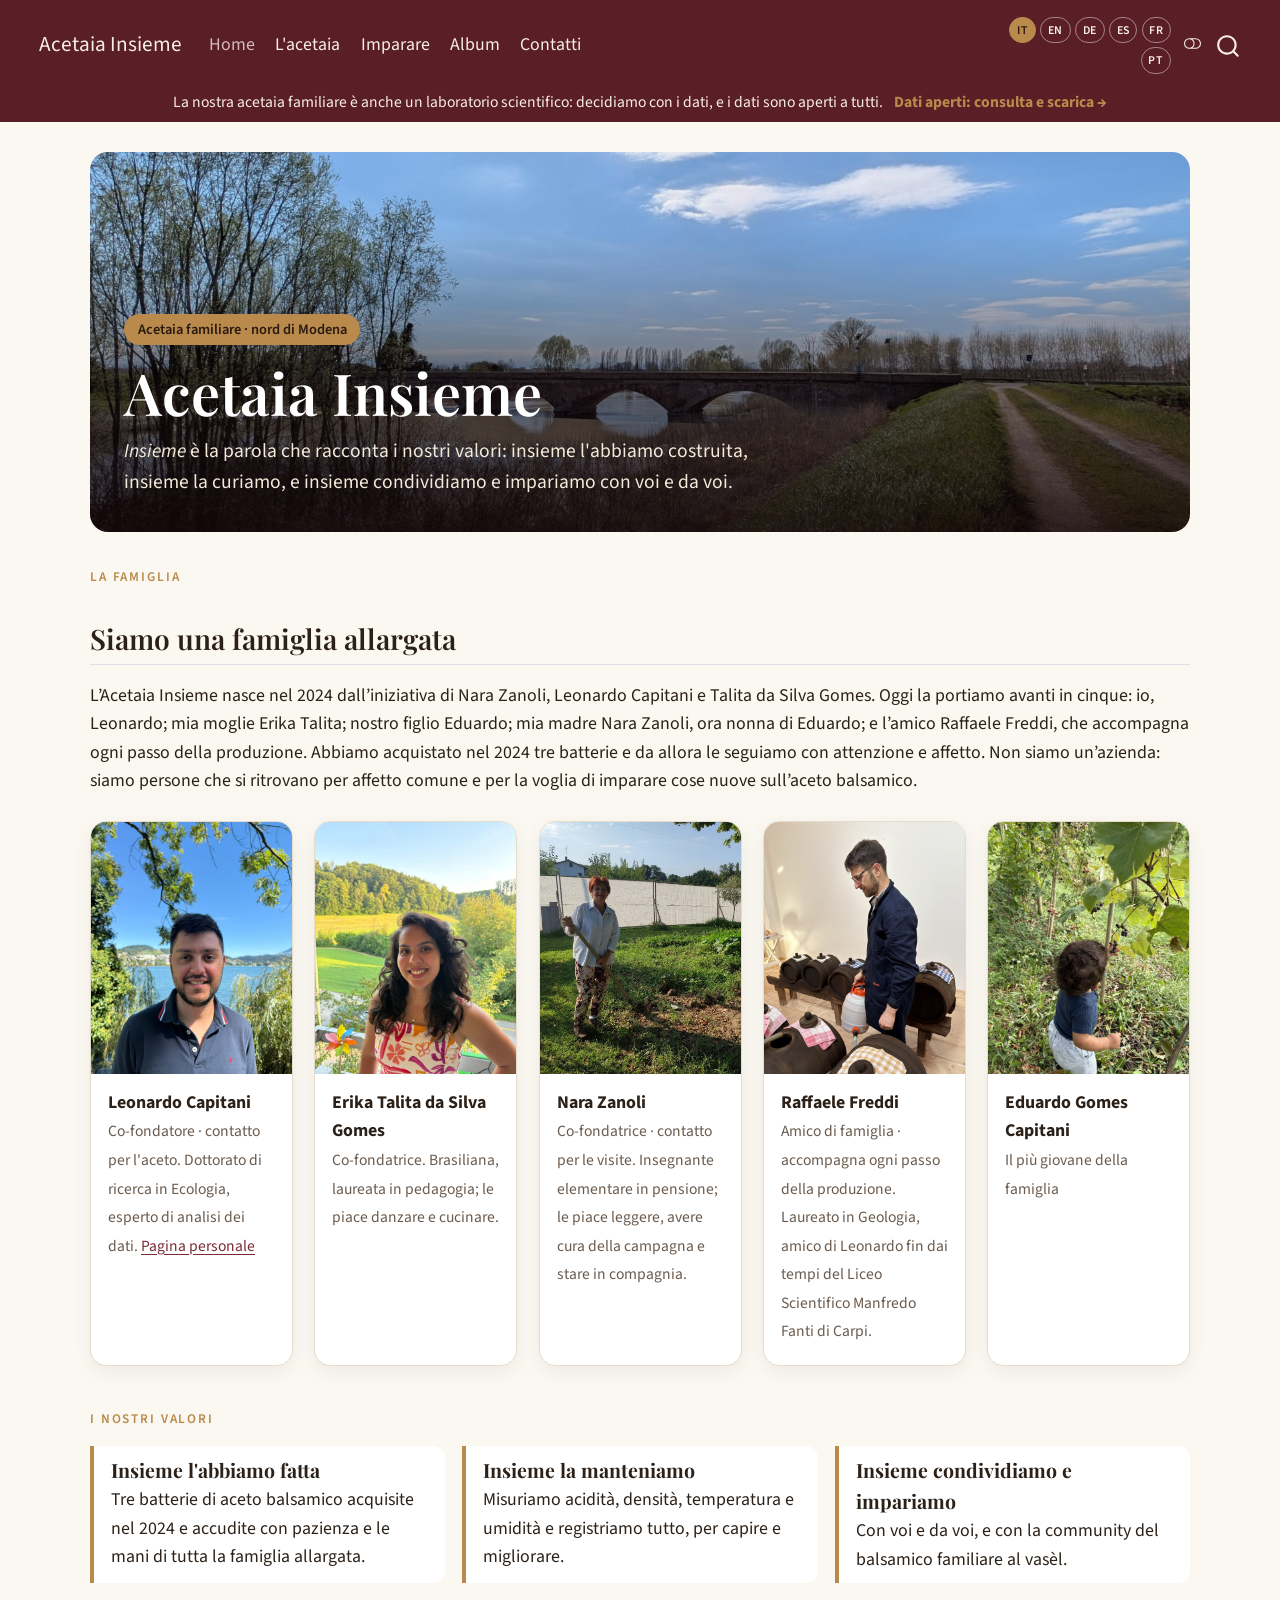
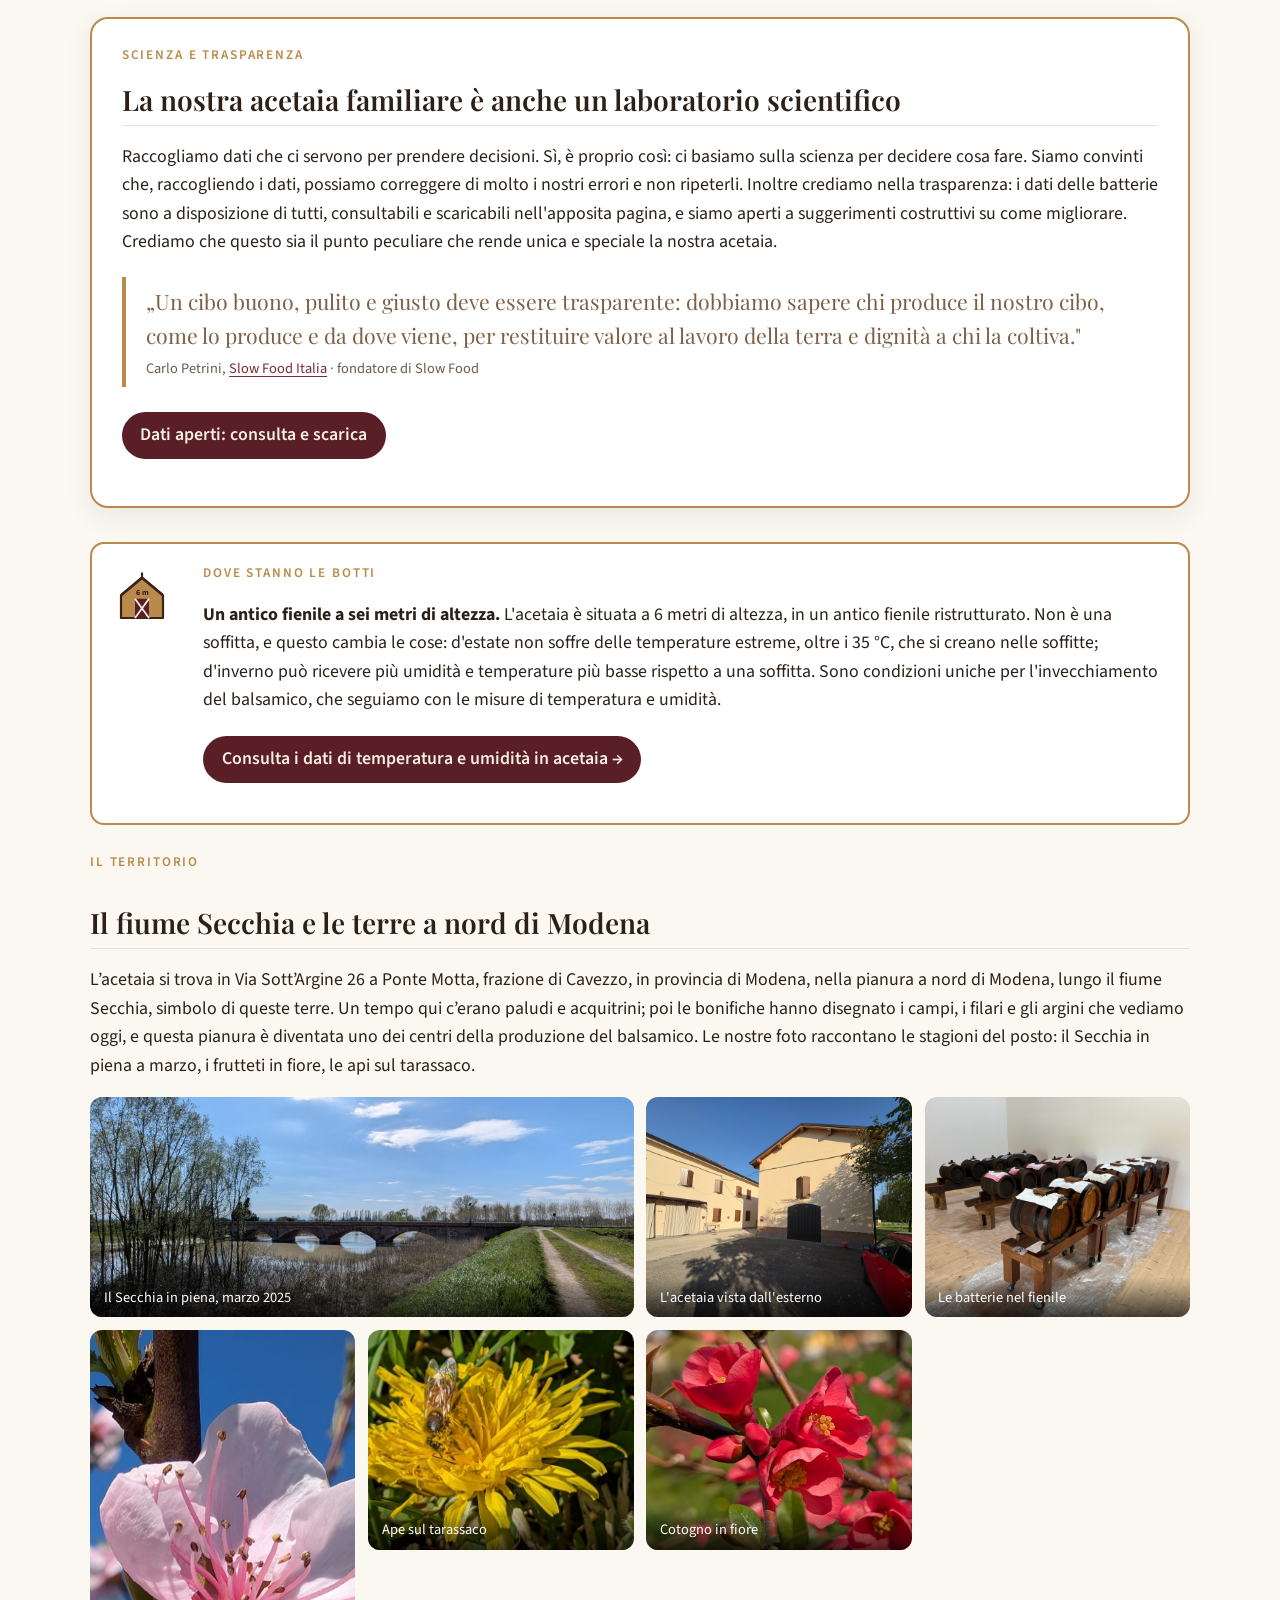
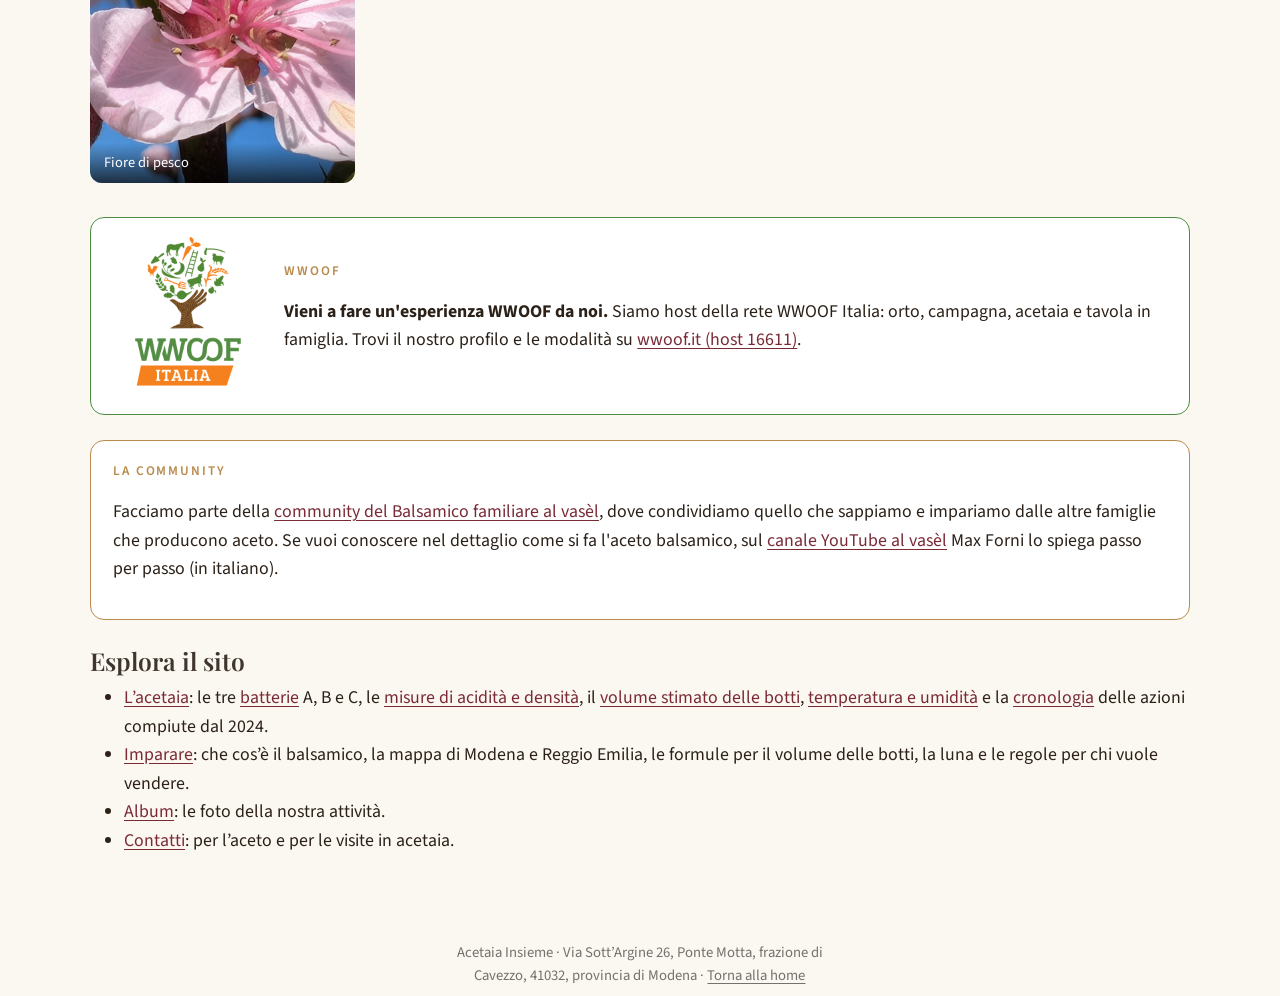
==== commit 56471c4e: "Rimandi nei testi collegati alle singole schede Co-Authored-By: Claude Opus 5 <noreply@anthropic.com" ====
--- a/docs/index.html
+++ b/docs/index.html
@@ -510,7 +510,7 @@
 <section id="esplora-il-sito" class="level3 l" lang="it">
 <h3 class="anchored" data-anchor-id="esplora-il-sito">Esplora il sito</h3>
 <ul>
-<li><a href="./acetaia.html">L’acetaia</a>: le tre batterie A, B e C, i legni, le misure di acidità e densità, il volume stimato delle botti, le condizioni all’interno dell’acetaia e, nella scheda <em>Cronologia</em>, il cronogramma delle azioni compiute dal 2024.</li>
+<li><a href="./acetaia.html">L’acetaia</a>: le tre <a href="./acetaia.html#batterie">batterie</a> A, B e C, le <a href="./acetaia.html#misure-grafici">misure di acidità e densità</a>, il <a href="./acetaia.html#volume-botti">volume stimato delle botti</a>, <a href="./acetaia.html#temperatura-umidita">temperatura e umidità</a> e la <a href="./acetaia.html#cronologia">cronologia</a> delle azioni compiute dal 2024.</li>
 <li><a href="./imparare.html">Imparare</a>: che cos’è il balsamico, la mappa di Modena e Reggio Emilia, le formule per il volume delle botti, la luna e le regole per chi vuole vendere.</li>
 <li><a href="./album.html">Album</a>: le foto della nostra attività.</li>
 <li><a href="./contatti.html">Contatti</a>: per l’aceto e per le visite in acetaia.</li>
@@ -519,7 +519,7 @@
 <section id="explore-the-site" class="level3 l" lang="en">
 <h3 class="anchored" data-anchor-id="explore-the-site">Explore the site</h3>
 <ul>
-<li><a href="./acetaia.html">The acetaia</a>: the three batteries A, B and C, the woods, acidity and density measurements, the estimated barrel volumes, the conditions inside the acetaia and, in the <em>Timeline</em> tab, the chronogram of everything done since 2024.</li>
+<li><a href="./acetaia.html">The acetaia</a>: the three <a href="./acetaia.html#batterie">batteries</a> A, B and C, the <a href="./acetaia.html#misure-grafici">acidity and density measurements</a>, the <a href="./acetaia.html#volume-botti">estimated barrel volumes</a>, <a href="./acetaia.html#temperatura-umidita">temperature and humidity</a> and the <a href="./acetaia.html#cronologia">timeline</a> of everything done since 2024.</li>
 <li><a href="./imparare.html">Learn</a>: what balsamic vinegar is, the map of Modena and Reggio Emilia, the formulas for barrel volume, the moon and the rules for those who want to sell.</li>
 <li><a href="./album.html">Album</a>: photos of our activity.</li>
 <li><a href="./contatti.html">Contact</a>: for the vinegar and for visits to the acetaia.</li>
@@ -528,7 +528,7 @@
 <section id="die-seite-entdecken" class="level3 l" lang="de">
 <h3 class="anchored" data-anchor-id="die-seite-entdecken">Die Seite entdecken</h3>
 <ul>
-<li><a href="./acetaia.html">Die Acetaia</a>: die drei Batterien A, B und C, die Hölzer, Säure- und Dichtemessungen, das geschätzte Fassvolumen, die Bedingungen im Inneren der Acetaia und, im Reiter <em>Chronik</em>, das Chronogramm aller Arbeiten seit 2024.</li>
+<li><a href="./acetaia.html">Die Acetaia</a>: die drei <a href="./acetaia.html#batterie">Batterien</a> A, B und C, die <a href="./acetaia.html#misure-grafici">Säure- und Dichtemessungen</a>, das <a href="./acetaia.html#volume-botti">geschätzte Fassvolumen</a>, <a href="./acetaia.html#temperatura-umidita">Temperatur und Luftfeuchte</a> und die <a href="./acetaia.html#cronologia">Chronik</a> aller Arbeiten seit 2024.</li>
 <li><a href="./imparare.html">Lernen</a>: was Balsamessig ist, die Karte von Modena und Reggio Emilia, die Formeln für das Fassvolumen, der Mond und die Regeln für den Verkauf.</li>
 <li><a href="./album.html">Album</a>: Fotos unserer Tätigkeit.</li>
 <li><a href="./contatti.html">Kontakt</a>: für den Essig und für Besuche in der Acetaia.</li>
@@ -537,7 +537,7 @@
 <section id="explora-el-sitio" class="level3 l" lang="es">
 <h3 class="anchored" data-anchor-id="explora-el-sitio">Explora el sitio</h3>
 <ul>
-<li><a href="./acetaia.html">La acetaia</a>: las tres baterías A, B y C, las maderas, las medidas de acidez y densidad, el volumen estimado de los barriles, las condiciones en el interior de la acetaia y, en la pestaña <em>Cronología</em>, el cronograma de las acciones realizadas desde 2024.</li>
+<li><a href="./acetaia.html">La acetaia</a>: las tres <a href="./acetaia.html#batterie">baterías</a> A, B y C, las <a href="./acetaia.html#misure-grafici">medidas de acidez y densidad</a>, el <a href="./acetaia.html#volume-botti">volumen estimado de los barriles</a>, <a href="./acetaia.html#temperatura-umidita">temperatura y humedad</a> y la <a href="./acetaia.html#cronologia">cronología</a> de las acciones realizadas desde 2024.</li>
 <li><a href="./imparare.html">Aprender</a>: qué es el balsámico, el mapa de Módena y Reggio Emilia, las fórmulas para el volumen de los barriles, la luna y las reglas para quien quiera vender.</li>
 <li><a href="./album.html">Álbum</a>: las fotos de nuestra actividad.</li>
 <li><a href="./contatti.html">Contacto</a>: para el vinagre y para las visitas a la acetaia.</li>
@@ -546,7 +546,7 @@
 <section id="explorez-le-site" class="level3 l" lang="fr">
 <h3 class="anchored" data-anchor-id="explorez-le-site">Explorez le site</h3>
 <ul>
-<li><a href="./acetaia.html">L’acetaia</a> : les trois batteries A, B et C, les bois, les mesures d’acidité et de densité, le volume estimé des fûts, les conditions à l’intérieur de l’acetaia et, dans l’onglet <em>Chronologie</em>, le calendrier des actions menées depuis 2024.</li>
+<li><a href="./acetaia.html">L’acetaia</a> : les trois <a href="./acetaia.html#batterie">batteries</a> A, B et C, les <a href="./acetaia.html#misure-grafici">mesures d’acidité et de densité</a>, le <a href="./acetaia.html#volume-botti">volume estimé des fûts</a>, <a href="./acetaia.html#temperatura-umidita">température et humidité</a> et la <a href="./acetaia.html#cronologia">chronologie</a> des actions menées depuis 2024.</li>
 <li><a href="./imparare.html">Apprendre</a> : ce qu’est le balsamique, la carte de Modène et Reggio Emilia, les formules pour le volume des fûts, la lune et les règles pour qui veut vendre.</li>
 <li><a href="./album.html">Album</a> : les photos de notre activité.</li>
 <li><a href="./contatti.html">Contacts</a> : pour le vinaigre et pour les visites de l’acetaia.</li>
@@ -555,7 +555,7 @@
 <section id="explore-o-site" class="level3 l" lang="pt">
 <h3 class="anchored" data-anchor-id="explore-o-site">Explore o site</h3>
 <ul>
-<li><a href="./acetaia.html">A acetaia</a>: as três baterias A, B e C, as madeiras, as medidas de acidez e densidade, o volume estimado dos barris, as condições no interior da acetaia e, na aba <em>Cronologia</em>, o cronograma das ações realizadas desde 2024.</li>
+<li><a href="./acetaia.html">A acetaia</a>: as três <a href="./acetaia.html#batterie">baterias</a> A, B e C, as <a href="./acetaia.html#misure-grafici">medidas de acidez e densidade</a>, o <a href="./acetaia.html#volume-botti">volume estimado dos barris</a>, <a href="./acetaia.html#temperatura-umidita">temperatura e umidade</a> e a <a href="./acetaia.html#cronologia">cronologia</a> das ações realizadas desde 2024.</li>
 <li><a href="./imparare.html">Aprender</a>: o que é o balsâmico, o mapa de Módena e Reggio Emilia, as fórmulas para o volume dos barris, a lua e as regras para quem quer vender.</li>
 <li><a href="./album.html">Álbum</a>: as fotos da nossa atividade.</li>
 <li><a href="./contatti.html">Contatos</a>: para o vinagre e para as visitas à acetaia.</li>
--- a/docs/styles.css
+++ b/docs/styles.css
@@ -133,3 +133,38 @@
 .callout-ai.fienile { display:grid; grid-template-columns:72px 1fr; gap:1rem; align-items:start; border-width:2px; }
 .fienile-icon { padding-top:.4rem; }
 @media (max-width:600px){ .callout-ai.fienile { grid-template-columns:1fr; } }
+
+.batterie-foto { margin: 1.5rem 0 2rem; max-width: 520px; }
+.batterie-foto img { width:100%; height:auto; border-radius:16px; display:block; box-shadow: 0 8px 24px rgba(0,0,0,.10); }
+.batterie-foto figcaption { color: var(--ai-muted); font-size:.85rem; margin-top:.5rem; }
+
+/* ---------- tabset as a side index ---------- */
+.panel-tabset { display: grid; grid-template-columns: 230px minmax(0, 1fr); gap: 1.75rem; align-items: start; margin: 1.5rem 0 2rem; }
+.panel-tabset > .nav-tabs {
+  flex-direction: column; flex-wrap: nowrap; border-bottom: none; gap: .15rem;
+  position: sticky; top: 76px; align-self: start;
+  background: var(--ai-card); border: 1px solid var(--ai-line); border-radius: 14px; padding: .6rem .5rem;
+}
+.panel-tabset > .nav-tabs .nav-item { width: 100%; margin: 0; }
+.panel-tabset > .nav-tabs .nav-link {
+  display: block; width: 100%; text-align: left; font-weight: 600; font-size: .95rem; line-height: 1.3;
+  padding: .5rem .75rem; border: none; border-left: 3px solid transparent; border-radius: 0 8px 8px 0;
+  color: inherit; background: transparent;
+}
+.panel-tabset > .nav-tabs .nav-link:hover { background: rgba(185,138,75,.14); }
+.panel-tabset > .nav-tabs .nav-link.active {
+  background: rgba(185,138,75,.20); border-left-color: var(--ai-accent); color: inherit;
+}
+.panel-tabset > .tab-content { padding: 0; border: none; min-width: 0; }
+.panel-tabset > .tab-content > .tab-pane { padding: 0; }
+.tabset-margin-container { display: none; }
+@media (max-width: 800px) {
+  .panel-tabset { grid-template-columns: 1fr; gap: 1rem; }
+  .panel-tabset > .nav-tabs { position: static; flex-direction: row; flex-wrap: wrap; }
+  .panel-tabset > .nav-tabs .nav-item { width: auto; }
+  .panel-tabset > .nav-tabs .nav-link { border-left: none; border-bottom: 3px solid transparent; border-radius: 8px; }
+  .panel-tabset > .nav-tabs .nav-link.active { border-left-color: transparent; border-bottom-color: var(--ai-accent); }
+}
+
+.values-note { background: var(--ai-card); border-left:4px solid var(--ai-accent); border-radius:0 10px 10px 0; padding:.7rem 1rem; font-size:.95rem; margin:1rem 0; }
+.tab-anchor { position: relative; top: -80px; height: 0; }
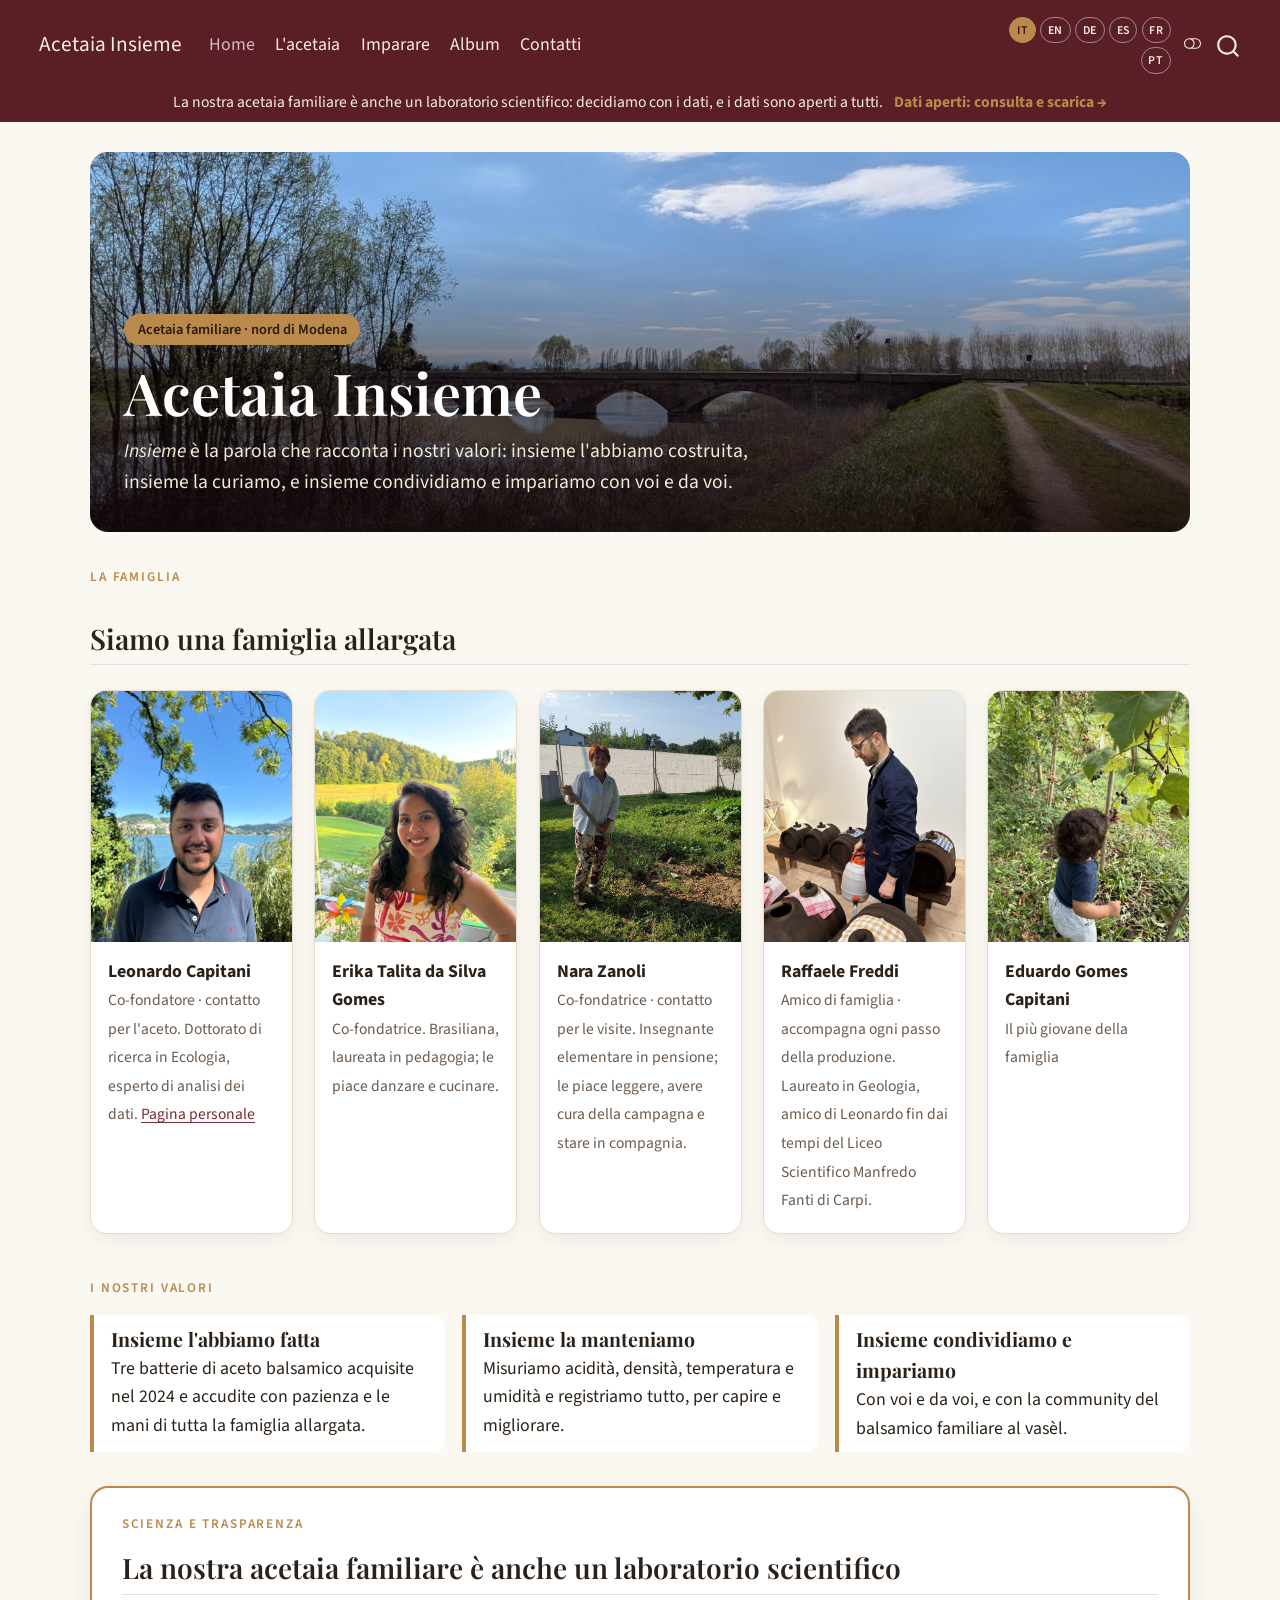
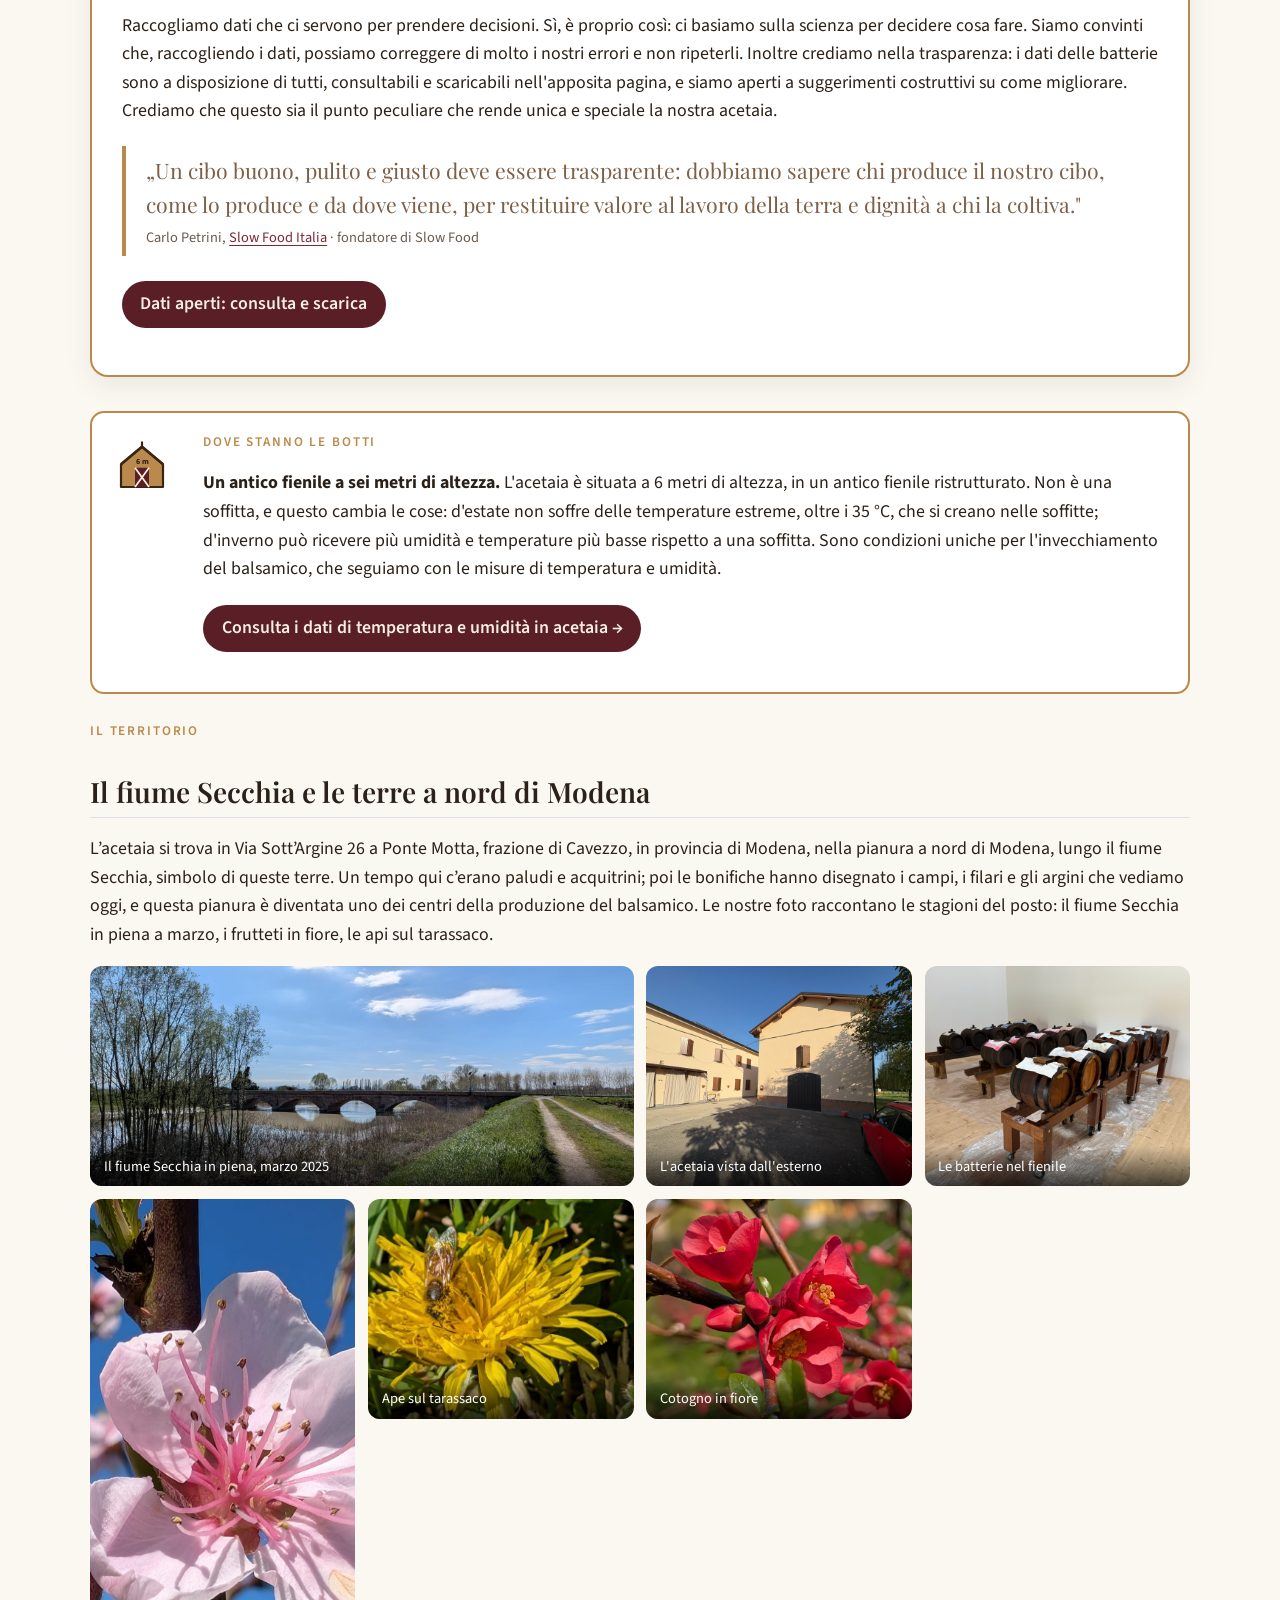
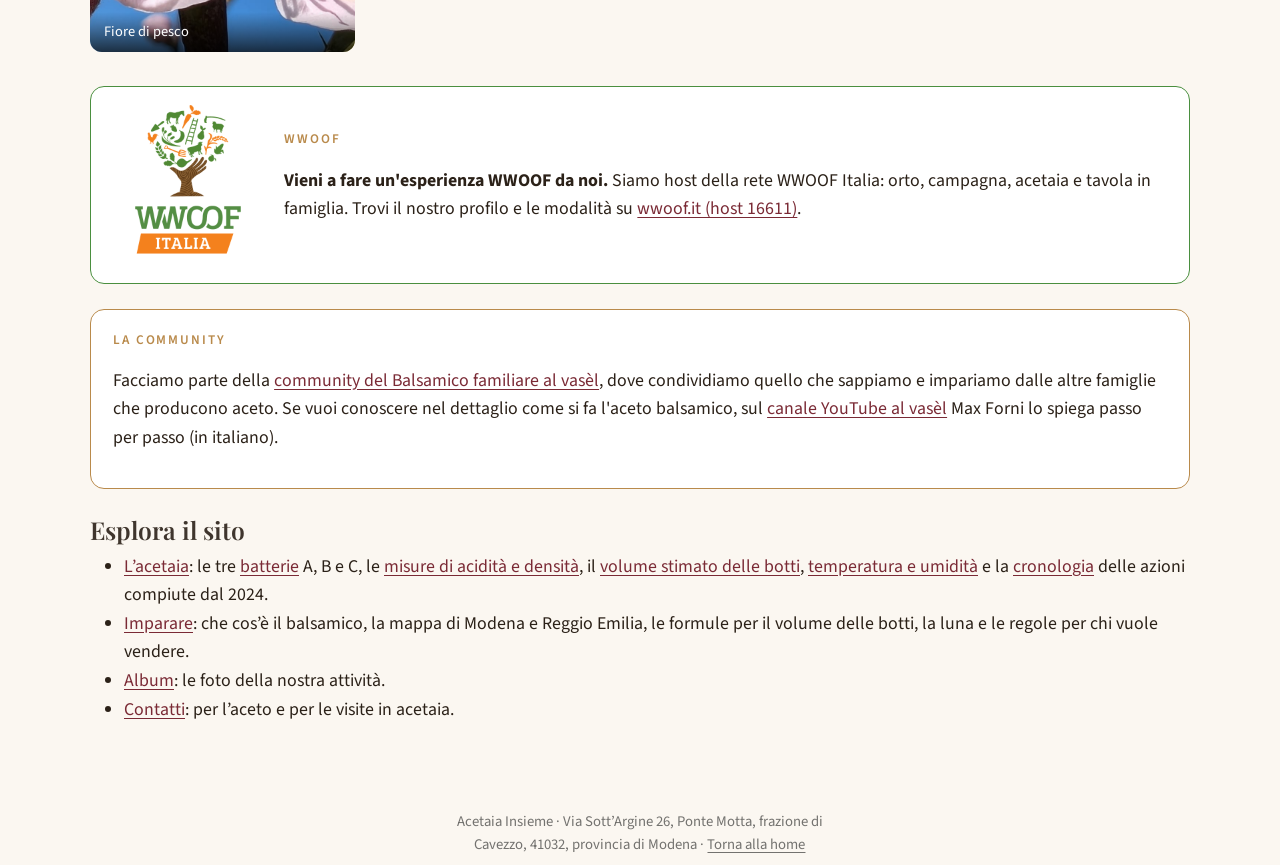
==== commit 34c32584: "Fiume Secchia nelle didascalie; rimosso il paragrafo introduttivo della famiglia Co-Authored-By: Cla" ====
--- a/docs/index.html
+++ b/docs/index.html
@@ -332,7 +332,6 @@
 </p>
 <section id="siamo-una-famiglia-allargata" class="level2">
 <h2 class="anchored" data-anchor-id="siamo-una-famiglia-allargata">Siamo una famiglia allargata</h2>
-<p>L’Acetaia Insieme nasce nel 2024 dall’iniziativa di Nara Zanoli, Leonardo Capitani e Talita da Silva Gomes. Oggi la portiamo avanti in cinque: io, Leonardo; mia moglie Erika Talita; nostro figlio Eduardo; mia madre Nara Zanoli, ora nonna di Eduardo; e l’amico Raffaele Freddi, che accompagna ogni passo della produzione. Abbiamo acquistato nel 2024 tre batterie e da allora le seguiamo con attenzione e affetto. Non siamo un’azienda: siamo persone che si ritrovano per affetto comune e per la voglia di imparare cose nuove sull’aceto balsamico.</p>
 </section>
 </div>
 <div class="l" lang="en">
@@ -341,7 +340,6 @@
 </p>
 <section id="we-are-an-extended-family" class="level2">
 <h2 class="anchored" data-anchor-id="we-are-an-extended-family">We are an extended family</h2>
-<p>Acetaia Insieme was founded in 2024 on the initiative of Nara Zanoli, Leonardo Capitani and Talita da Silva Gomes. Today there are five of us: me, Leonardo; my wife Erika Talita; our son Eduardo; my mother Nara Zanoli, now Eduardo’s grandmother; and our friend Raffaele Freddi, who accompanies every step of the production. In 2024 we bought three batteries and since then we have followed them with care and affection. We are not a company: we are people brought together by shared affection and by the wish to learn new things about balsamic vinegar.</p>
 </section>
 </div>
 <div class="l" lang="de">
@@ -350,7 +348,6 @@
 </p>
 <section id="wir-sind-eine-erweiterte-familie" class="level2">
 <h2 class="anchored" data-anchor-id="wir-sind-eine-erweiterte-familie">Wir sind eine erweiterte Familie</h2>
-<p>Die Acetaia Insieme entstand 2024 auf Initiative von Nara Zanoli, Leonardo Capitani und Talita da Silva Gomes. Heute sind wir zu fünft: ich, Leonardo; meine Frau Erika Talita; unser Sohn Eduardo; meine Mutter Nara Zanoli, jetzt Eduardos Nonna; und unser Freund Raffaele Freddi, der jeden Schritt der Produktion begleitet. 2024 haben wir drei Batterien gekauft und seitdem begleiten wir sie mit Aufmerksamkeit und Zuneigung. Wir sind kein Unternehmen: wir sind Menschen, die gemeinsame Zuneigung und die Lust verbindet, Neues über Balsamessig zu lernen.</p>
 </section>
 </div>
 <div class="l" lang="es">
@@ -359,7 +356,6 @@
 </p>
 <section id="somos-una-familia-extensa" class="level2">
 <h2 class="anchored" data-anchor-id="somos-una-familia-extensa">Somos una familia extensa</h2>
-<p>La Acetaia Insieme nace en 2024 por iniciativa de Nara Zanoli, Leonardo Capitani y Talita da Silva Gomes. Hoy la llevamos adelante entre cinco: yo, Leonardo; mi esposa Erika Talita; nuestro hijo Eduardo; mi madre Nara Zanoli, ahora abuela de Eduardo; y el amigo Raffaele Freddi, que acompaña cada paso de la producción. En 2024 compramos tres baterías y desde entonces las seguimos con atención y cariño. No somos una empresa: somos personas que se reúnen por afecto común y por las ganas de aprender cosas nuevas sobre el vinagre balsámico.</p>
 </section>
 </div>
 <div class="l" lang="fr">
@@ -368,7 +364,6 @@
 </p>
 <section id="nous-sommes-une-famille-élargie" class="level2">
 <h2 class="anchored" data-anchor-id="nous-sommes-une-famille-élargie">Nous sommes une famille élargie</h2>
-<p>L’Acetaia Insieme est née en 2024 à l’initiative de Nara Zanoli, Leonardo Capitani et Talita da Silva Gomes. Aujourd’hui, nous la faisons vivre à cinq : moi, Leonardo ; ma femme Erika Talita ; notre fils Eduardo ; ma mère Nara Zanoli, désormais grand-mère d’Eduardo ; et notre ami Raffaele Freddi, qui accompagne chaque étape de la production. Nous avons acheté trois batteries en 2024 et, depuis, nous les suivons avec attention et affection. Nous ne sommes pas une entreprise : nous sommes des personnes qui se retrouvent par affection mutuelle et par envie d’apprendre de nouvelles choses sur le vinaigre balsamique.</p>
 </section>
 </div>
 <div class="l" lang="pt">
@@ -377,7 +372,6 @@
 </p>
 <section id="somos-uma-família-ampliada" class="level2">
 <h2 class="anchored" data-anchor-id="somos-uma-família-ampliada">Somos uma família ampliada</h2>
-<p>A Acetaia Insieme nasce em 2024 por iniciativa de Nara Zanoli, Leonardo Capitani e Talita da Silva Gomes. Hoje nós a levamos adiante em cinco: eu, Leonardo; minha esposa Erika Talita; nosso filho Eduardo; minha mãe Nara Zanoli, agora avó de Eduardo; e o amigo Raffaele Freddi, que acompanha cada passo da produção. Compramos três baterias em 2024 e desde então cuidamos delas com atenção e carinho. Não somos uma empresa: somos pessoas que se reúnem por afeto comum e pela vontade de aprender coisas novas sobre o vinagre balsâmico.</p>
 </section>
 </div>
 <div class="family">
@@ -436,7 +430,7 @@
 </p>
 <section id="il-fiume-secchia-e-le-terre-a-nord-di-modena" class="level2">
 <h2 class="anchored" data-anchor-id="il-fiume-secchia-e-le-terre-a-nord-di-modena">Il fiume Secchia e le terre a nord di Modena</h2>
-<p>L’acetaia si trova in Via Sott’Argine 26 a Ponte Motta, frazione di Cavezzo, in provincia di Modena, nella pianura a nord di Modena, lungo il fiume Secchia, simbolo di queste terre. Un tempo qui c’erano paludi e acquitrini; poi le bonifiche hanno disegnato i campi, i filari e gli argini che vediamo oggi, e questa pianura è diventata uno dei centri della produzione del balsamico. Le nostre foto raccontano le stagioni del posto: il Secchia in piena a marzo, i frutteti in fiore, le api sul tarassaco.</p>
+<p>L’acetaia si trova in Via Sott’Argine 26 a Ponte Motta, frazione di Cavezzo, in provincia di Modena, nella pianura a nord di Modena, lungo il fiume Secchia, simbolo di queste terre. Un tempo qui c’erano paludi e acquitrini; poi le bonifiche hanno disegnato i campi, i filari e gli argini che vediamo oggi, e questa pianura è diventata uno dei centri della produzione del balsamico. Le nostre foto raccontano le stagioni del posto: il fiume Secchia in piena a marzo, i frutteti in fiore, le api sul tarassaco.</p>
 </section>
 </div>
 <div class="l" lang="en">
@@ -445,7 +439,7 @@
 </p>
 <section id="the-secchia-river-and-the-plain-north-of-modena" class="level2">
 <h2 class="anchored" data-anchor-id="the-secchia-river-and-the-plain-north-of-modena">The Secchia river and the plain north of Modena</h2>
-<p>The acetaia is at Via Sott’Argine 26 in Ponte Motta, a hamlet of Cavezzo, in the province of Modena, in the plain north of Modena, along the Secchia river, a symbol of this land. This used to be marsh and wetland; land reclamation then drew the fields, vine rows and embankments we see today, and the plain became one of the centres of balsamic vinegar production. Our photos follow the seasons here: the Secchia in flood in March, the orchards in bloom, the bees on dandelions.</p>
+<p>The acetaia is at Via Sott’Argine 26 in Ponte Motta, a hamlet of Cavezzo, in the province of Modena, in the plain north of Modena, along the Secchia river, a symbol of this land. This used to be marsh and wetland; land reclamation then drew the fields, vine rows and embankments we see today, and the plain became one of the centres of balsamic vinegar production. Our photos follow the seasons here: the river Secchia in flood in March, the orchards in bloom, the bees on dandelions.</p>
 </section>
 </div>
 <div class="l" lang="de">
@@ -454,7 +448,7 @@
 </p>
 <section id="der-fluss-secchia-und-die-ebene-nördlich-von-modena" class="level2">
 <h2 class="anchored" data-anchor-id="der-fluss-secchia-und-die-ebene-nördlich-von-modena">Der Fluss Secchia und die Ebene nördlich von Modena</h2>
-<p>Die Acetaia liegt in der Via Sott’Argine 26 in Ponte Motta, einem Ortsteil von Cavezzo, in der Provinz Modena, in der Ebene nördlich von Modena, am Fluss Secchia, einem Symbol dieser Gegend. Früher waren hier Sümpfe und Feuchtgebiete; die Trockenlegung hat die Felder, Rebzeilen und Deiche gezeichnet, die wir heute sehen, und die Ebene wurde zu einem der Zentren der Balsamico-Produktion. Unsere Fotos zeigen die Jahreszeiten hier: den Hochwasser führenden Secchia im März, die blühenden Obstgärten, die Bienen auf dem Löwenzahn.</p>
+<p>Die Acetaia liegt in der Via Sott’Argine 26 in Ponte Motta, einem Ortsteil von Cavezzo, in der Provinz Modena, in der Ebene nördlich von Modena, am Fluss Secchia, einem Symbol dieser Gegend. Früher waren hier Sümpfe und Feuchtgebiete; die Trockenlegung hat die Felder, Rebzeilen und Deiche gezeichnet, die wir heute sehen, und die Ebene wurde zu einem der Zentren der Balsamico-Produktion. Unsere Fotos zeigen die Jahreszeiten hier: den Fluss Secchia bei Hochwasser im März, die blühenden Obstgärten, die Bienen auf dem Löwenzahn.</p>
 </section>
 </div>
 <div class="l" lang="es">
@@ -463,7 +457,7 @@
 </p>
 <section id="el-río-secchia-y-las-tierras-al-norte-de-módena" class="level2">
 <h2 class="anchored" data-anchor-id="el-río-secchia-y-las-tierras-al-norte-de-módena">El río Secchia y las tierras al norte de Módena</h2>
-<p>La acetaia está en Via Sott’Argine 26, en Ponte Motta, pedanía de Cavezzo, provincia de Módena, en la llanura al norte de Módena, junto al río Secchia, símbolo de estas tierras. Antaño aquí había pantanos y marismas; después las obras de saneamiento dibujaron los campos, las hileras de viñas y los diques que vemos hoy, y esta llanura se convirtió en uno de los centros de producción del balsámico. Nuestras fotos cuentan las estaciones del lugar: el Secchia en crecida en marzo, los frutales en flor, las abejas sobre el diente de león.</p>
+<p>La acetaia está en Via Sott’Argine 26, en Ponte Motta, pedanía de Cavezzo, provincia de Módena, en la llanura al norte de Módena, junto al río Secchia, símbolo de estas tierras. Antaño aquí había pantanos y marismas; después las obras de saneamiento dibujaron los campos, las hileras de viñas y los diques que vemos hoy, y esta llanura se convirtió en uno de los centros de producción del balsámico. Nuestras fotos cuentan las estaciones del lugar: el río Secchia en crecida en marzo, los frutales en flor, las abejas sobre el diente de león.</p>
 </section>
 </div>
 <div class="l" lang="fr">
@@ -472,7 +466,7 @@
 </p>
 <section id="le-fleuve-secchia-et-les-terres-au-nord-de-modène" class="level2">
 <h2 class="anchored" data-anchor-id="le-fleuve-secchia-et-les-terres-au-nord-de-modène">Le fleuve Secchia et les terres au nord de Modène</h2>
-<p>L’acetaia se trouve Via Sott’Argine 26 à Ponte Motta, hameau de Cavezzo, dans la province de Modène, dans la plaine au nord de Modène, le long du fleuve Secchia, symbole de ces terres. Autrefois, il y avait ici des marais et des marécages ; puis les travaux d’assèchement ont dessiné les champs, les rangs de vigne et les digues que nous voyons aujourd’hui, et cette plaine est devenue l’un des centres de la production du balsamique. Nos photos racontent les saisons du lieu : le Secchia en crue en mars, les vergers en fleurs, les abeilles sur les pissenlits.</p>
+<p>L’acetaia se trouve Via Sott’Argine 26 à Ponte Motta, hameau de Cavezzo, dans la province de Modène, dans la plaine au nord de Modène, le long du fleuve Secchia, symbole de ces terres. Autrefois, il y avait ici des marais et des marécages ; puis les travaux d’assèchement ont dessiné les champs, les rangs de vigne et les digues que nous voyons aujourd’hui, et cette plaine est devenue l’un des centres de la production du balsamique. Nos photos racontent les saisons du lieu : le fleuve Secchia en crue en mars, les vergers en fleurs, les abeilles sur les pissenlits.</p>
 </section>
 </div>
 <div class="l" lang="pt">
@@ -481,11 +475,11 @@
 </p>
 <section id="o-rio-secchia-e-as-terras-ao-norte-de-módena" class="level2">
 <h2 class="anchored" data-anchor-id="o-rio-secchia-e-as-terras-ao-norte-de-módena">O rio Secchia e as terras ao norte de Módena</h2>
-<p>A acetaia fica na Via Sott’Argine 26, em Ponte Motta, distrito de Cavezzo, província de Módena, na planície ao norte de Módena, ao longo do rio Secchia, símbolo destas terras. Antigamente aqui havia pântanos e brejos; depois as obras de drenagem desenharam os campos, as fileiras de videiras e os diques que vemos hoje, e esta planície se tornou um dos centros da produção do balsâmico. As nossas fotos contam as estações do lugar: o Secchia em cheia em março, os pomares em flor, as abelhas no dente-de-leão.</p>
+<p>A acetaia fica na Via Sott’Argine 26, em Ponte Motta, distrito de Cavezzo, província de Módena, na planície ao norte de Módena, ao longo do rio Secchia, símbolo destas terras. Antigamente aqui havia pântanos e brejos; depois as obras de drenagem desenharam os campos, as fileiras de videiras e os diques que vemos hoje, e esta planície se tornou um dos centros da produção do balsâmico. As nossas fotos contam as estações do lugar: o rio Secchia em cheia em março, os pomares em flor, as abelhas no dente-de-leão.</p>
 </section>
 </div>
 <div class="gallery">
-  <figure class="wide figure"><img src="foto/fiume_secchia.jpg" alt="Fiume Secchia" class="figure-img"><figcaption><span class="l" lang="it">Il Secchia in piena, marzo 2025</span><span class="l" lang="en">The Secchia in flood, March 2025</span><span class="l" lang="de">Der Secchia bei Hochwasser, März 2025</span><span class="l" lang="es">El Secchia en crecida, marzo de 2025</span><span class="l" lang="fr">Le Secchia en crue, mars 2025</span><span class="l" lang="pt">O Secchia em cheia, março de 2025</span></figcaption></figure>
+  <figure class="wide figure"><img src="foto/fiume_secchia.jpg" alt="Fiume Secchia" class="figure-img"><figcaption><span class="l" lang="it">Il fiume Secchia in piena, marzo 2025</span><span class="l" lang="en">The river Secchia in flood, March 2025</span><span class="l" lang="de">Der Fluss Secchia bei Hochwasser, März 2025</span><span class="l" lang="es">El río Secchia en crecida, marzo de 2025</span><span class="l" lang="fr">Le fleuve Secchia en crue, mars 2025</span><span class="l" lang="pt">O rio Secchia em cheia, março de 2025</span></figcaption></figure>
   <figure class="figure"><img src="foto/acetaia_struttura.jpg" alt="L'acetaia vista dall'esterno" class="figure-img"><figcaption><span class="l" lang="it">L'acetaia vista dall'esterno</span><span class="l" lang="en">The acetaia from outside</span><span class="l" lang="de">Die Acetaia von außen</span><span class="l" lang="es">La acetaia vista desde fuera</span><span class="l" lang="fr">L'acetaia vue de l'extérieur</span><span class="l" lang="pt">A acetaia vista de fora</span></figcaption></figure>
   <figure class="figure"><img src="foto/batterie_1.jpg" alt="Le batterie" class="figure-img"><figcaption><span class="l" lang="it">Le batterie nel fienile</span><span class="l" lang="en">The batteries in the hayloft</span><span class="l" lang="de">Die Batterien in der Scheune</span><span class="l" lang="es">Las baterías en el pajar</span><span class="l" lang="fr">Les batteries dans la grange</span><span class="l" lang="pt">As baterias no celeiro</span></figcaption></figure>
   <figure class="tall figure"><img src="foto/fiore4.jpg" alt="Fiore di pesco" class="figure-img"><figcaption><span class="l" lang="it">Fiore di pesco</span><span class="l" lang="en">Peach blossom</span><span class="l" lang="de">Pfirsichblüte</span><span class="l" lang="es">Flor de melocotonero</span><span class="l" lang="fr">Fleur de pêcher</span><span class="l" lang="pt">Flor de pessegueiro</span></figcaption></figure>
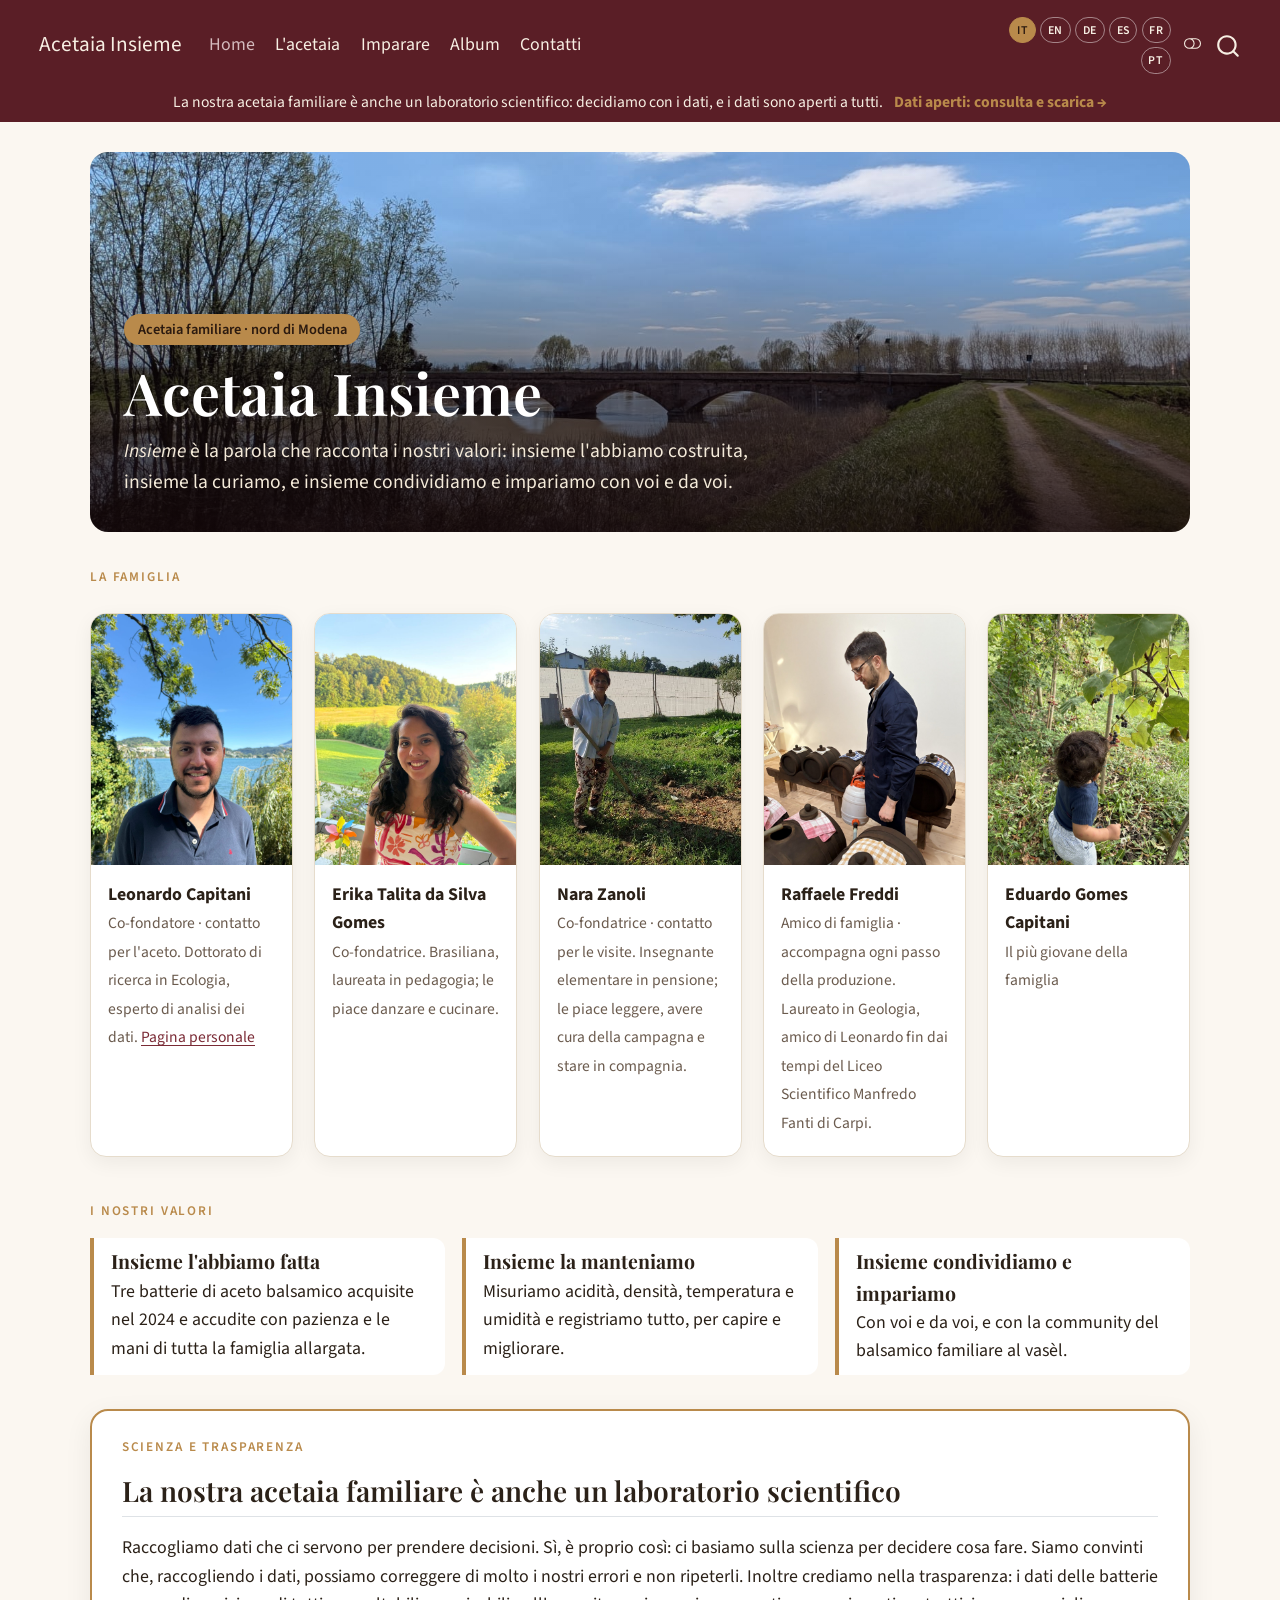
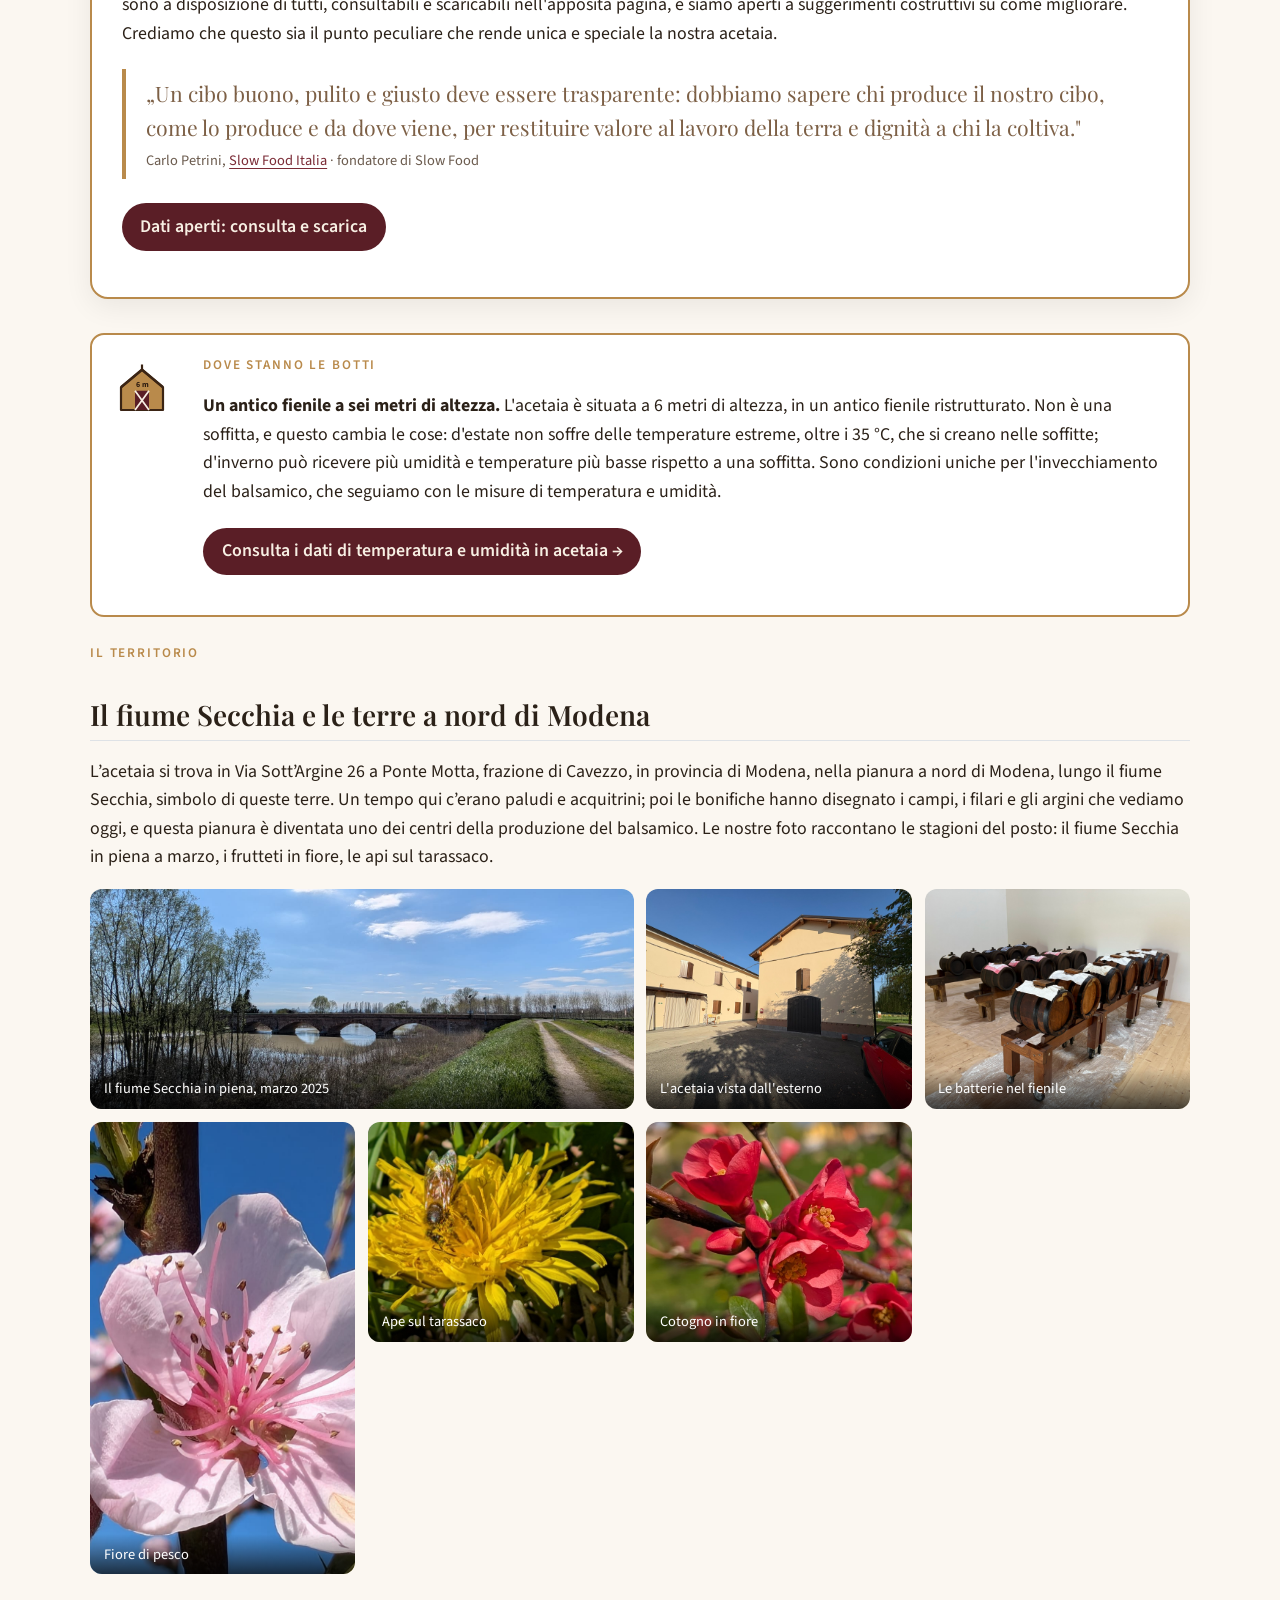
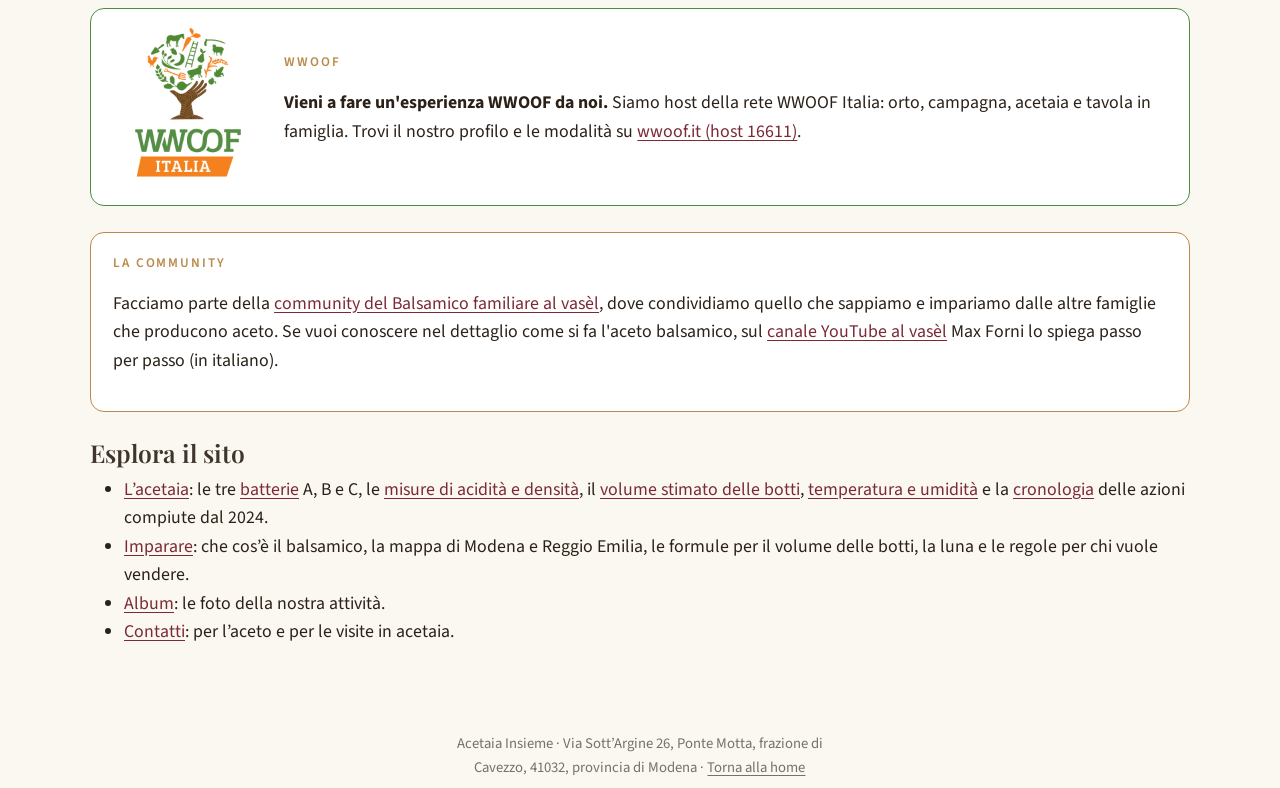
==== commit d2152ae8: "Home: rimosso il titolo della sezione famiglia Co-Authored-By: Claude Opus 5 <noreply@anthropic.com>" ====
--- a/docs/index.html
+++ b/docs/index.html
@@ -330,49 +330,31 @@
 <p class="eyebrow">
 La famiglia
 </p>
-<section id="siamo-una-famiglia-allargata" class="level2">
-<h2 class="anchored" data-anchor-id="siamo-una-famiglia-allargata">Siamo una famiglia allargata</h2>
-</section>
 </div>
 <div class="l" lang="en">
 <p class="eyebrow">
 The family
 </p>
-<section id="we-are-an-extended-family" class="level2">
-<h2 class="anchored" data-anchor-id="we-are-an-extended-family">We are an extended family</h2>
-</section>
 </div>
 <div class="l" lang="de">
 <p class="eyebrow">
 Die Familie
 </p>
-<section id="wir-sind-eine-erweiterte-familie" class="level2">
-<h2 class="anchored" data-anchor-id="wir-sind-eine-erweiterte-familie">Wir sind eine erweiterte Familie</h2>
-</section>
 </div>
 <div class="l" lang="es">
 <p class="eyebrow">
 La familia
 </p>
-<section id="somos-una-familia-extensa" class="level2">
-<h2 class="anchored" data-anchor-id="somos-una-familia-extensa">Somos una familia extensa</h2>
-</section>
 </div>
 <div class="l" lang="fr">
 <p class="eyebrow">
 La famille
 </p>
-<section id="nous-sommes-une-famille-élargie" class="level2">
-<h2 class="anchored" data-anchor-id="nous-sommes-une-famille-élargie">Nous sommes une famille élargie</h2>
-</section>
 </div>
 <div class="l" lang="pt">
 <p class="eyebrow">
 A família
 </p>
-<section id="somos-uma-família-ampliada" class="level2">
-<h2 class="anchored" data-anchor-id="somos-uma-família-ampliada">Somos uma família ampliada</h2>
-</section>
 </div>
 <div class="family">
   <div class="person"><img src="foto/leonardo_capitani.jpg" alt="Leonardo Capitani">
--- a/docs/styles.css
+++ b/docs/styles.css
@@ -168,3 +168,7 @@
 
 .values-note { background: var(--ai-card); border-left:4px solid var(--ai-accent); border-radius:0 10px 10px 0; padding:.7rem 1rem; font-size:.95rem; margin:1rem 0; }
 .tab-anchor { position: relative; top: -80px; height: 0; }
+
+.verbale { margin: 1.25rem 0; max-width: 340px; }
+.verbale img { width:100%; height:auto; border-radius:12px; border:1px solid var(--ai-line); display:block; }
+.verbale figcaption { color: var(--ai-muted); font-size:.85rem; margin-top:.4rem; }
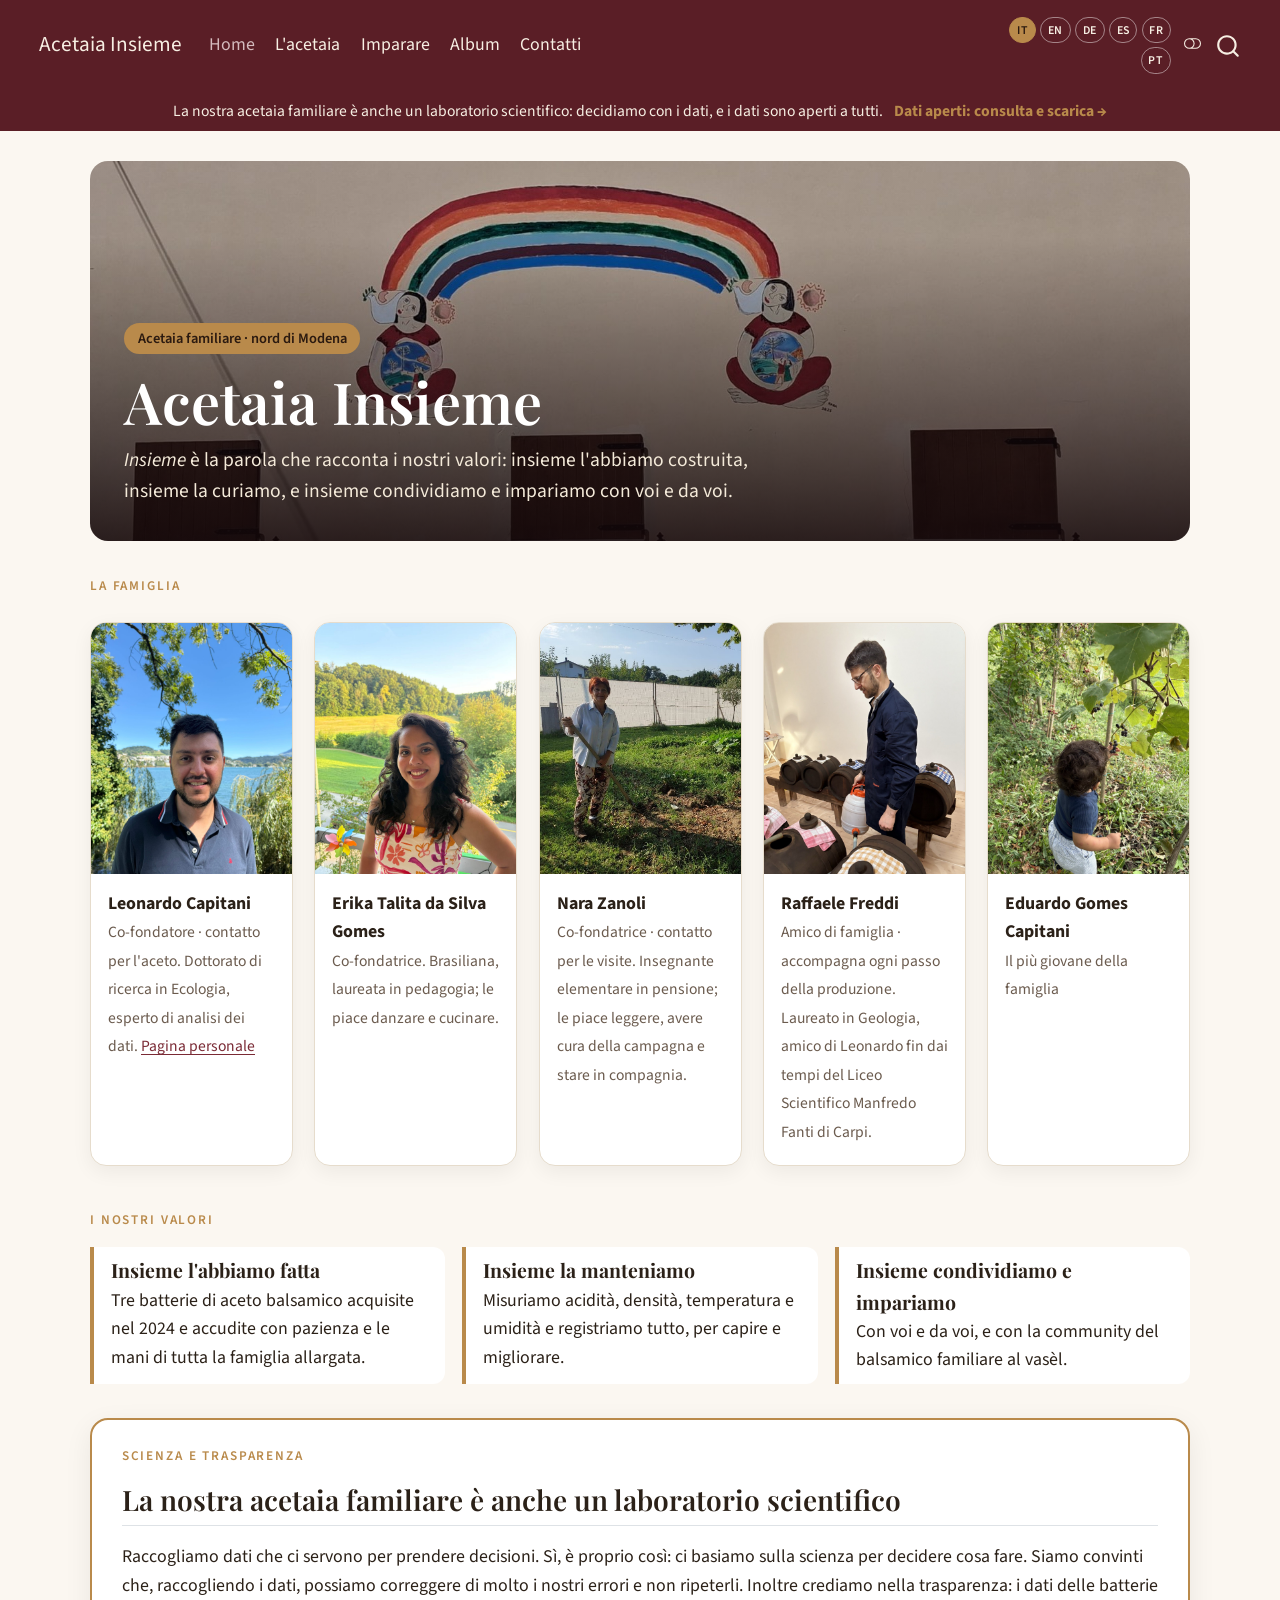
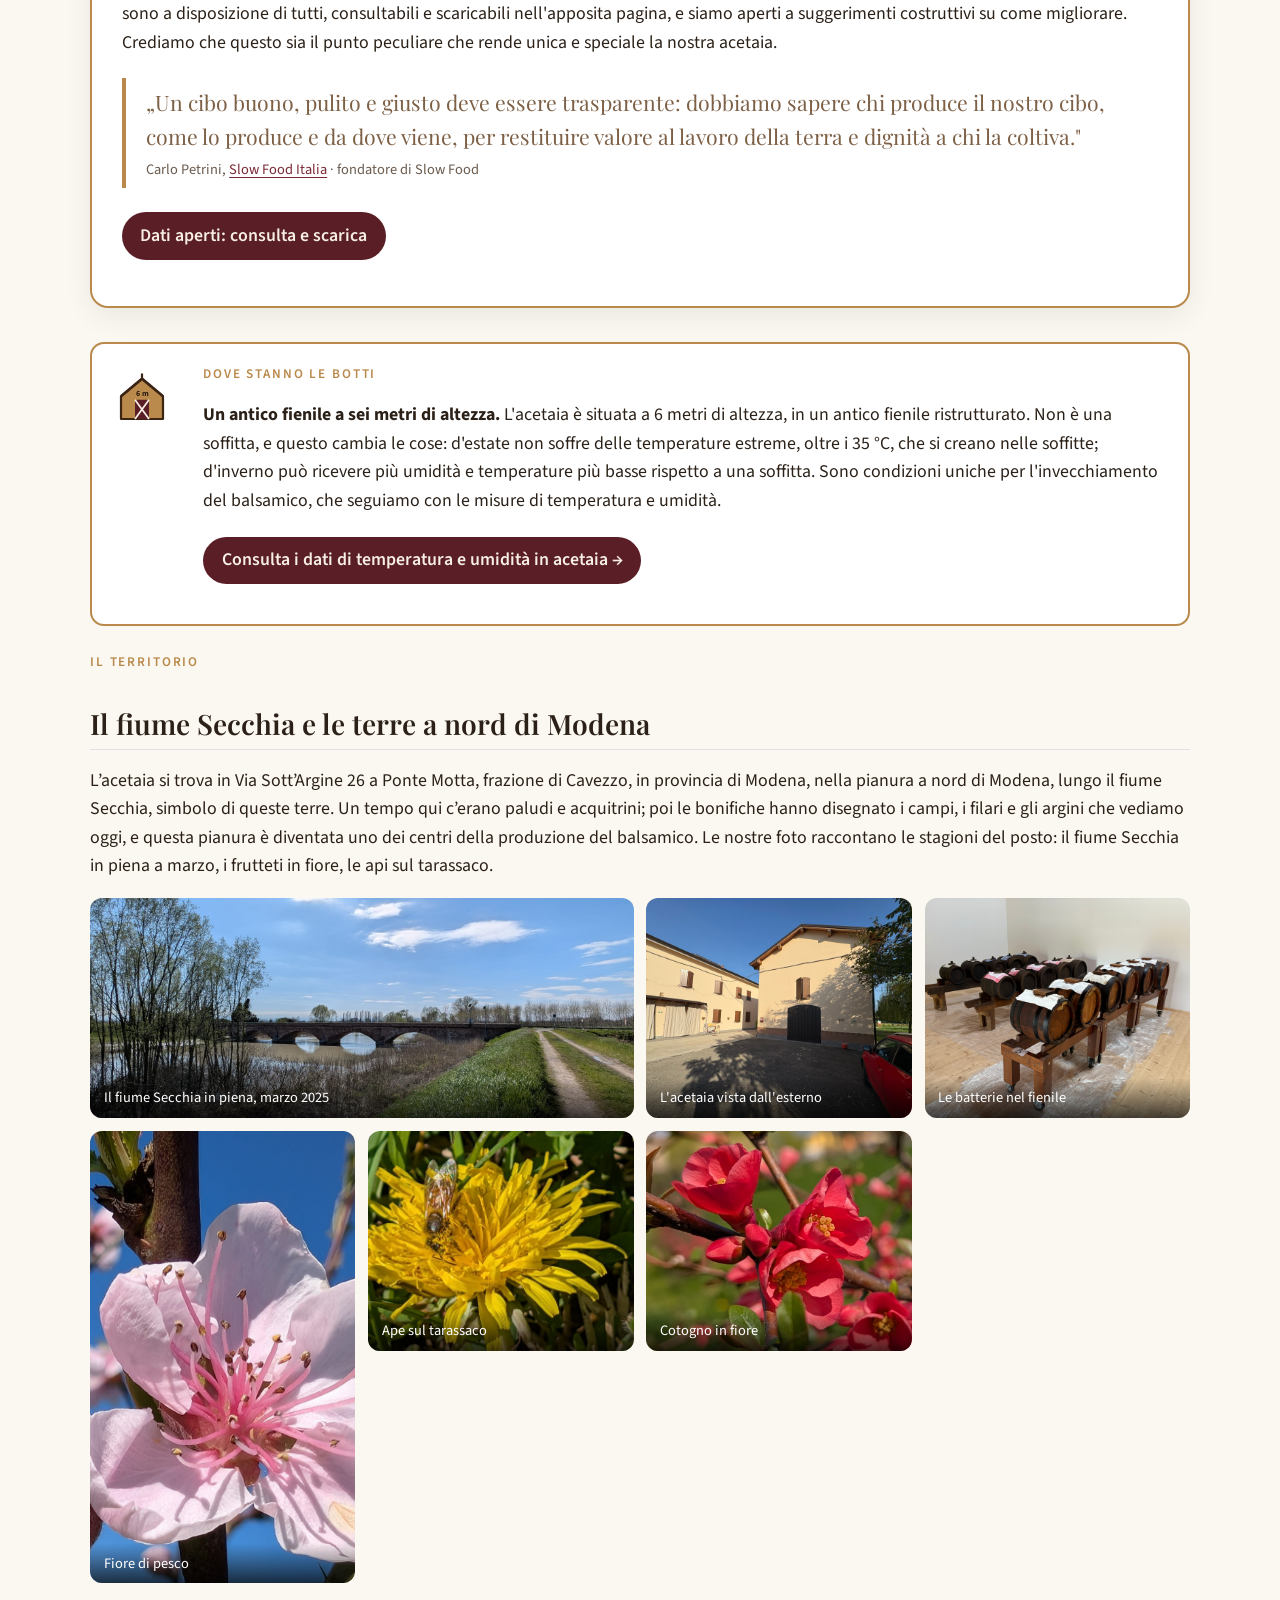
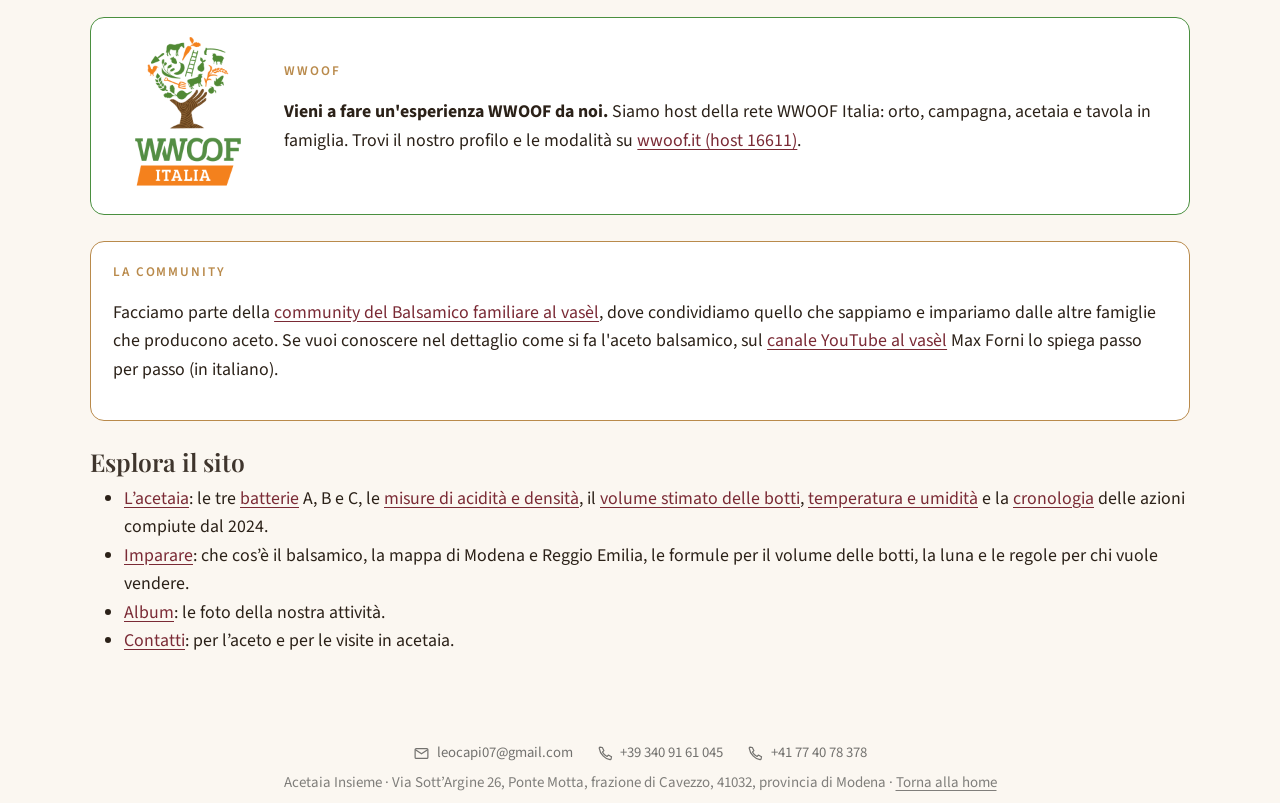
==== commit 726d4161: "Home: foto dell'acetaia nell'intestazione; contatti con icone nel pie di pagina Co-Authored-By: Clau" ====
--- a/docs/index.html
+++ b/docs/index.html
@@ -2,7 +2,7 @@
 <html xmlns="http://www.w3.org/1999/xhtml" lang="it" xml:lang="it"><head>
 
 <meta charset="utf-8">
-<meta name="generator" content="quarto-1.9.37">
+<meta name="generator" content="quarto-1.10.18">
 
 <meta name="viewport" content="width=device-width, initial-scale=1.0, user-scalable=yes">
 
@@ -12,10 +12,13 @@
 /* Default styles provided by pandoc.
 ** See https://pandoc.org/MANUAL.html#variables-for-html for config info.
 */
-code{white-space: pre-wrap;}
 span.smallcaps{font-variant: small-caps;}
-div.columns{display: flex; gap: min(4vw, 1.5em);}
-div.column{flex: auto; overflow-x: auto;}
+div.columns{display: flex; gap: 1.5em;}
+div.column{flex: auto;}
+@media screen {
+div.columns{gap: min(4vw, 1.5em);}
+div.column{overflow-x: auto;}
+}
 div.hanging-indent{margin-left: 1.5em; text-indent: -1.5em;}
 ul.task-list{list-style: none;}
 ul.task-list li input[type="checkbox"] {
@@ -39,14 +42,14 @@
 <script src="site_libs/quarto-html/tippy.umd.min.js"></script>
 <script src="site_libs/quarto-html/anchor.min.js"></script>
 <link href="site_libs/quarto-html/tippy.css" rel="stylesheet">
-<link href="site_libs/quarto-html/quarto-syntax-highlighting-7f8f88aac4f3542376d5c11b86a4c14d.css" rel="stylesheet" class="quarto-color-scheme" id="quarto-text-highlighting-styles">
-<link href="site_libs/quarto-html/quarto-syntax-highlighting-dark-d0ae9245876894da5ac7e18953ecc5cc.css" rel="stylesheet" class="quarto-color-scheme quarto-color-alternate" id="quarto-text-highlighting-styles">
-<link href="site_libs/quarto-html/quarto-syntax-highlighting-7f8f88aac4f3542376d5c11b86a4c14d.css" rel="stylesheet" class="quarto-color-scheme-extra" id="quarto-text-highlighting-styles">
+<link href="site_libs/quarto-html/quarto-syntax-highlighting-64a204ab8560d761af7679ceaba22944.css" rel="stylesheet" class="quarto-color-scheme" id="quarto-text-highlighting-styles">
+<link href="site_libs/quarto-html/quarto-syntax-highlighting-dark-b85bc7c33db8c58e0ec93c3465666fed.css" rel="stylesheet" class="quarto-color-scheme quarto-color-alternate" id="quarto-text-highlighting-styles">
+<link href="site_libs/quarto-html/quarto-syntax-highlighting-64a204ab8560d761af7679ceaba22944.css" rel="stylesheet" class="quarto-color-scheme-extra" id="quarto-text-highlighting-styles">
 <script src="site_libs/bootstrap/bootstrap.min.js"></script>
 <link href="site_libs/bootstrap/bootstrap-icons.css" rel="stylesheet">
-<link href="site_libs/bootstrap/bootstrap-b0b713398c16eebc783a83b84c679610.min.css" rel="stylesheet" append-hash="true" class="quarto-color-scheme" id="quarto-bootstrap" data-mode="light">
-<link href="site_libs/bootstrap/bootstrap-dark-c8d57bfc582a5a40e3d63f58921909d7.min.css" rel="stylesheet" append-hash="true" class="quarto-color-scheme quarto-color-alternate" id="quarto-bootstrap" data-mode="dark">
-<link href="site_libs/bootstrap/bootstrap-b0b713398c16eebc783a83b84c679610.min.css" rel="stylesheet" append-hash="true" class="quarto-color-scheme-extra" id="quarto-bootstrap" data-mode="light">
+<link href="site_libs/bootstrap/bootstrap-2bea727b90382c11f6d861f7f147ed62.min.css" rel="stylesheet" append-hash="true" class="quarto-color-scheme" id="quarto-bootstrap" data-mode="light">
+<link href="site_libs/bootstrap/bootstrap-dark-ac6c698bd94b7bc61811b1f618297ba7.min.css" rel="stylesheet" append-hash="true" class="quarto-color-scheme quarto-color-alternate" id="quarto-bootstrap" data-mode="dark">
+<link href="site_libs/bootstrap/bootstrap-2bea727b90382c11f6d861f7f147ed62.min.css" rel="stylesheet" append-hash="true" class="quarto-color-scheme-extra" id="quarto-bootstrap" data-mode="light">
 <script id="quarto-search-options" type="application/json">{
   "location": "navbar",
   "copy-button": false,
@@ -966,7 +969,12 @@
       &nbsp;
     </div>   
     <div class="nav-footer-center">
-<p>Acetaia Insieme · Via Sott’Argine 26, Ponte Motta, frazione di Cavezzo, 41032, provincia di Modena · <a href="index.html"><span class="l" lang="it">Torna alla home</span><span class="l" lang="en">Back to home</span><span class="l" lang="de">Zurück zur Startseite</span><span class="l" lang="es">Volver al inicio</span><span class="l" lang="fr">Retour à l’accueil</span><span class="l" lang="pt">Voltar ao início</span></a></p>
+<div class="footer-contact">
+<a href="mailto:leocapi07@gmail.com"><svg class="fi" viewbox="0 0 24 24" aria-hidden="true"><path d="M3 6.5A1.5 1.5 0 0 1 4.5 5h15A1.5 1.5 0 0 1 21 6.5v11A1.5 1.5 0 0 1 19.5 19h-15A1.5 1.5 0 0 1 3 17.5z"></path><path d="m4 7 8 5.5L20 7"></path></svg>leocapi07@gmail.com</a><a href="tel:+393409161045"><svg class="fi" viewbox="0 0 24 24" aria-hidden="true"><path d="M7.5 3.5 9.8 8l-2 1.8a13 13 0 0 0 6.4 6.4l1.8-2 4.5 2.3-.6 3a1.4 1.4 0 0 1-1.6 1.1C11.4 19.7 4.3 12.6 3.2 4.7A1.4 1.4 0 0 1 4.3 3z"></path></svg>+39 340 91 61 045</a><a href="tel:+41774078378"><svg class="fi" viewbox="0 0 24 24" aria-hidden="true"><path d="M7.5 3.5 9.8 8l-2 1.8a13 13 0 0 0 6.4 6.4l1.8-2 4.5 2.3-.6 3a1.4 1.4 0 0 1-1.6 1.1C11.4 19.7 4.3 12.6 3.2 4.7A1.4 1.4 0 0 1 4.3 3z"></path></svg>+41 77 40 78 378</a>
+</div>
+<div class="footer-addr">
+Acetaia Insieme · Via Sott’Argine 26, Ponte Motta, frazione di Cavezzo, 41032, provincia di Modena · <a href="index.html"><span class="l" lang="it">Torna alla home</span><span class="l" lang="en">Back to home</span><span class="l" lang="de">Zurück zur Startseite</span><span class="l" lang="es">Volver al inicio</span><span class="l" lang="fr">Retour à l’accueil</span><span class="l" lang="pt">Voltar ao início</span></a>
+</div>
 </div>
     <div class="nav-footer-right">
       &nbsp;
--- a/docs/site_libs/quarto-html/quarto-syntax-highlighting-64a204ab8560d761af7679ceaba22944.css
+++ b/docs/site_libs/quarto-html/quarto-syntax-highlighting-64a204ab8560d761af7679ceaba22944.css
@@ -0,0 +1,236 @@
+/* quarto syntax highlight colors */
+:root {
+  --quarto-hl-ot-color: #003B4F;
+  --quarto-hl-at-color: #657422;
+  --quarto-hl-ss-color: #20794D;
+  --quarto-hl-an-color: #5E5E5E;
+  --quarto-hl-fu-color: #4758AB;
+  --quarto-hl-st-color: #20794D;
+  --quarto-hl-cf-color: #003B4F;
+  --quarto-hl-op-color: #5E5E5E;
+  --quarto-hl-er-color: #AD0000;
+  --quarto-hl-bn-color: #AD0000;
+  --quarto-hl-al-color: #AD0000;
+  --quarto-hl-va-color: #111111;
+  --quarto-hl-bu-color: inherit;
+  --quarto-hl-ex-color: inherit;
+  --quarto-hl-pp-color: #AD0000;
+  --quarto-hl-in-color: #5E5E5E;
+  --quarto-hl-vs-color: #20794D;
+  --quarto-hl-wa-color: #5E5E5E;
+  --quarto-hl-do-color: #5E5E5E;
+  --quarto-hl-im-color: #00769E;
+  --quarto-hl-ch-color: #20794D;
+  --quarto-hl-dt-color: #AD0000;
+  --quarto-hl-fl-color: #AD0000;
+  --quarto-hl-co-color: #5E5E5E;
+  --quarto-hl-cv-color: #5E5E5E;
+  --quarto-hl-cn-color: #8f5902;
+  --quarto-hl-sc-color: #5E5E5E;
+  --quarto-hl-dv-color: #AD0000;
+  --quarto-hl-kw-color: #003B4F;
+}
+
+/* other quarto variables */
+:root {
+  --quarto-font-monospace: SFMono-Regular, Menlo, Monaco, Consolas, "Liberation Mono", "Courier New", monospace;
+}
+
+/* syntax highlight based on Pandoc's rules */
+pre > code.sourceCode > span {
+  color: #003B4F;
+}
+
+code.sourceCode > span {
+  color: #003B4F;
+}
+
+div.sourceCode,
+div.sourceCode pre.sourceCode {
+  color: #003B4F;
+}
+
+/* Normal */
+code span {
+  color: #003B4F;
+}
+
+/* Alert */
+code span.al {
+  color: #AD0000;
+  font-style: inherit;
+}
+
+/* Annotation */
+code span.an {
+  color: #5E5E5E;
+  font-style: inherit;
+}
+
+/* Attribute */
+code span.at {
+  color: #657422;
+  font-style: inherit;
+}
+
+/* BaseN */
+code span.bn {
+  color: #AD0000;
+  font-style: inherit;
+}
+
+/* BuiltIn */
+code span.bu {
+  font-style: inherit;
+}
+
+/* ControlFlow */
+code span.cf {
+  color: #003B4F;
+  font-weight: bold;
+  font-style: inherit;
+}
+
+/* Char */
+code span.ch {
+  color: #20794D;
+  font-style: inherit;
+}
+
+/* Constant */
+code span.cn {
+  color: #8f5902;
+  font-style: inherit;
+}
+
+/* Comment */
+code span.co {
+  color: #5E5E5E;
+  font-style: inherit;
+}
+
+/* CommentVar */
+code span.cv {
+  color: #5E5E5E;
+  font-style: italic;
+}
+
+/* Documentation */
+code span.do {
+  color: #5E5E5E;
+  font-style: italic;
+}
+
+/* DataType */
+code span.dt {
+  color: #AD0000;
+  font-style: inherit;
+}
+
+/* DecVal */
+code span.dv {
+  color: #AD0000;
+  font-style: inherit;
+}
+
+/* Error */
+code span.er {
+  color: #AD0000;
+  font-style: inherit;
+}
+
+/* Extension */
+code span.ex {
+  font-style: inherit;
+}
+
+/* Float */
+code span.fl {
+  color: #AD0000;
+  font-style: inherit;
+}
+
+/* Function */
+code span.fu {
+  color: #4758AB;
+  font-style: inherit;
+}
+
+/* Import */
+code span.im {
+  color: #00769E;
+  font-style: inherit;
+}
+
+/* Information */
+code span.in {
+  color: #5E5E5E;
+  font-style: inherit;
+}
+
+/* Keyword */
+code span.kw {
+  color: #003B4F;
+  font-weight: bold;
+  font-style: inherit;
+}
+
+/* Operator */
+code span.op {
+  color: #5E5E5E;
+  font-style: inherit;
+}
+
+/* Other */
+code span.ot {
+  color: #003B4F;
+  font-style: inherit;
+}
+
+/* Preprocessor */
+code span.pp {
+  color: #AD0000;
+  font-style: inherit;
+}
+
+/* SpecialChar */
+code span.sc {
+  color: #5E5E5E;
+  font-style: inherit;
+}
+
+/* SpecialString */
+code span.ss {
+  color: #20794D;
+  font-style: inherit;
+}
+
+/* String */
+code span.st {
+  color: #20794D;
+  font-style: inherit;
+}
+
+/* Variable */
+code span.va {
+  color: #111111;
+  font-style: inherit;
+}
+
+/* VerbatimString */
+code span.vs {
+  color: #20794D;
+  font-style: inherit;
+}
+
+/* Warning */
+code span.wa {
+  color: #5E5E5E;
+  font-style: italic;
+}
+
+.prevent-inlining {
+  content: "</";
+}
+
+/*# sourceMappingURL=9d8d5bb603a83b8298b89080a598c93b.css.map */
--- a/docs/site_libs/quarto-html/quarto-syntax-highlighting-dark-b85bc7c33db8c58e0ec93c3465666fed.css
+++ b/docs/site_libs/quarto-html/quarto-syntax-highlighting-dark-b85bc7c33db8c58e0ec93c3465666fed.css
@@ -0,0 +1,219 @@
+/* quarto syntax highlight colors */
+:root {
+  --quarto-hl-al-color: #f07178;
+  --quarto-hl-an-color: #d4d0ab;
+  --quarto-hl-at-color: #00e0e0;
+  --quarto-hl-bn-color: #d4d0ab;
+  --quarto-hl-bu-color: #abe338;
+  --quarto-hl-ch-color: #abe338;
+  --quarto-hl-co-color: #f8f8f2;
+  --quarto-hl-cv-color: #ffd700;
+  --quarto-hl-cn-color: #ffd700;
+  --quarto-hl-cf-color: #ffa07a;
+  --quarto-hl-dt-color: #ffa07a;
+  --quarto-hl-dv-color: #d4d0ab;
+  --quarto-hl-do-color: #f8f8f2;
+  --quarto-hl-er-color: #f07178;
+  --quarto-hl-ex-color: #00e0e0;
+  --quarto-hl-fl-color: #d4d0ab;
+  --quarto-hl-fu-color: #ffa07a;
+  --quarto-hl-im-color: #abe338;
+  --quarto-hl-in-color: #d4d0ab;
+  --quarto-hl-kw-color: #ffa07a;
+  --quarto-hl-op-color: #ffa07a;
+  --quarto-hl-ot-color: #00e0e0;
+  --quarto-hl-pp-color: #dcc6e0;
+  --quarto-hl-re-color: #00e0e0;
+  --quarto-hl-sc-color: #abe338;
+  --quarto-hl-ss-color: #abe338;
+  --quarto-hl-st-color: #abe338;
+  --quarto-hl-va-color: #00e0e0;
+  --quarto-hl-vs-color: #abe338;
+  --quarto-hl-wa-color: #dcc6e0;
+}
+
+/* other quarto variables */
+:root {
+  --quarto-font-monospace: SFMono-Regular, Menlo, Monaco, Consolas, "Liberation Mono", "Courier New", monospace;
+}
+
+/* syntax highlight based on Pandoc's rules */
+pre > code.sourceCode > span {
+  color: #f8f8f2;
+}
+
+code.sourceCode > span {
+  color: #f8f8f2;
+}
+
+div.sourceCode,
+div.sourceCode pre.sourceCode {
+  color: #f8f8f2;
+}
+
+/* Normal */
+code span {
+  color: #f8f8f2;
+}
+
+/* Alert */
+code span.al {
+  color: #f07178;
+}
+
+/* Annotation */
+code span.an {
+  color: #d4d0ab;
+}
+
+/* Attribute */
+code span.at {
+  color: #00e0e0;
+}
+
+/* BaseN */
+code span.bn {
+  color: #d4d0ab;
+}
+
+/* BuiltIn */
+code span.bu {
+  color: #abe338;
+}
+
+/* ControlFlow */
+code span.cf {
+  font-weight: bold;
+  color: #ffa07a;
+}
+
+/* Char */
+code span.ch {
+  color: #abe338;
+}
+
+/* Constant */
+code span.cn {
+  color: #ffd700;
+}
+
+/* Comment */
+code span.co {
+  font-style: italic;
+  color: #f8f8f2;
+}
+
+/* CommentVar */
+code span.cv {
+  color: #ffd700;
+}
+
+/* Documentation */
+code span.do {
+  color: #f8f8f2;
+}
+
+/* DataType */
+code span.dt {
+  color: #ffa07a;
+}
+
+/* DecVal */
+code span.dv {
+  color: #d4d0ab;
+}
+
+/* Error */
+code span.er {
+  color: #f07178;
+  text-decoration: underline;
+}
+
+/* Extension */
+code span.ex {
+  font-weight: bold;
+  color: #00e0e0;
+}
+
+/* Float */
+code span.fl {
+  color: #d4d0ab;
+}
+
+/* Function */
+code span.fu {
+  color: #ffa07a;
+}
+
+/* Import */
+code span.im {
+  color: #abe338;
+}
+
+/* Information */
+code span.in {
+  color: #d4d0ab;
+}
+
+/* Keyword */
+code span.kw {
+  font-weight: bold;
+  color: #ffa07a;
+}
+
+/* Operator */
+code span.op {
+  color: #ffa07a;
+}
+
+/* Other */
+code span.ot {
+  color: #00e0e0;
+}
+
+/* Preprocessor */
+code span.pp {
+  color: #dcc6e0;
+}
+
+/* RegionMarker */
+code span.re {
+  background-color: #f8f8f2;
+  color: #00e0e0;
+}
+
+/* SpecialChar */
+code span.sc {
+  color: #abe338;
+}
+
+/* SpecialString */
+code span.ss {
+  color: #abe338;
+}
+
+/* String */
+code span.st {
+  color: #abe338;
+}
+
+/* Variable */
+code span.va {
+  color: #00e0e0;
+}
+
+/* VerbatimString */
+code span.vs {
+  color: #abe338;
+}
+
+/* Warning */
+code span.wa {
+  color: #dcc6e0;
+}
+
+.prevent-inlining {
+  content: "</";
+}
+
+/*# sourceMappingURL=4ed8f1090dec6531da29ab00902aa718.css.map */
--- a/docs/site_libs/quarto-html/quarto-syntax-highlighting-64a204ab8560d761af7679ceaba22944.css
+++ b/docs/site_libs/quarto-html/quarto-syntax-highlighting-64a204ab8560d761af7679ceaba22944.css
@@ -0,0 +1,236 @@
+/* quarto syntax highlight colors */
+:root {
+  --quarto-hl-ot-color: #003B4F;
+  --quarto-hl-at-color: #657422;
+  --quarto-hl-ss-color: #20794D;
+  --quarto-hl-an-color: #5E5E5E;
+  --quarto-hl-fu-color: #4758AB;
+  --quarto-hl-st-color: #20794D;
+  --quarto-hl-cf-color: #003B4F;
+  --quarto-hl-op-color: #5E5E5E;
+  --quarto-hl-er-color: #AD0000;
+  --quarto-hl-bn-color: #AD0000;
+  --quarto-hl-al-color: #AD0000;
+  --quarto-hl-va-color: #111111;
+  --quarto-hl-bu-color: inherit;
+  --quarto-hl-ex-color: inherit;
+  --quarto-hl-pp-color: #AD0000;
+  --quarto-hl-in-color: #5E5E5E;
+  --quarto-hl-vs-color: #20794D;
+  --quarto-hl-wa-color: #5E5E5E;
+  --quarto-hl-do-color: #5E5E5E;
+  --quarto-hl-im-color: #00769E;
+  --quarto-hl-ch-color: #20794D;
+  --quarto-hl-dt-color: #AD0000;
+  --quarto-hl-fl-color: #AD0000;
+  --quarto-hl-co-color: #5E5E5E;
+  --quarto-hl-cv-color: #5E5E5E;
+  --quarto-hl-cn-color: #8f5902;
+  --quarto-hl-sc-color: #5E5E5E;
+  --quarto-hl-dv-color: #AD0000;
+  --quarto-hl-kw-color: #003B4F;
+}
+
+/* other quarto variables */
+:root {
+  --quarto-font-monospace: SFMono-Regular, Menlo, Monaco, Consolas, "Liberation Mono", "Courier New", monospace;
+}
+
+/* syntax highlight based on Pandoc's rules */
+pre > code.sourceCode > span {
+  color: #003B4F;
+}
+
+code.sourceCode > span {
+  color: #003B4F;
+}
+
+div.sourceCode,
+div.sourceCode pre.sourceCode {
+  color: #003B4F;
+}
+
+/* Normal */
+code span {
+  color: #003B4F;
+}
+
+/* Alert */
+code span.al {
+  color: #AD0000;
+  font-style: inherit;
+}
+
+/* Annotation */
+code span.an {
+  color: #5E5E5E;
+  font-style: inherit;
+}
+
+/* Attribute */
+code span.at {
+  color: #657422;
+  font-style: inherit;
+}
+
+/* BaseN */
+code span.bn {
+  color: #AD0000;
+  font-style: inherit;
+}
+
+/* BuiltIn */
+code span.bu {
+  font-style: inherit;
+}
+
+/* ControlFlow */
+code span.cf {
+  color: #003B4F;
+  font-weight: bold;
+  font-style: inherit;
+}
+
+/* Char */
+code span.ch {
+  color: #20794D;
+  font-style: inherit;
+}
+
+/* Constant */
+code span.cn {
+  color: #8f5902;
+  font-style: inherit;
+}
+
+/* Comment */
+code span.co {
+  color: #5E5E5E;
+  font-style: inherit;
+}
+
+/* CommentVar */
+code span.cv {
+  color: #5E5E5E;
+  font-style: italic;
+}
+
+/* Documentation */
+code span.do {
+  color: #5E5E5E;
+  font-style: italic;
+}
+
+/* DataType */
+code span.dt {
+  color: #AD0000;
+  font-style: inherit;
+}
+
+/* DecVal */
+code span.dv {
+  color: #AD0000;
+  font-style: inherit;
+}
+
+/* Error */
+code span.er {
+  color: #AD0000;
+  font-style: inherit;
+}
+
+/* Extension */
+code span.ex {
+  font-style: inherit;
+}
+
+/* Float */
+code span.fl {
+  color: #AD0000;
+  font-style: inherit;
+}
+
+/* Function */
+code span.fu {
+  color: #4758AB;
+  font-style: inherit;
+}
+
+/* Import */
+code span.im {
+  color: #00769E;
+  font-style: inherit;
+}
+
+/* Information */
+code span.in {
+  color: #5E5E5E;
+  font-style: inherit;
+}
+
+/* Keyword */
+code span.kw {
+  color: #003B4F;
+  font-weight: bold;
+  font-style: inherit;
+}
+
+/* Operator */
+code span.op {
+  color: #5E5E5E;
+  font-style: inherit;
+}
+
+/* Other */
+code span.ot {
+  color: #003B4F;
+  font-style: inherit;
+}
+
+/* Preprocessor */
+code span.pp {
+  color: #AD0000;
+  font-style: inherit;
+}
+
+/* SpecialChar */
+code span.sc {
+  color: #5E5E5E;
+  font-style: inherit;
+}
+
+/* SpecialString */
+code span.ss {
+  color: #20794D;
+  font-style: inherit;
+}
+
+/* String */
+code span.st {
+  color: #20794D;
+  font-style: inherit;
+}
+
+/* Variable */
+code span.va {
+  color: #111111;
+  font-style: inherit;
+}
+
+/* VerbatimString */
+code span.vs {
+  color: #20794D;
+  font-style: inherit;
+}
+
+/* Warning */
+code span.wa {
+  color: #5E5E5E;
+  font-style: italic;
+}
+
+.prevent-inlining {
+  content: "</";
+}
+
+/*# sourceMappingURL=9d8d5bb603a83b8298b89080a598c93b.css.map */
--- a/docs/styles.css
+++ b/docs/styles.css
@@ -23,7 +23,7 @@
 
 /* hero */
 .hero { position: relative; border-radius: 18px; overflow: hidden; min-height: 380px; display:flex; align-items:flex-end; margin: 0 0 2rem; color:#fff;
-  background: linear-gradient(180deg, rgba(20,8,10,.05) 20%, rgba(20,8,10,.85) 100%), url(foto/fiume_secchia.jpg) center/cover; }
+  background: linear-gradient(180deg, rgba(20,8,10,.05) 20%, rgba(20,8,10,.85) 100%), url(foto/acetaia_arcobaleno.jpg) center 42%/cover; }
 .hero .inner { padding: 2rem; max-width: 720px; }
 .hero h1 { color:#fff; font-size: clamp(2rem, 5vw, 3.4rem); margin:0 0 .5rem; }
 .hero p { font-size: 1.15rem; margin: 0; color:#f4ead9; }
@@ -172,3 +172,13 @@
 .verbale { margin: 1.25rem 0; max-width: 340px; }
 .verbale img { width:100%; height:auto; border-radius:12px; border:1px solid var(--ai-line); display:block; }
 .verbale figcaption { color: var(--ai-muted); font-size:.85rem; margin-top:.4rem; }
+
+/* footer contacts */
+.footer-contact { display:flex; flex-wrap:wrap; gap:.4rem 1.4rem; justify-content:center; align-items:center; margin-bottom:.35rem; font-weight:600; }
+.footer-contact a { display:inline-flex; align-items:center; gap:.4rem; text-decoration:none; }
+.footer-contact a:hover { text-decoration:underline; }
+.fi { width:17px; height:17px; flex:none; fill:none; stroke:currentColor; stroke-width:1.7; stroke-linecap:round; stroke-linejoin:round; }
+.footer-addr { font-size:.88rem; opacity:.9; }
+.nav-footer { align-items: center; }
+.nav-footer-center { flex: 1 1 auto; max-width: none; text-align: center; }
+.nav-footer-left, .nav-footer-right { flex: 0 0 auto; }
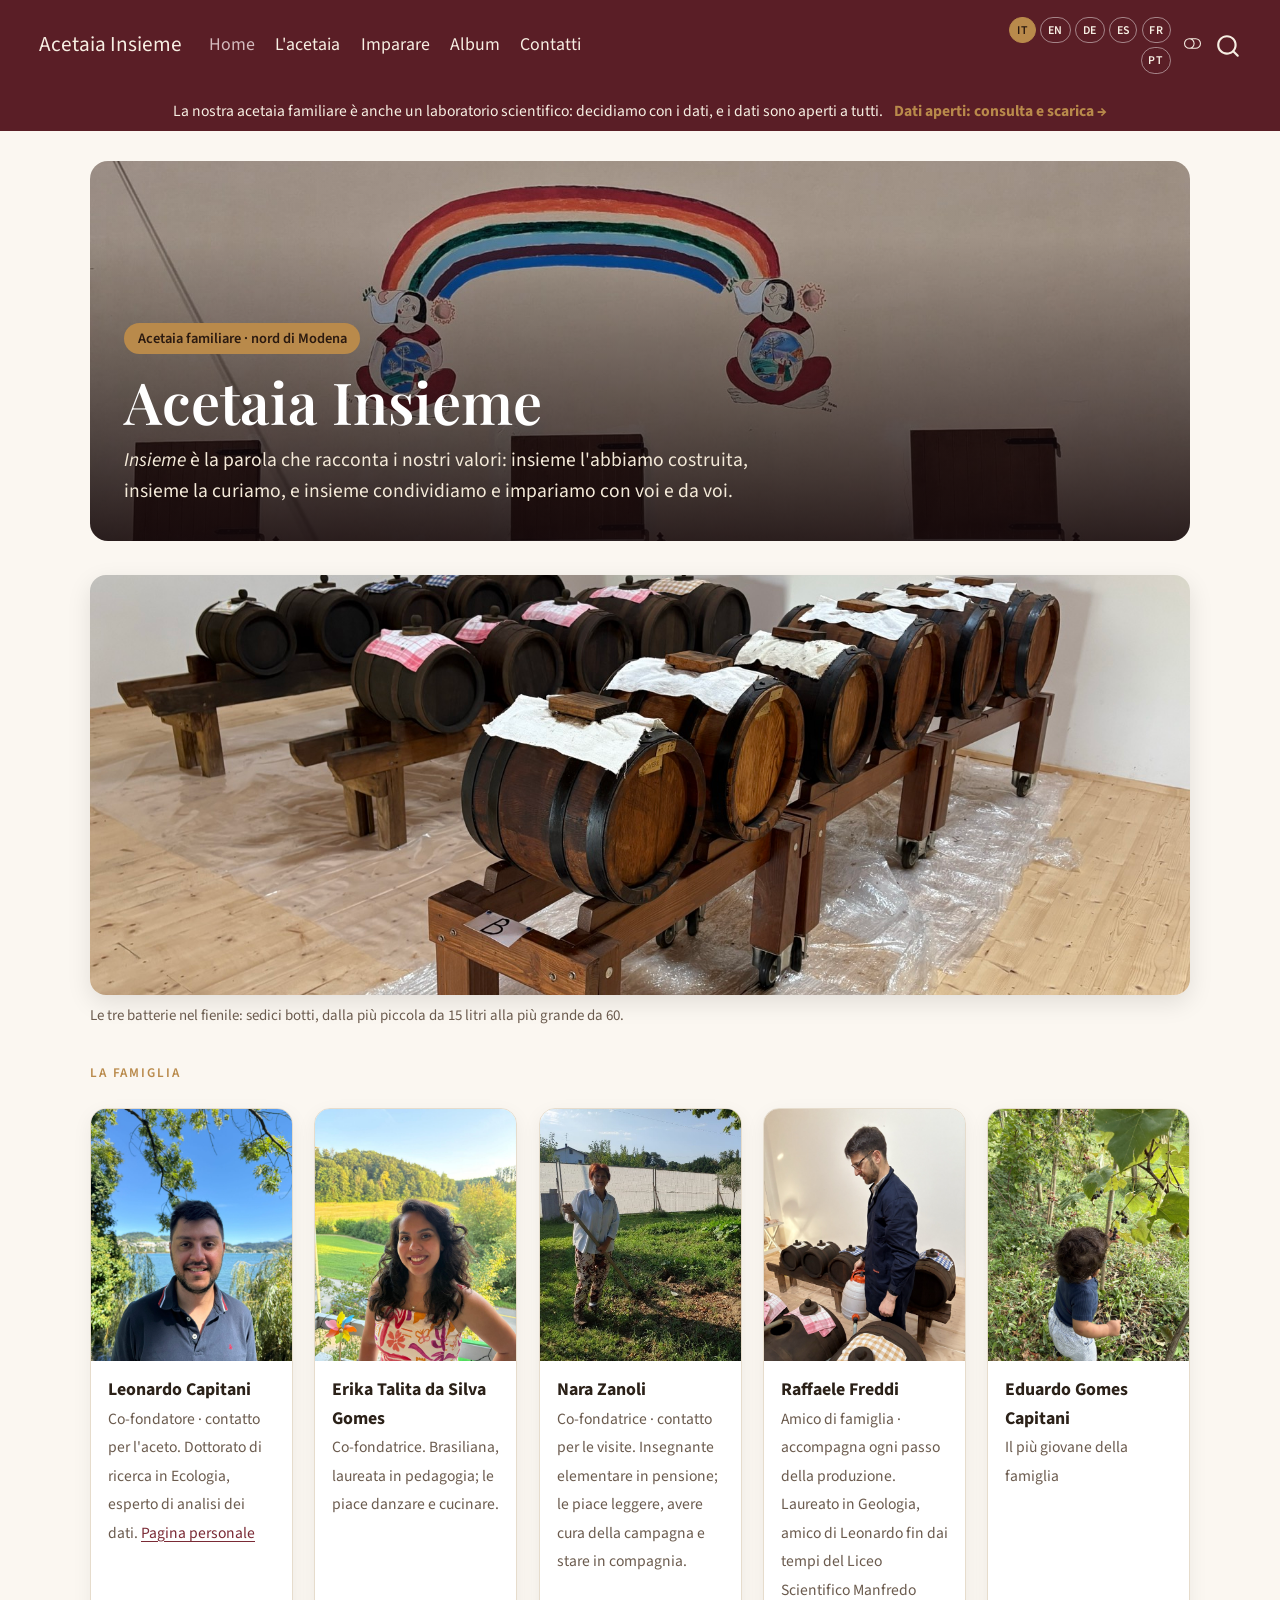
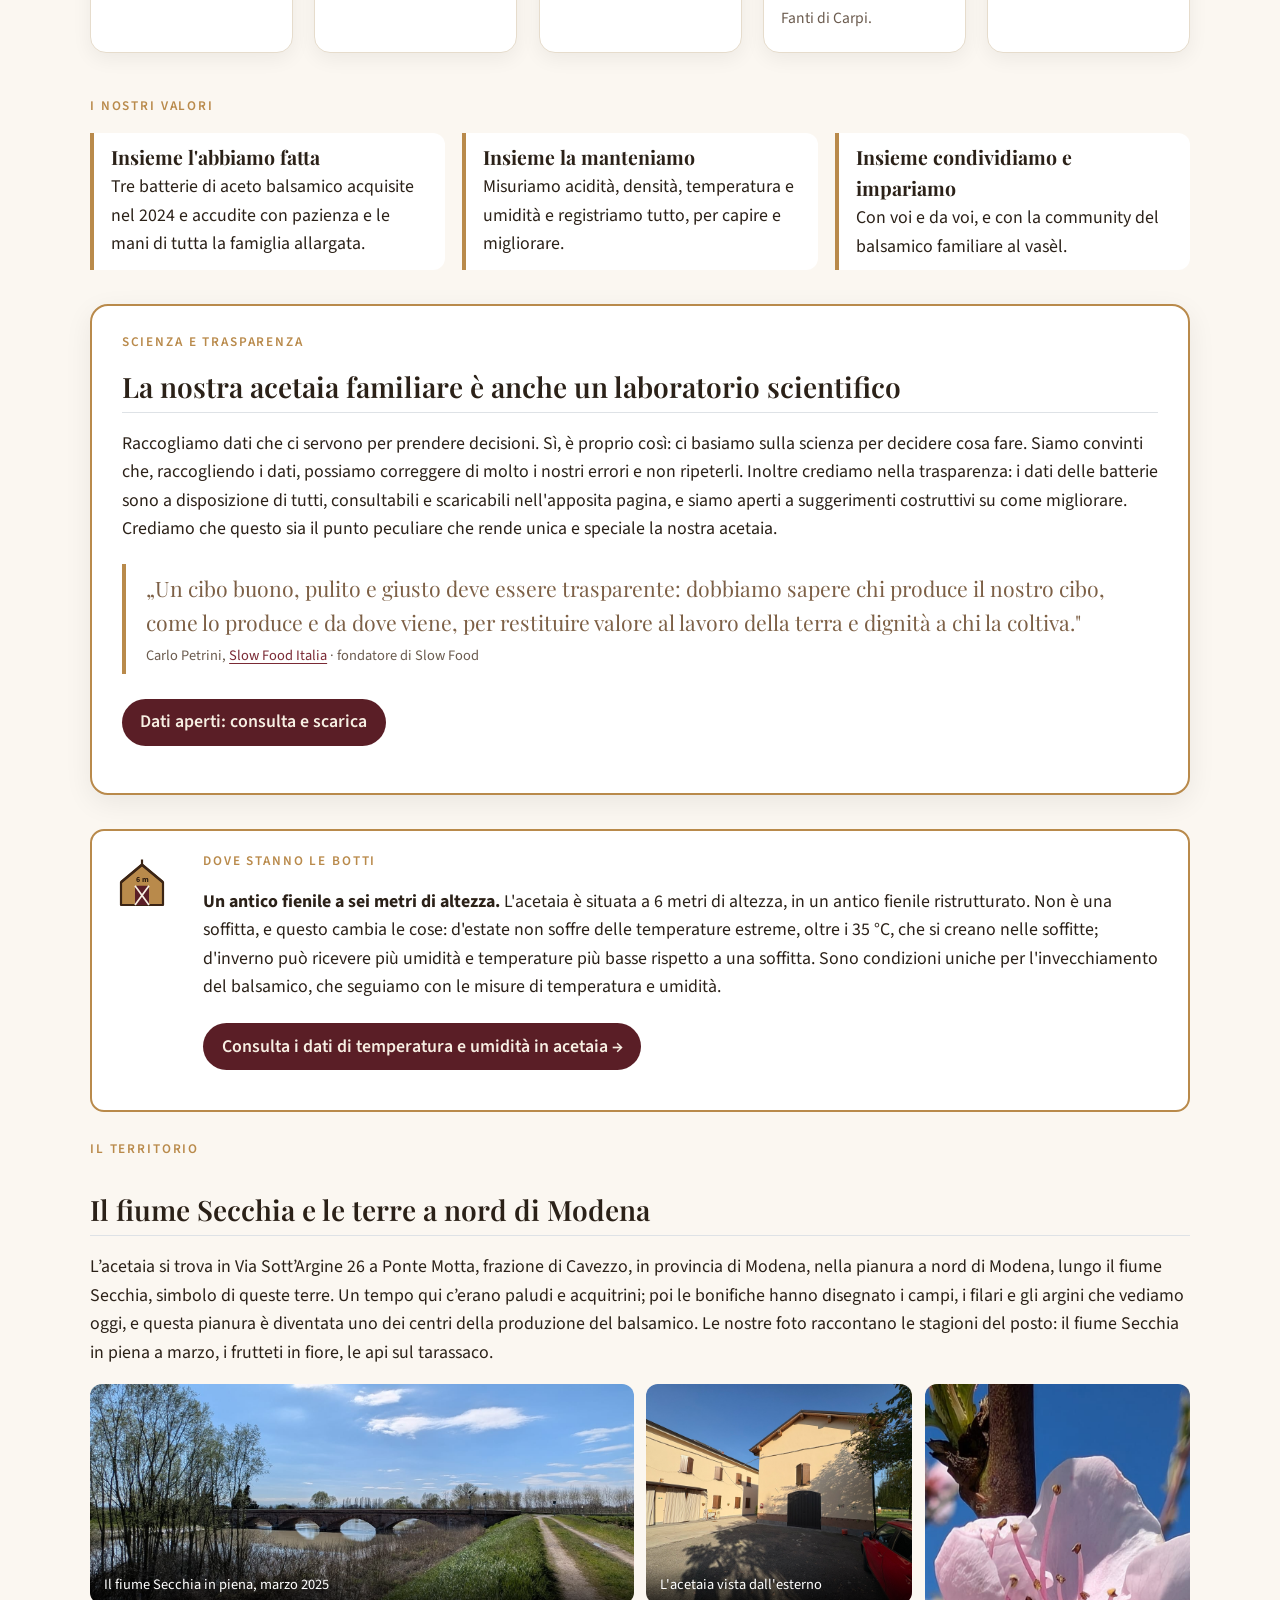
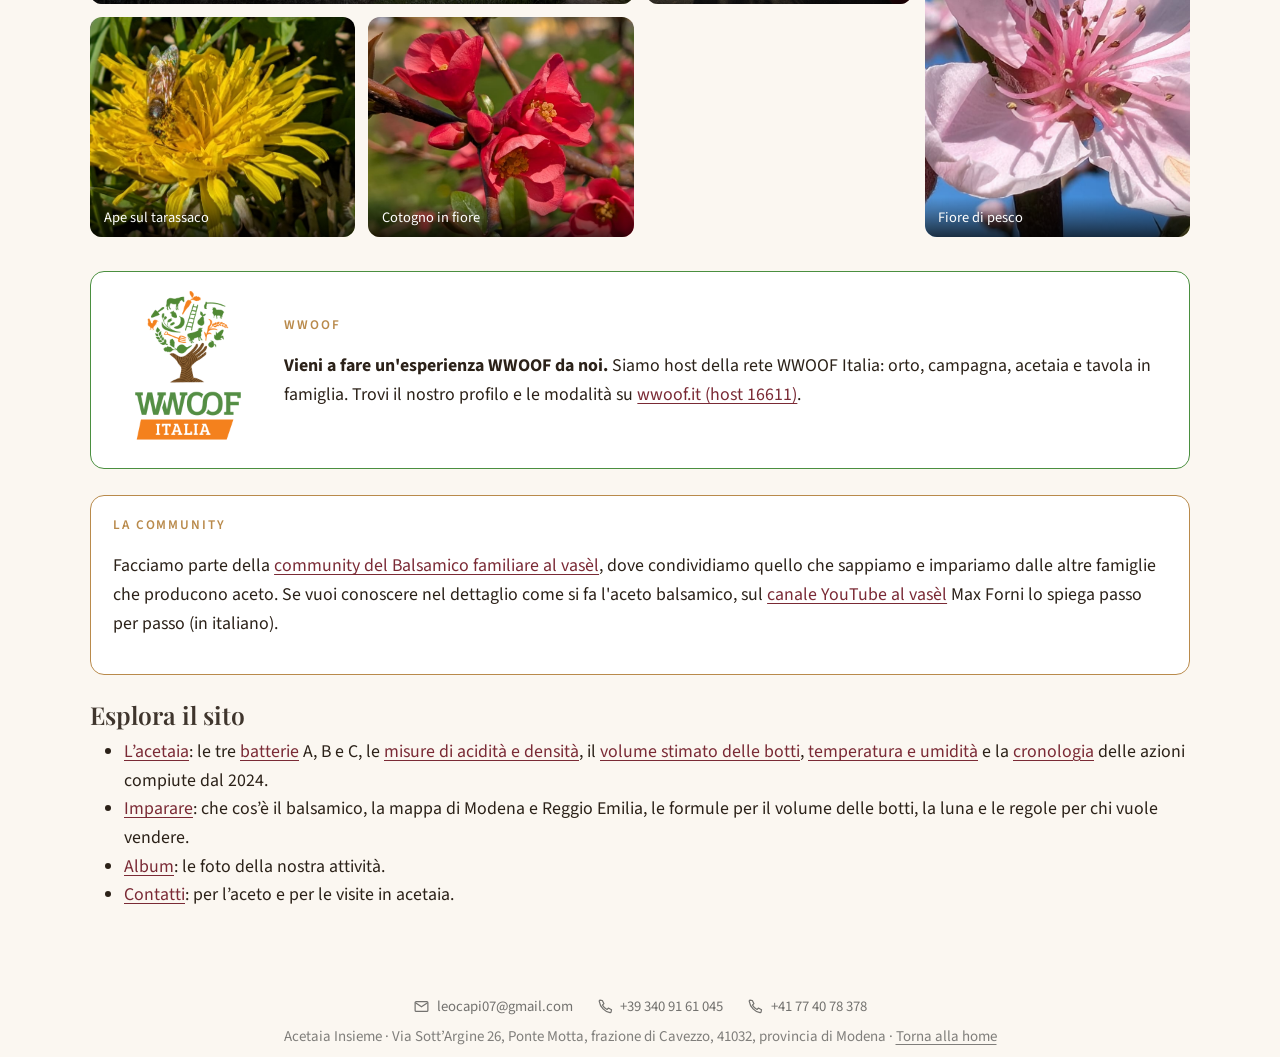
==== commit f4d5f267: "Home: foto delle batterie prima della sezione famiglia Co-Authored-By: Claude Opus 5 <noreply@anthro" ====
--- a/docs/index.html
+++ b/docs/index.html
@@ -329,6 +329,7 @@
     </p>
   </div>
 </section>
+<figure class="home-foto figure"><a href="acetaia.html#batterie"><img src="foto/batterie_1.jpg" alt="Le tre batterie dell'Acetaia Insieme" class="figure-img"></a><figcaption><span class="l" lang="it">Le tre batterie nel fienile: sedici botti, dalla più piccola da 15 litri alla più grande da 60.</span><span class="l" lang="en">The three batteries in the hayloft: sixteen barrels, from the smallest at 15 litres to the largest at 60.</span><span class="l" lang="de">Die drei Batterien in der Scheune: sechzehn Fässer, vom kleinsten mit 15 Litern bis zum größten mit 60.</span><span class="l" lang="es">Las tres baterías en el pajar: dieciséis barriles, desde el más pequeño de 15 litros hasta el más grande de 60.</span><span class="l" lang="fr">Les trois batteries dans la grange : seize fûts, du plus petit de 15 litres au plus grand de 60.</span><span class="l" lang="pt">As três baterias no celeiro: dezesseis barris, do menor de 15 litros ao maior de 60.</span></figcaption></figure>
 <div class="l" lang="it">
 <p class="eyebrow">
 La famiglia
@@ -466,7 +467,6 @@
 <div class="gallery">
   <figure class="wide figure"><img src="foto/fiume_secchia.jpg" alt="Fiume Secchia" class="figure-img"><figcaption><span class="l" lang="it">Il fiume Secchia in piena, marzo 2025</span><span class="l" lang="en">The river Secchia in flood, March 2025</span><span class="l" lang="de">Der Fluss Secchia bei Hochwasser, März 2025</span><span class="l" lang="es">El río Secchia en crecida, marzo de 2025</span><span class="l" lang="fr">Le fleuve Secchia en crue, mars 2025</span><span class="l" lang="pt">O rio Secchia em cheia, março de 2025</span></figcaption></figure>
   <figure class="figure"><img src="foto/acetaia_struttura.jpg" alt="L'acetaia vista dall'esterno" class="figure-img"><figcaption><span class="l" lang="it">L'acetaia vista dall'esterno</span><span class="l" lang="en">The acetaia from outside</span><span class="l" lang="de">Die Acetaia von außen</span><span class="l" lang="es">La acetaia vista desde fuera</span><span class="l" lang="fr">L'acetaia vue de l'extérieur</span><span class="l" lang="pt">A acetaia vista de fora</span></figcaption></figure>
-  <figure class="figure"><img src="foto/batterie_1.jpg" alt="Le batterie" class="figure-img"><figcaption><span class="l" lang="it">Le batterie nel fienile</span><span class="l" lang="en">The batteries in the hayloft</span><span class="l" lang="de">Die Batterien in der Scheune</span><span class="l" lang="es">Las baterías en el pajar</span><span class="l" lang="fr">Les batteries dans la grange</span><span class="l" lang="pt">As baterias no celeiro</span></figcaption></figure>
   <figure class="tall figure"><img src="foto/fiore4.jpg" alt="Fiore di pesco" class="figure-img"><figcaption><span class="l" lang="it">Fiore di pesco</span><span class="l" lang="en">Peach blossom</span><span class="l" lang="de">Pfirsichblüte</span><span class="l" lang="es">Flor de melocotonero</span><span class="l" lang="fr">Fleur de pêcher</span><span class="l" lang="pt">Flor de pessegueiro</span></figcaption></figure>
   <figure class="figure"><img src="foto/fiore1.jpg" alt="Ape sul tarassaco" class="figure-img"><figcaption><span class="l" lang="it">Ape sul tarassaco</span><span class="l" lang="en">Bee on a dandelion</span><span class="l" lang="de">Biene auf Löwenzahn</span><span class="l" lang="es">Abeja sobre el diente de león</span><span class="l" lang="fr">Abeille sur un pissenlit</span><span class="l" lang="pt">Abelha no dente-de-leão</span></figcaption></figure>
   <figure class="figure"><img src="foto/fiore2.jpg" alt="Cotogno del Giappone in fiore" class="figure-img"><figcaption><span class="l" lang="it">Cotogno in fiore</span><span class="l" lang="en">Flowering quince</span><span class="l" lang="de">Zierquitte in Blüte</span><span class="l" lang="es">Membrillo en flor</span><span class="l" lang="fr">Cognassier en fleurs</span><span class="l" lang="pt">Marmeleiro em flor</span></figcaption></figure>
--- a/docs/styles.css
+++ b/docs/styles.css
@@ -182,3 +182,7 @@
 .nav-footer { align-items: center; }
 .nav-footer-center { flex: 1 1 auto; max-width: none; text-align: center; }
 .nav-footer-left, .nav-footer-right { flex: 0 0 auto; }
+
+.home-foto { margin: 0 0 2rem; }
+.home-foto img { width:100%; height:auto; max-height:420px; object-fit:cover; object-position:center 55%; border-radius:16px; display:block; box-shadow:0 8px 24px rgba(0,0,0,.10); }
+.home-foto figcaption { color: var(--ai-muted); font-size:.88rem; margin-top:.5rem; }
